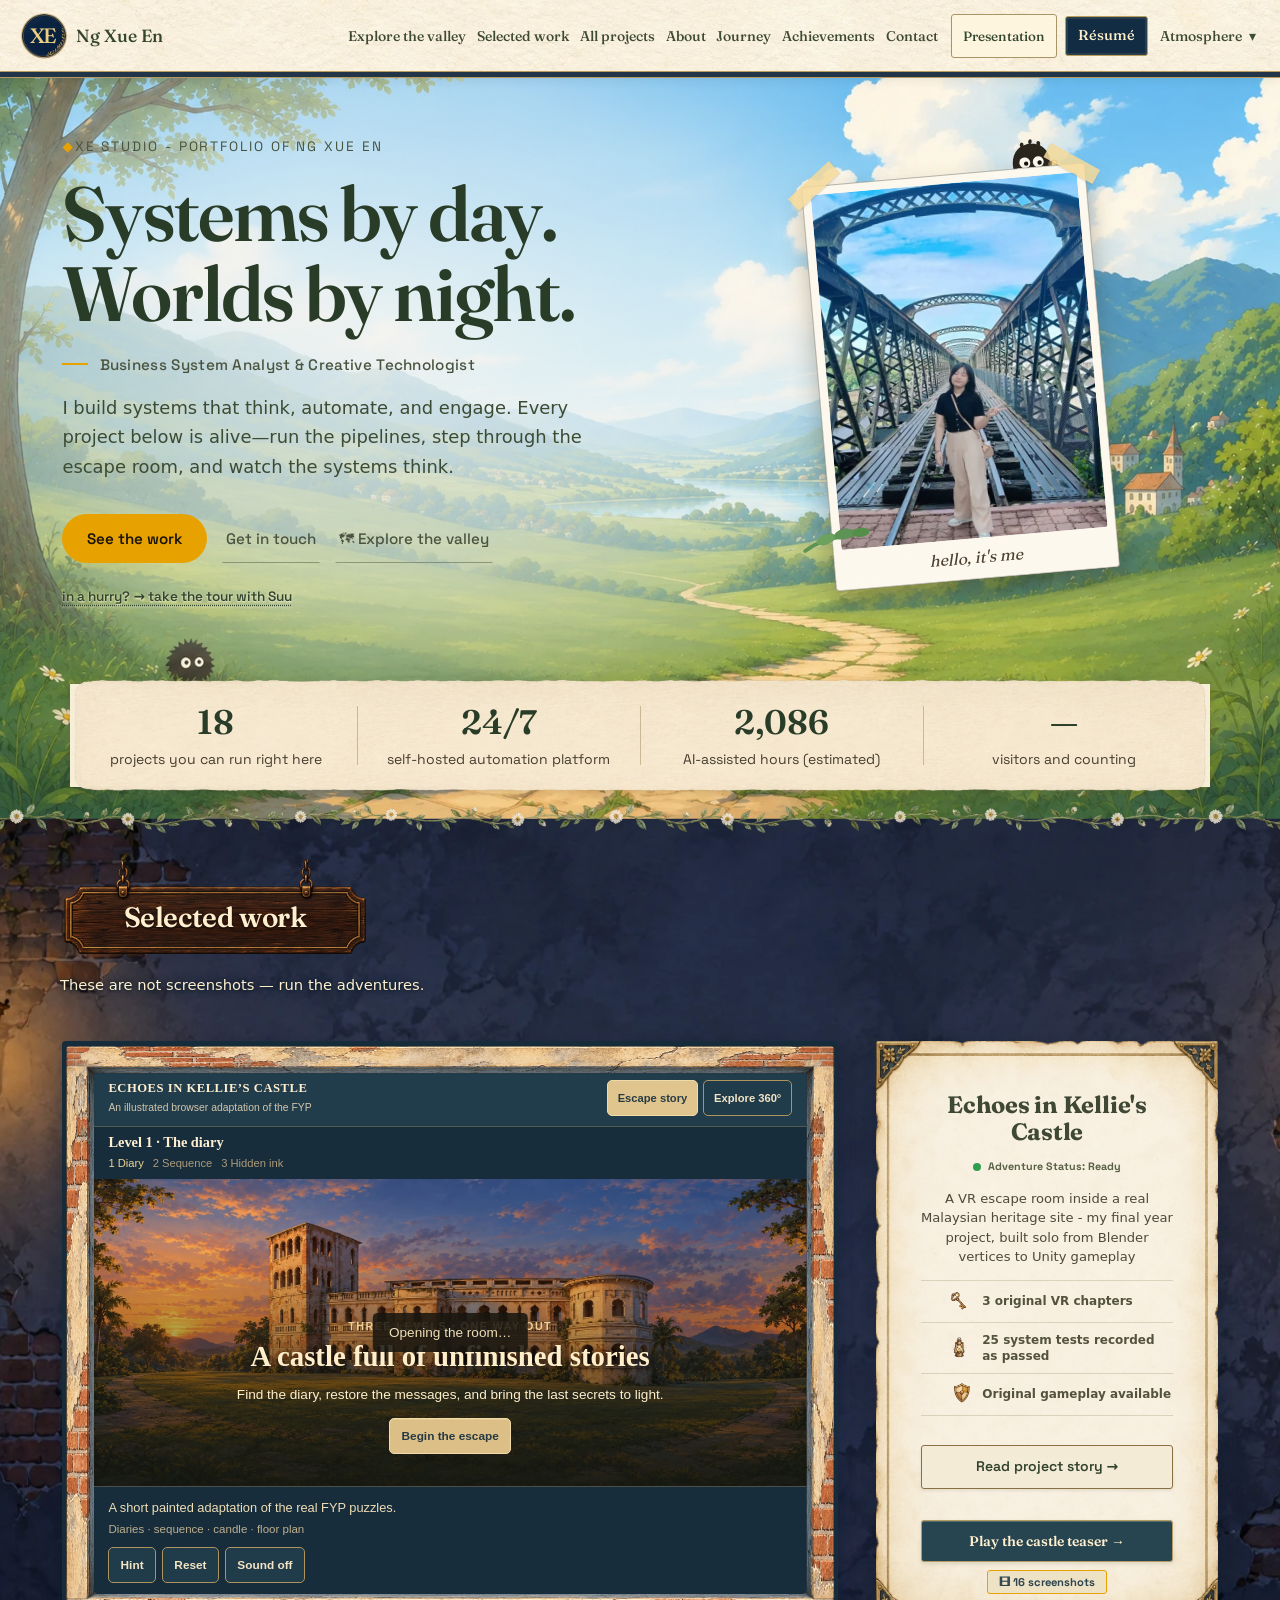
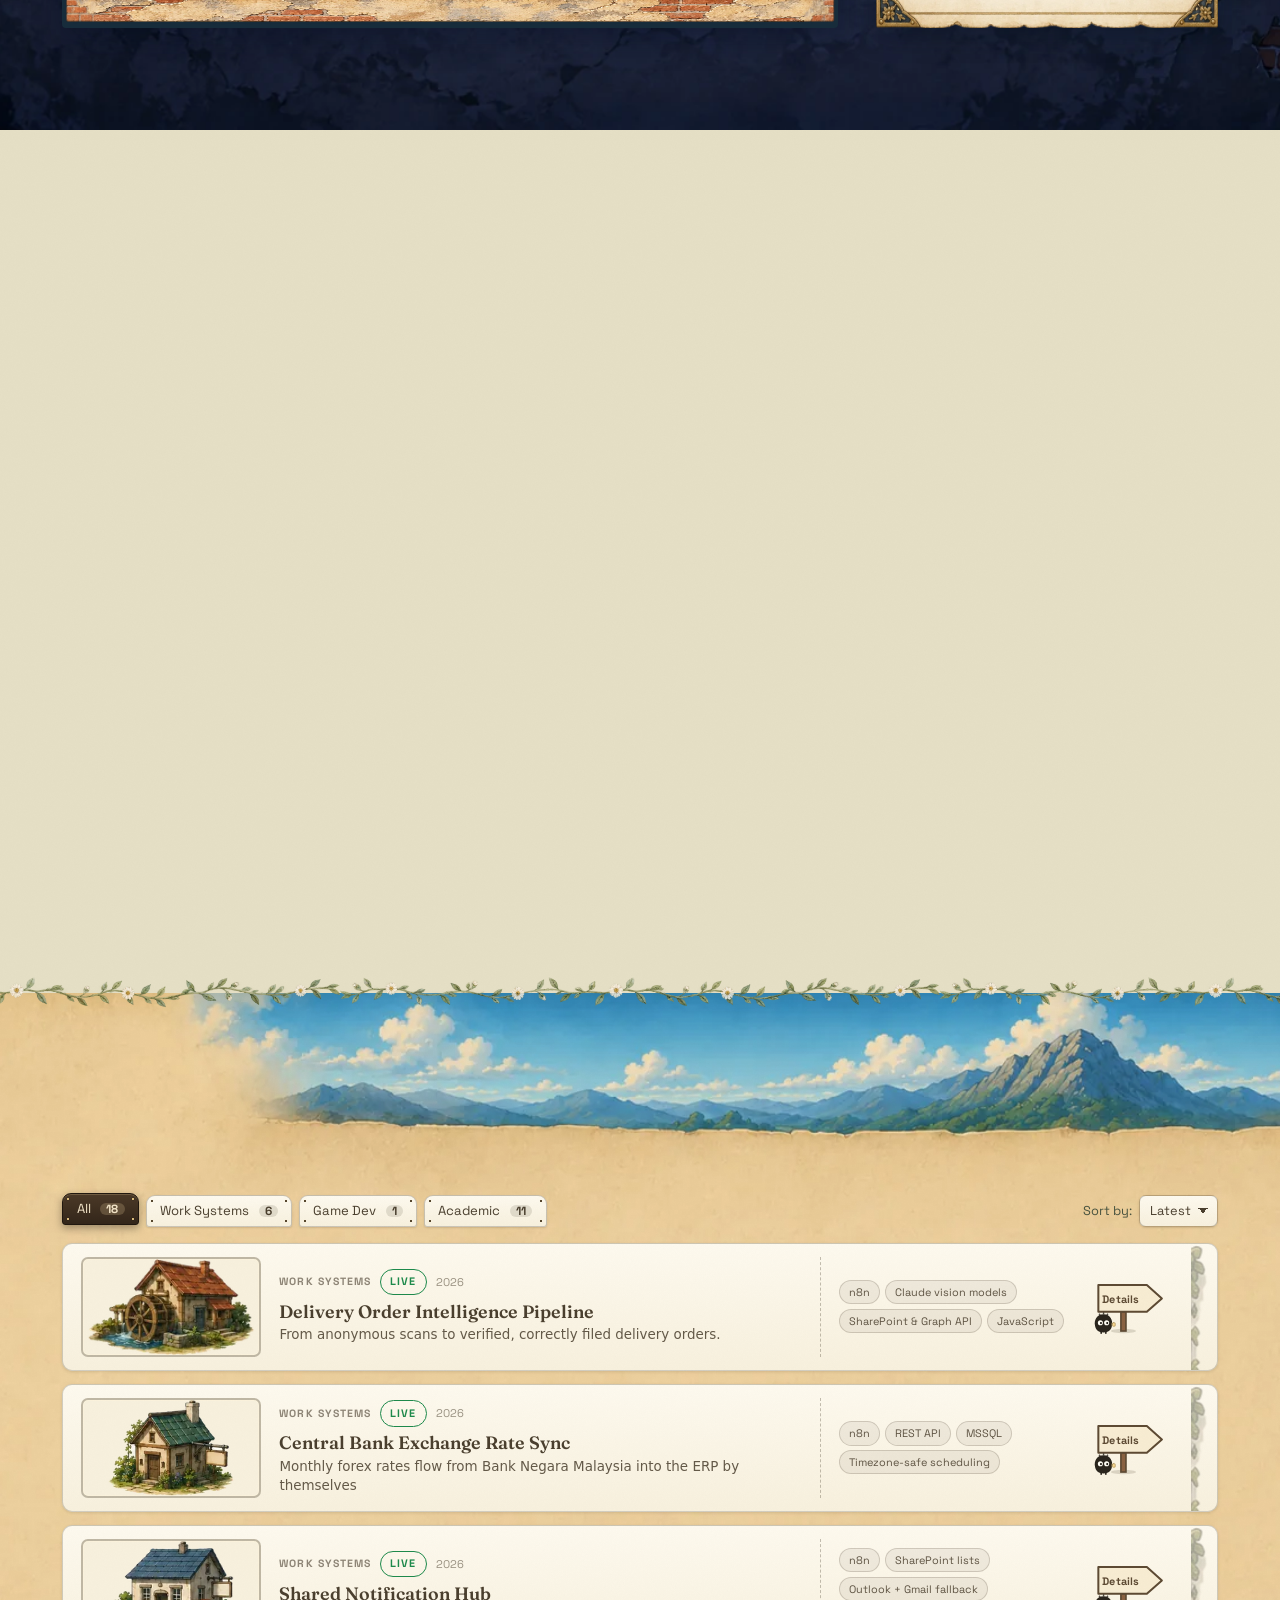
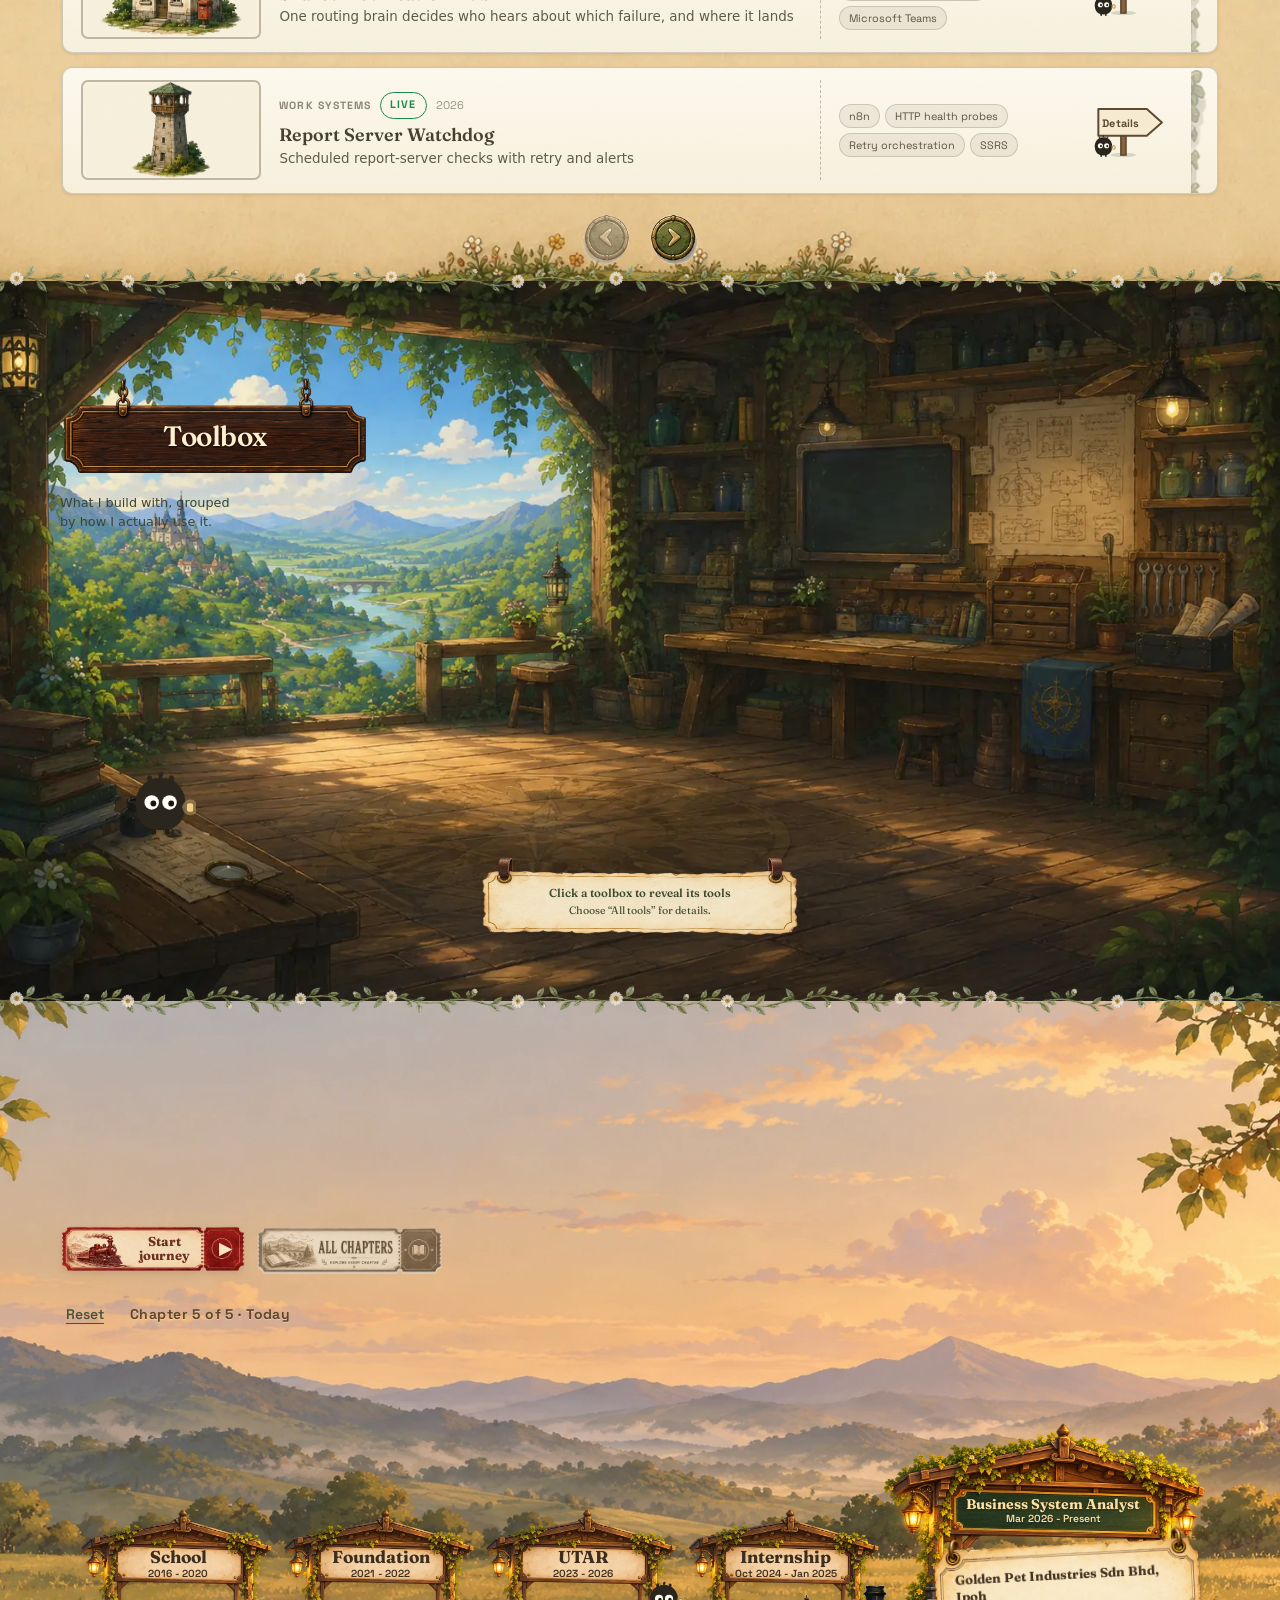
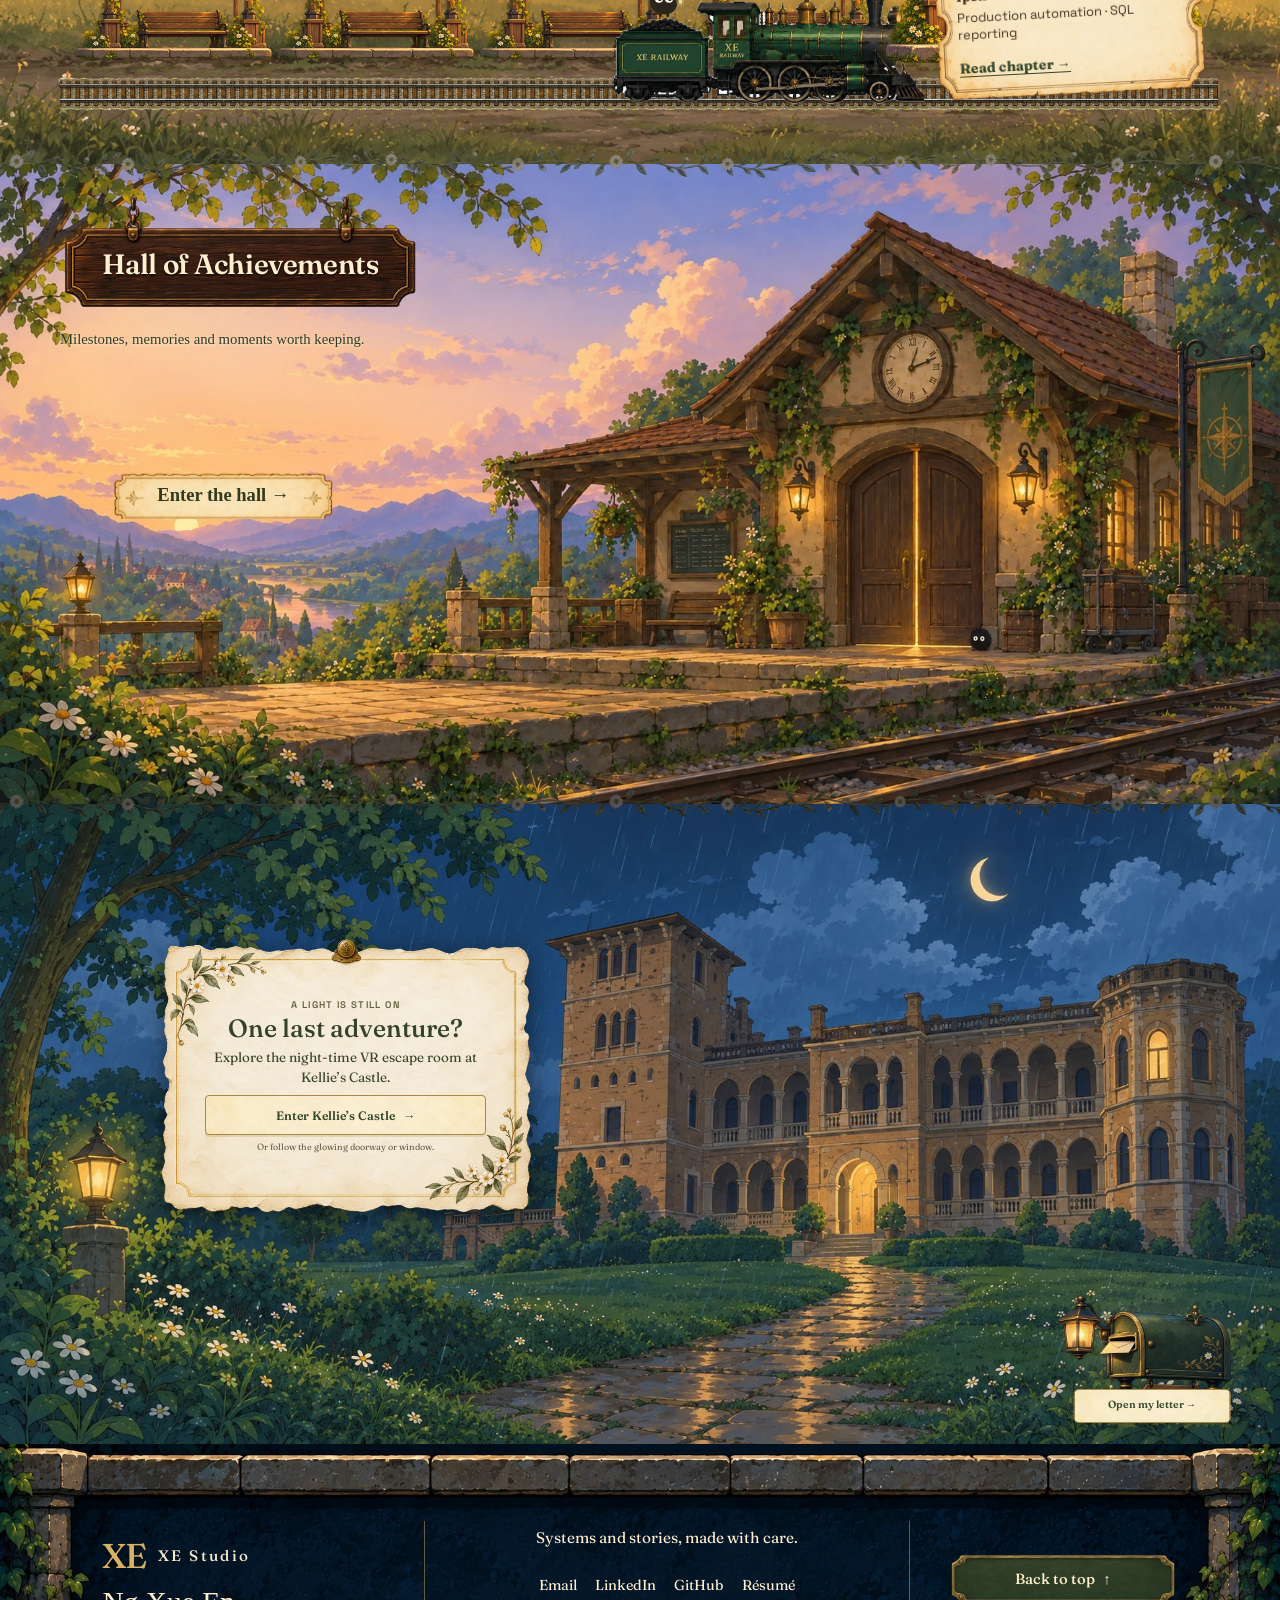
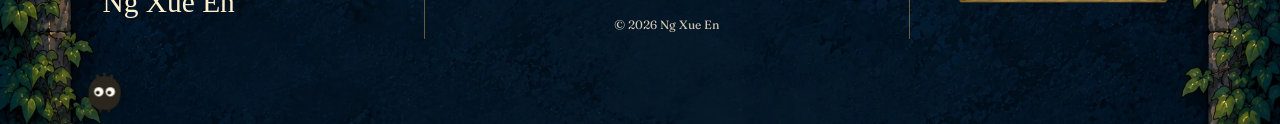
==== index.html @ ef7781de "Open the phone Castle written story directly" ====
<!DOCTYPE html>
<html lang="en" data-theme="light">
<head>
<meta charset="UTF-8">
<meta name="viewport" content="width=device-width, initial-scale=1.0">
<title>Ng Xue En — XE Studio · Systems by day, worlds by night</title>
<meta name="description" content="A painted valley of running projects - automation systems you can run, worlds you can play. Scroll until night falls.">
<link rel="canonical" href="https://xueenng.github.io/xueenng-portfolio/">
<meta property="og:type" content="website">
<meta property="og:site_name" content="XE Studio">
<meta property="og:title" content="Ng Xue En — Systems by day. Worlds by night.">
<meta property="og:description" content="A painted valley of running projects - automation systems you can run, worlds you can play. Scroll until night falls.">
<meta property="og:url" content="https://xueenng.github.io/xueenng-portfolio/">
<meta property="og:image" content="https://xueenng.github.io/xueenng-portfolio/assets/og-card.jpg">
<meta property="og:image:width" content="1200">
<meta property="og:image:height" content="630">
<meta property="og:image:alt" content="A painted valley at dawn, Kellie's Castle on the hill - Ng Xue En: systems by day, worlds by night">
<meta name="twitter:card" content="summary_large_image">
<meta name="twitter:title" content="Ng Xue En — Systems by day. Worlds by night.">
<meta name="twitter:description" content="A painted valley of running projects - automation systems you can run, worlds you can play.">
<meta name="twitter:image" content="https://xueenng.github.io/xueenng-portfolio/assets/og-card.jpg">
<link rel="icon" href="data:image/svg+xml,<svg xmlns='http://www.w3.org/2000/svg' viewBox='0 0 100 100'><text y='0.9em' font-size='90'>&#128273;</text></svg>">
<script type="application/ld+json">
{
  "@context": "https://schema.org",
  "@type": "Person",
  "name": "Ng Xue En",
  "jobTitle": "Business System Analyst & Creative Technologist",
  "worksFor": { "@type": "Organization", "name": "Golden Pet Industries Sdn Bhd" },
  "address": { "@type": "PostalAddress", "addressLocality": "Ipoh", "addressRegion": "Perak", "addressCountry": "MY" },
  "email": "mailto:xueenng5678@gmail.com",
  "url": "https://xueenng.github.io/xueenng-portfolio/",
  "sameAs": [
    "https://github.com/xueenng",
    "https://my.linkedin.com/in/ng-xue-en-5516962b1"
  ]
}
</script>
<script>
/* Avoid exposing an empty hero or introducing a late splash after it paints. */
(function () {
  document.documentElement.setAttribute('data-hero-pending', '');
  document.documentElement.setAttribute('data-full-style-pending', '');
  function fullStylesReady(event) {
    if (event.target.id !== 'site-styles') return;
    if (event.type === 'load') document.documentElement.removeAttribute('data-full-style-pending');
    document.removeEventListener('load', fullStylesReady, true);
    document.removeEventListener('error', fullStylesReady, true);
  }
  document.addEventListener('load', fullStylesReady, true);
  document.addEventListener('error', fullStylesReady, true);
  document.documentElement.setAttribute('data-hero-art-pending', '');
  // Keep the existing lower-page DOM and geometry ready while its decorative
  // downloads yield to the painting. Navigation/scrolling always wins the gate.
  var lowerImages = [], lowerObserver = null, lowerPending = true;
  document.documentElement.setAttribute('data-lower-art-pending', '');
  function releaseLowerArt() {
    if (!lowerPending) return;
    lowerPending = false;
    document.documentElement.removeAttribute('data-lower-art-pending');
    lowerImages.forEach(function (item) { item.node.src = item.src; });
    lowerImages = [];
    if (lowerObserver) lowerObserver.disconnect();
    window.removeEventListener('scroll', lowerScroll);
    window.removeEventListener('hashchange', lowerHash);
    window.removeEventListener('pageshow', lowerScroll);
    document.removeEventListener('click', lowerLink, true);
    document.removeEventListener('focusin', lowerFocus);
  }
  window.PORTFOLIO_LOWER_ART = {
    image: function (node, src) {
      if (lowerPending) lowerImages.push({ node: node, src: src });
      else node.src = src;
    },
    release: releaseLowerArt
  };
  function lowerScroll() { if (window.scrollY > 64) releaseLowerArt(); }
  function lowerHash() { if (location.hash && location.hash !== '#top') releaseLowerArt(); }
  function lowerLink(event) {
    var link = event.target.closest && event.target.closest('a[href]');
    if (!link) return;
    var url = new URL(link.href, location.href);
    if (url.origin === location.origin && url.pathname === location.pathname && url.hash && url.hash !== '#top') releaseLowerArt();
  }
  function lowerFocus(event) {
    if (event.target.closest && event.target.closest('#selected,#projects,#skills,#journey,#achievements,#castle,#about,#footer')) releaseLowerArt();
  }
  window.addEventListener('scroll', lowerScroll, { passive: true });
  window.addEventListener('hashchange', lowerHash);
  window.addEventListener('pageshow', lowerScroll);
  document.addEventListener('click', lowerLink, true);
  document.addEventListener('focusin', lowerFocus);
  lowerHash();
  document.addEventListener('DOMContentLoaded', function () {
    lowerScroll();
    // Also handles a tall viewport or resize that exposes the next section.
    if (!lowerPending || !window.IntersectionObserver) return;
    lowerObserver = new IntersectionObserver(function (entries) {
      if (entries.some(function (entry) { return entry.isIntersecting; })) releaseLowerArt();
    });
    lowerObserver.observe(document.getElementById('selected'));
  }, { once: true });
  function paintingReady(event) {
    if (event.target.id !== 'hero-art-preload') return;
    document.documentElement.removeAttribute('data-hero-art-pending');
    releaseLowerArt();
    document.removeEventListener('load', paintingReady, true);
    document.removeEventListener('error', paintingReady, true);
  }
  document.addEventListener('load', paintingReady, true);
  document.addEventListener('error', paintingReady, true);
  var seen = false;
  try {
    seen = sessionStorage.getItem('xe.intro') === '1';
    var theme = localStorage.getItem('portfolio.theme');
    if (theme === 'light' || theme === 'dark') document.documentElement.setAttribute('data-theme', theme);
  } catch (e) {}
  var introRequested = !seen && !matchMedia('(prefers-reduced-motion: reduce)').matches;
  if (introRequested) {
    document.documentElement.setAttribute('data-startup-intro', 'pending');
    window.PORTFOLIO_INTRO_STARTED = performance.now();
  }
  // The small home intro ends when critical content is ready, not when
  // every below-fold enhancement has downloaded. Same art/session rules.
  var introReady = false;
  window.PORTFOLIO_STARTUP_READY = function (monogram) {
    if (introReady) return;
    introReady = true;
    var intro = document.getElementById('intro');
    if (!intro) return;
    if (!introRequested) { intro.remove(); return; }
    var mark = document.getElementById('intro-mark');
    if (mark && monogram) mark.textContent = monogram;
    intro.hidden = false;
    document.documentElement.removeAttribute('data-startup-intro');
    function leave() {
      if (intro.classList.contains('leaving')) return;
      intro.classList.add('leaving');
      try { sessionStorage.setItem('xe.intro', '1'); } catch (e) {}
      setTimeout(function () { intro.remove(); }, 500);
    }
    intro.addEventListener('click', leave);
    setTimeout(leave, Math.max(0, 1700 - (performance.now() - window.PORTFOLIO_INTRO_STARTED)));
  };
  // Motion is optional: it must never leave a full-page blocker behind.
  window.PORTFOLIO_STARTUP_FALLBACK = setTimeout(function () {
    document.documentElement.removeAttribute('data-startup-intro');
    document.documentElement.removeAttribute('data-hero-art-pending');
    releaseLowerArt();
    if (!window.PORTFOLIO_MOTION) document.documentElement.setAttribute('data-startup-fallback', '');
    var intro = document.getElementById('intro');
    if (intro) intro.remove();
    if (introRequested) { try { sessionStorage.setItem('xe.intro', '1'); } catch (e) {} }
  }, 5000);
})();
</script>
<link rel="preload" id="hero-art-preload" as="image" href="assets/scenes/valley-hero-quiet-v2.webp" fetchpriority="high">
<link rel="preload" as="font" href="assets/fonts/fraunces-var-latin.woff2" type="font/woff2" crossorigin>
<link rel="preload" as="font" href="assets/fonts/space-grotesk-var-latin.woff2" type="font/woff2" crossorigin>
<!-- Source order: tools/runtime-styles.json. Rebuild after CSS edits. -->
<style id="startup-critical">
/* STARTUP_CRITICAL_START */
@font-face {
  font-family: "Fraunces";
  src: url("assets/fonts/fraunces-var-latin.woff2") format("woff2");
  font-weight: 300 900; font-style: normal; font-display: swap;
}
@font-face {
  font-family: "Space Grotesk";
  src: url("assets/fonts/space-grotesk-var-latin.woff2") format("woff2");
  font-weight: 300 700; font-style: normal; font-display: swap;
}
:root{
  --accent: #E8A200;
  --accent-ink: #1a1508;

  --bg: #faf7f2;
  --bg-raise: #ffffff;
  --bg-panel: #f2ede4;
  --line: #e2dbcd;
  --ink: #191712;
  --ink-2: #5c564a;
  --ink-3: #9a9284;
  --good: #1d8a4b;
  --warn: #b07a17;
  --bad: #c23c3c;
  --info: #2273cc;
  --shadow: 0 14px 40px rgba(60,50,30,.12);
  --display: "Fraunces", Georgia, "Times New Roman", serif;
  --sans: "Segoe UI", system-ui, -apple-system, sans-serif;
  --label: "Space Grotesk", "Segoe UI", system-ui, sans-serif;
  --mono: "Cascadia Code", "Consolas", "SF Mono", monospace;
  --radius: 14px;


  --scene-ink: var(--ink);
  --scene-ink-2: var(--ink-2);
  --scene-ink-3: var(--ink-3);
  --scene-paper: var(--bg);
  --scene-halo: rgba(12, 16, 28, 0);


  --paper: #f7f0dd;
  --paper-bright: #fdf9ee;
  --paper-ink: #4a3f2e;
}
html[data-theme="dark"]{
  --paper: #251f16;
  --paper-bright: #2e2820;
  --paper-ink: #d9cfbe;
}
.hero-kicker,.hero-headline,.hero-subline,.stat b,.stat span{
  text-shadow: 0 1px 2px var(--scene-halo), 0 0 8px var(--scene-halo);

  transition: color .35s ease, text-shadow .35s ease;
}
html[data-theme="dark"]{
  --bg: #12100d;
  --bg-raise: #1b1815;
  --bg-panel: #211d18;
  --line: #35302a;
  --ink: #f0ebe2;
  --ink-2: #b0a898;
  --ink-3: #6f695e;
  --good: #3fb96f;
  --warn: #e2a33d;
  --bad: #e05d5d;
  --info: #4f9cf0;
  --shadow: 0 14px 40px rgba(0,0,0,.5);
}
*{ margin: 0; padding: 0; box-sizing: border-box; }
[hidden]{ display: none !important; }
html{ scroll-behavior: smooth; container-type: inline-size; }
body{
  background: var(--bg); color: var(--ink);
  font-family: var(--sans); line-height: 1.65;
  -webkit-font-smoothing: antialiased;
  transition: background .35s, color .35s;

  isolation: isolate;
}
a{ color: inherit; text-decoration: none; }
button{ font-family: inherit; cursor: pointer; }
::selection{ background: var(--accent); color: var(--accent-ink); }
@media (prefers-reduced-motion: reduce){*,*::before,*::after{ animation-duration: .01ms !important; transition-duration: .01ms !important; }
html{ scroll-behavior: auto; }}
html[data-hero-pending] .hero-inner,html[data-hero-pending] .hero-stats,html[data-hero-pending] .nav-brand,html[data-hero-pending] #intro-mark{ visibility: hidden; }
html[data-startup-intro="pending"] #intro[hidden]{ display: flex !important; }
html[data-startup-fallback] .reveal{ opacity:1; transform:none; transition:none; }
html[data-full-style-pending] :is(img,svg,button,video,canvas){ max-width:100%; }
html[data-hero-art-pending] #nav,html[data-hero-art-pending] #nav-overlay,html[data-hero-art-pending] #top .hero-stats::before{ background-image:none; }
html[data-lower-art-pending] :is(#selected,#projects,#skills,#journey,#achievements,#castle,#about,#footer,.section-join),html[data-lower-art-pending] :is(#selected,#projects,#skills,#journey,#achievements,#castle,#about,#footer,.section-join)::before,html[data-lower-art-pending] :is(#selected,#projects,#skills,#journey,#achievements,#castle,#about,#footer,.section-join)::after,html[data-lower-art-pending] :is(#selected,#projects,#skills,#journey,#achievements,#castle,#about,#footer,.section-join) *,html[data-lower-art-pending] :is(#selected,#projects,#skills,#journey,#achievements,#castle,#about,#footer,.section-join) *::before,html[data-lower-art-pending] :is(#selected,#projects,#skills,#journey,#achievements,#castle,#about,#footer,.section-join) *::after{
  background-image:none !important;
  border-image-source:none !important;
}
.intro{
  position: fixed; inset: 0; z-index: 500; background: var(--bg);
  display: flex; flex-direction: column; align-items: center; justify-content: center; gap: 1rem;
  cursor: pointer;
}
.intro-mark{
  font-family: var(--display); font-weight: 700; font-size: clamp(4rem, 14vw, 9rem);
  letter-spacing: -.04em; opacity: 0; transform: translateY(20px) ;
  animation: introMark .9s ease .1s forwards;
}
.intro-line{
  width: 0; height: 3px; background: var(--accent); border-radius: 2px;
  animation: introLine .8s ease .5s forwards;
}
.intro.leaving{ animation: introOut .45s ease forwards; }
@keyframes introMark { to { opacity: 1; transform: none; } }
@keyframes introLine { to { width: min(38vw, 260px); } }
@keyframes introOut { to { opacity: 0; visibility: hidden; } }
.btn{
  display: inline-block; padding: .7rem 1.5rem; border-radius: 99px;
  border: 1.5px solid var(--ink); background: transparent; color: var(--ink);
  font-family: var(--label); font-size: .95rem; font-weight: 600;
  transition: transform .18s, box-shadow .18s, background .18s, color .18s;
  will-change: transform;
}
.btn:hover{ transform: translateY(-2px); box-shadow: var(--shadow); }
.btn-primary{ background: var(--accent); border-color: var(--accent); color: var(--accent-ink); }
.btn-ghost{ border-color: var(--line); }
.btn-small{ padding: .35rem .9rem; font-size: .8rem; border-radius: 8px; border-width: 1px; border-color: var(--line); }
.btn-danger{ color: var(--bad); border-color: var(--bad); }
.icon-btn{
  width: 38px; height: 38px; border-radius: 50%; border: 1px solid var(--line);
  background: var(--bg-raise); color: var(--ink); font-size: 1rem;
  transition: border-color .15s, color .15s, transform .15s;
}
.icon-btn:hover{ border-color: var(--accent); color: var(--accent); transform: rotate(-8deg); }
.nav-admin{ display: inline-flex; align-items: center; justify-content: center; text-decoration: none; opacity: .5; }
.nav-admin:hover{ opacity: 1; }
.nav-resume{
  display: inline-flex; align-items: center; font-family: var(--label);
  font-size: .82rem; font-weight: 600; padding: .4rem .9rem; border-radius: 99px;
  background: var(--accent); color: var(--accent-ink);
  border: 1px solid color-mix(in srgb, var(--ink) 30%, var(--accent));
  transition: transform .15s, box-shadow .15s;
}
.nav-resume:hover{ transform: translateY(-1px); box-shadow: 0 4px 12px color-mix(in srgb, var(--accent) 45%, transparent); }
@media (max-width: 620px){.nav-resume{ display: none; }}
#btn-weather{ opacity: .72; }
#btn-weather.on{
  opacity: 1; border-color: var(--accent);
  box-shadow: 0 0 12px color-mix(in srgb, var(--accent) 50%, transparent);
}
.nav{
  position: fixed; top: 0; left: 0; right: 0; z-index: 50;
  background: color-mix(in srgb, var(--bg) 85%, transparent);
  -webkit-backdrop-filter: blur(12px); backdrop-filter: blur(12px); border-bottom: 1px solid var(--line);
}
.nav-inner{
  max-width: 1200px; margin: 0 auto; padding: .65rem 1.4rem;
  display: flex; align-items: center; gap: 1.6rem;
}
.nav-brand{ display: flex; align-items: baseline; gap: .6rem; }
.nav-mono{
  font-family: var(--display); font-weight: 700; font-size: 1.35rem; letter-spacing: -.03em;
  color: var(--ink); border-bottom: 3px solid var(--accent); line-height: 1.1;
}
.nav-name{ font-family: var(--label); font-size: .9rem; color: var(--ink-2); font-weight: 500; }
.nav-links{ display: flex; gap: 1.4rem; margin-left: auto; }
.nav-links a{
  font-family: var(--label); color: var(--ink-2); font-size: .92rem; font-weight: 500;
  position: relative;
}
.nav-links a::after{
  content: ""; position: absolute; left: 0; bottom: -4px; height: 2px; width: 0;
  background: var(--accent); transition: width .22s;
}
.nav-links a:hover{ color: var(--ink); }
.nav-links a:hover::after{ width: 100%; }
.nav-actions{ display: flex; gap: .5rem; }
.hero{ position: relative; padding: 8.5rem 1.4rem 3rem; max-width: 1200px; margin: 0 auto; }
.hero::before{
  content: ""; position: absolute; top: 0; bottom: 0; left: 50%;
  width: 100cqw; transform: translateX(-50%);
  z-index: -1; pointer-events: none;
  background:
    radial-gradient(60% 66% at 30% 40%,
      color-mix(in srgb, var(--bg) 76%, transparent) 0%,
      color-mix(in srgb, var(--bg) 46%, transparent) 46%,
      transparent 78%),
    url("assets/scenes/valley-hero-quiet-v2.webp") center / cover no-repeat;
  -webkit-mask-image: linear-gradient(to bottom, #000 68%, transparent 99%);
  mask-image: linear-gradient(to bottom, #000 68%, transparent 99%);
}
html[data-theme="dark"] .hero::before{ filter: brightness(.38) saturate(.6) hue-rotate(204deg); }
@media (max-width: 700px){.hero::before{ background-position: 50% center, 50% center; }}
.hero-inner{ display: grid; grid-template-columns: 1.15fr 1fr; gap: 3rem; align-items: center; }
.hero-kicker{
  font-family: var(--label); font-size: .85rem; letter-spacing: .14em; text-transform: uppercase;
  color: var(--scene-ink-2); margin-bottom: 1rem;
}
.hero-kicker::before{ content: "◆"; color: var(--accent); }
.hero-headline{
  font-family: var(--display); font-weight: 600; font-size: clamp(2.6rem, 6.5vw, 4.8rem);
  line-height: 1.04; letter-spacing: -.025em; white-space: pre-line; color: var(--scene-ink);
}
.hero-role{
  font-family: var(--label); font-size: .95rem; font-weight: 500;
  letter-spacing: .02em; color: var(--scene-ink-2); margin-top: 1.1rem;
  display: flex; align-items: center; gap: .7rem;
}
.hero-role::before{
  content: ""; width: 26px; height: 2px; background: var(--accent); flex: none;
}
.hero-subline{ font-size: 1.12rem; color: var(--scene-ink-2); max-width: 33rem; margin-top: 1rem; }
.hero-cta{ display: flex; gap: .9rem; margin-top: 2rem; flex-wrap: wrap; align-items: center; }
.hero-cta .btn-ghost{
  border-color: transparent; background: transparent; padding: .7rem .2rem;
  font-weight: 500; color: var(--scene-ink-2); border-radius: 0;
  border-bottom: 1px solid color-mix(in srgb, var(--scene-ink-3) 55%, transparent);
}
.hero-cta .btn-ghost:hover{
  transform: none; box-shadow: none;
  color: var(--scene-ink); border-bottom-color: var(--accent);
}
.hero-visual{ display: flex; justify-content: center; position: relative; }
.hero-scene{
  width: 100%; max-width: 390px; position: relative;
  background: var(--bg-raise); border: 2px solid var(--ink); border-radius: var(--radius);
  box-shadow: 9px 9px 0 color-mix(in srgb, var(--accent) 45%, transparent);
  padding: 10px;
}
.hero-scene svg{ width: 100%; height: auto; display: block; border-radius: calc(var(--radius) - 6px); }
.hero-scene [data-depth]{ transition: transform .25s ease-out; will-change: transform; }
.hero-scene::before,.hero-scene::after{
  content: ""; position: absolute; width: 84px; height: 20px; border-radius: 2px;
  background: color-mix(in srgb, var(--accent) 32%, var(--bg-raise));
  opacity: .85; box-shadow: 0 1px 2px rgba(60,50,30,.15);
}
.hero-scene::before{ top: -10px; left: 12%; transform: rotate(-5deg); }
.hero-scene::after{ top: -10px; right: 12%; transform: rotate(4deg); }
#hero-photo{ display: flex; justify-content: center; padding: 2rem 0; }
.hero-polaroid{
  position: relative; width: min(285px, 72vw); transform: rotate(-5deg);
  transition: transform .25s ease;
}
.hero-polaroid:hover{ transform: rotate(-3deg) translateY(-6px); }
.hp-suu{ position: absolute; top: -30px; right: 26px; width: 54px; z-index: 0; }
.hp-suu svg{ width: 100%; height: auto; display: block; }
.hp-card{
  position: relative; z-index: 1;
  background: #fdf9ee; border: 1.5px solid color-mix(in srgb, var(--ink) 30%, transparent);
  border-radius: 4px; padding: 8px 8px 4px;
  box-shadow: 0 12px 24px rgba(60, 50, 30, .32);
}
body.editing .hp-card{ cursor: pointer; outline: 2px dashed var(--accent); outline-offset: 3px; }
.hp-frame{ width: 100%; aspect-ratio: 3 / 4; overflow: hidden; background: #e5dbc2; border-radius: 2px; }
.hp-frame img{ width: 100%; height: 100%; object-fit: cover; display: block; }
.hp-empty{
  height: 100%; display: grid; place-items: center; align-content: center; gap: .35rem;
  text-align: center; color: #8a7c5e;
}
.hp-empty b{ font-family: var(--display); font-size: 2.1rem; }
.hp-empty span{ font-family: var(--label); font-size: .62rem; padding: 0 .7rem; }
.hp-cap{
  display: block; text-align: center; font-family: var(--display); font-style: italic;
  font-size: .88rem; color: #4a3f2e; padding: 6px 2px 4px;
}
.hp-tape{
  position: absolute; width: 56px; height: 16px; z-index: 2;
  background: color-mix(in srgb, var(--accent) 35%, #fdf9ee); opacity: .85;
  box-shadow: 0 1px 2px rgba(60, 50, 30, .2);
}
.hp-tape-l{ top: -8px; left: -15px; transform: rotate(-38deg); }
.hp-tape-r{ top: -8px; right: -15px; transform: rotate(34deg); }
.hp-leaf{ position: absolute; bottom: 34px; left: -30px; width: 76px; z-index: 2; transform: rotate(8deg); }
.hp-leaf svg{ width: 100%; height: auto; display: block; }
.hp-cap{ font-size: 1rem; }
.hero-stats{
  max-width: 1200px; margin: 3.6rem auto 0;
  display: grid; grid-template-columns: repeat(auto-fit, minmax(180px, 1fr)); gap: 0;
  border-top: 1px solid var(--line); border-bottom: 1px solid var(--line);

  background: color-mix(in srgb, var(--scene-paper) 58%, transparent);
  -webkit-backdrop-filter: blur(6px); backdrop-filter: blur(6px);
  border-radius: 12px;
}
.stat{ padding: 1.3rem 1rem; text-align: center; position: relative; }
.stat + .stat::before{
  content: ""; position: absolute; left: 0; top: 20%; bottom: 20%; width: 1px; background: var(--line);
}
.stat b{ display: block; font-family: var(--display); font-weight: 600; font-size: 2.1rem; color: var(--scene-ink); }
.stat b em{ font-style: normal; color: var(--accent); }
.stat span{ font-family: var(--label); font-size: .8rem; color: var(--scene-ink-2); }
:root{

  --tab-1: #e3c48d;
  --tab-2: #d9a48d;
  --tab-3: #c2c391;
  --tab-4: #a8bfb2;
  --paper-sheen: rgba(255, 255, 255, .40);
  --paper-crease: rgba(255, 255, 255, .45);
}
html[data-theme="dark"]{

  --tab-1: #6b5329;
  --tab-2: #7a4a40;
  --tab-3: #4f5730;
  --tab-4: #3b5a51;

  --paper-sheen: rgba(255, 255, 255, .05);
  --paper-crease: rgba(255, 255, 255, .07);
}
body.tb-card-open{ overflow: hidden; }
body.ja-modal-open{ overflow: hidden; }
.hall-bar .btn{
  background: rgba(24, 18, 10, .72); border-color: rgba(240, 226, 198, .5);
  color: #f3e8d2; -webkit-backdrop-filter: blur(3px); backdrop-filter: blur(3px);
}
.hall-bar .btn:hover{ border-color: var(--accent); color: var(--accent); }
.contact-card .btn-primary{
  border-color: color-mix(in srgb, var(--ink) 55%, transparent);
  box-shadow: 0 6px 0 -2px rgba(60, 50, 30, .28);
}
@media (max-width: 700px){.contact-card .btn-primary{ padding: .5rem 1.1rem; font-size: .82rem; }}
.reveal{ opacity: 0; transform: translateY(26px); transition: opacity .7s ease var(--d, 0s), transform .7s ease var(--d, 0s); }
.reveal.in{ opacity: 1; transform: none; }
@media (prefers-reduced-motion: reduce){.reveal{ opacity: 1; transform: none; }}
:root{ --present-dim: .6; }
body.presenting .nav{ visibility: hidden; }
@media (max-width: 700px){.hero-stats{ grid-template-columns: repeat(2, 1fr); }
.stat{ padding: 1.1rem .6rem; }
.stat + .stat::before{ display: none; }
.stat:nth-child(even){ border-left: 1px solid var(--line); }
.stat:nth-child(n/**/+3){ border-top: 1px solid var(--line); }
.stat b{ font-size: 1.85rem; }}
@media (max-width: 900px){.hero-inner{ grid-template-columns: 1fr; gap: 2.2rem; }
.hero{ padding-top: 6.5rem; }
.nav-links{ display: none; }}
#btn-lantern{ filter: grayscale(1); opacity: .55; }
#btn-lantern.on{
  filter: none; opacity: 1; border-color: var(--accent);
  box-shadow: 0 0 14px color-mix(in srgb, var(--accent) 55%, transparent);
}
@media (max-width: 700px), (pointer: coarse){#btn-lantern{ display: none !important; }}
html{
  cursor: url("data:image/svg+xml;utf8,<svg xmlns='http://www.w3.org/2000/svg' width='26' height='26'><path d='M2 2 L2 19.5 L7.2 15.4 L10.2 22.6 L13.8 21.1 L10.8 14 L17.5 13.6 Z' fill='%23fdf6e0' stroke='%232a251d' stroke-width='1.7' stroke-linejoin='round'/></svg>") 2 2, auto;
}
a,button{
  cursor: url("data:image/svg+xml;utf8,<svg xmlns='http://www.w3.org/2000/svg' width='28' height='28'><circle cx='20.5' cy='6.5' r='5' fill='rgba(255,216,130,.4)'/><circle cx='20.5' cy='6.5' r='2.4' fill='%23ffd98a' stroke='%232a251d' stroke-width='1'/><path d='M2 2 L2 19.5 L7.2 15.4 L10.2 22.6 L13.8 21.1 L10.8 14 L17.5 13.6 Z' fill='%23fdf6e0' stroke='%232a251d' stroke-width='1.7' stroke-linejoin='round'/></svg>") 2 2, pointer;
}
.hero-tour{ margin-top: .7rem; }
.tour-link{
  background: none; border: none; padding: .2rem 0;
  font-family: var(--label); font-size: .85rem; color: var(--scene-ink-2);
  text-decoration: underline dotted; text-underline-offset: 4px;
  text-shadow: 0 1px 2px var(--scene-halo), 0 0 8px var(--scene-halo);
  transition: color .35s ease, text-shadow .35s ease;
}
.tour-link:hover{ color: var(--accent); }
@media (hover: none){.btn:hover{ transform: none; box-shadow: none; }
.nav-resume:hover{ transform: none; box-shadow: none; }
.icon-btn:hover{ transform: none; }
.hero-polaroid:hover{ transform: none; }}
@media (pointer: coarse){.icon-btn{ width: 44px; height: 44px; }
a,button,.btn,.icon-btn{ -webkit-tap-highlight-color: transparent; }
button,.btn,.icon-btn{ touch-action: manipulation; }}
.nav-toggle{ display: none; }
@media (max-width: 900px){.nav-actions{ display: none; }
.nav-brand{ white-space: nowrap; }
.nav-inner{ gap: .8rem; }
.nav-toggle{
    display: flex; flex-direction: column; justify-content: center; gap: 5px;
    width: 44px; height: 44px; padding: 0 10px; margin-left: auto;
    background: none; border: none; cursor: pointer;
  }
.nav-toggle span{
    display: block; height: 2px; width: 24px; border-radius: 2px;
    background: var(--ink); transition: transform .25s, opacity .2s;
  }
.nav-toggle[aria-expanded="true"] span:nth-child(1){ transform: translateY(7px) rotate(45deg); }
.nav-toggle[aria-expanded="true"] span:nth-child(2){ opacity: 0; }
.nav-toggle[aria-expanded="true"] span:nth-child(3){ transform: translateY(-7px) rotate(-45deg); }}
.nav-overlay{
  position: fixed; inset: 0; z-index: 60;
  display: flex; flex-direction: column; gap: 1.1rem;
  padding: 1.1rem 1.4rem 2rem;
  background: color-mix(in srgb, var(--bg) 92%, transparent);
  -webkit-backdrop-filter: blur(14px);
  backdrop-filter: blur(14px);
  overflow-y: auto; -webkit-overflow-scrolling: touch;
  animation: navOverlayIn .22s ease;
}
.nav-overlay[hidden]{ display: none; }
.nav-overlay-top{ display: flex; align-items: center; justify-content: space-between; min-height: 44px; }
.nav-overlay-name{ font-family: var(--display); font-size: 1.1rem; }
.nav-overlay-close{
  width: 44px; height: 44px; background: none; border: none;
  font-size: 1.4rem; color: var(--ink); cursor: pointer;
}
.nav-overlay-links{ display: flex; flex-direction: column; }
.nav-overlay-links a{
  display: flex; align-items: center; min-height: 52px;
  font-family: var(--display); font-size: 1.45rem; color: var(--ink);
  text-decoration: none; border-bottom: 1px solid var(--line);
}
.nav-overlay-resume{
  display: flex; align-items: center; justify-content: center; min-height: 50px;
  border-radius: 99px; background: var(--accent); color: var(--accent-ink);
  font-family: var(--label); font-weight: 600; text-decoration: none;
}
.nav-overlay-tools{ display: flex; justify-content: center; gap: 1.1rem; }
.nav-overlay-tools .icon-btn{ width: 44px; height: 44px; }
@media (prefers-reduced-motion: reduce){.nav-overlay{ animation: none; }
.nav-toggle span{ transition: none; }}
@supports not (width: 1cqw){.hero::before{ width: 100vw; }
.hero{ overflow-x: clip; }}
#nav{ background:#f7efdb url("assets/selected/header-ivory-surface-web-v1.webp") center/cover; border:0; border-bottom:5px solid #223447; box-shadow:0 1px 0 #b89b5d,inset 0 -1px #b89b5d,0 3px 10px #16243115; backdrop-filter:none; -webkit-backdrop-filter:none; }
#nav .nav-inner{ max-width:1680px; min-height:72px; padding:8px clamp(18px,2.2vw,42px); gap:clamp(14px,1.8vw,30px); }
#nav .nav-brand{ align-items:center; gap:12px; flex-shrink:0; color:#34452c; text-decoration:none; }
#nav .nav-mono{ display:grid; place-items:center; flex-shrink:0; width:48px; height:48px; border:0; background:url("assets/selected/header-navy-seal-web-v1.webp") center/contain no-repeat; color:#edcf83; font:500 1.3rem/1 var(--display); letter-spacing:-.06em; padding-right:2px; }
#nav .nav-name{ font:500 clamp(1.1rem,1.35vw,1.4rem)/1.2 var(--display); color:#34452c; white-space:nowrap; }
#nav .nav-links{ gap:clamp(12px,1.25vw,22px); align-items:center; margin-left:auto; }
#nav .nav-links a{ display:flex; align-items:center; min-height:44px; color:#3f4a32; font:500 clamp(.9rem,1.05vw,1rem)/1.2 var(--display); text-decoration:none; white-space:nowrap; }
#nav .nav-links a::after{ bottom:4px; height:2px; background:#a48642; }
#nav .nav-links a[aria-current="location"]::after{ width:100%; }
#nav .nav-links a:hover{ color:#1b3445; }
#nav .nav-actions{ gap:14px; align-items:center; flex-shrink:0; }
#nav .nav-resume{ display:flex; align-items:center; justify-content:center; min-height:40px; padding:8px 17px; border:1px solid #bba05e; border-radius:3px; background:#122c43; box-shadow:inset 0 0 0 2px #f3df9b1a; color:#fff0ca; text-decoration:none; font:500 .9rem/1.2 var(--display); }
#nav .nav-resume:hover{ background:#23435b; }
.nav-atmosphere{ position:relative; }
.nav-atmosphere summary{ list-style:none; cursor:pointer; display:flex; gap:7px; align-items:center; min-height:44px; padding:0 4px; color:#3d4c32; font:500 .88rem/1.2 var(--display); }
.nav-atmosphere summary::-webkit-details-marker{ display:none; }
.nav-atmosphere[open] summary{ color:#17364e; }
.atmosphere-panel{ position:absolute; right:0; top:calc(100% + 12px); width:264px; padding:12px 16px; border:1px solid #b79b5d; border-bottom:4px solid #23384a; border-radius:3px; background:#f7efdb url("assets/selected/header-ivory-surface-web-v1.webp") center/cover; color:#3f4a32; box-shadow:0 8px 24px #0c223a38; }
.atmosphere-row{ display:flex; align-items:center; justify-content:space-between; gap:18px; min-height:52px; font:400 .93rem/1.3 var(--display); border-bottom:1px solid #baaa8244; }
#nav .atmosphere-panel .icon-btn{ min-width:44px; min-height:44px; width:44px; height:44px; border:1px solid #b5a477; border-radius:3px; background:#fffaee; color:#354b36; opacity:1; }
.atmosphere-owner{ display:flex; align-items:center; justify-content:space-between; gap:10px; padding-top:12px; }
#nav .atmosphere-owner #btn-edit{ width:auto; font:400 .8rem var(--display); }
#nav .nav-admin{ font:400 .8rem var(--display); color:#536047; opacity:1; text-decoration:underline; text-underline-offset:3px; }
#nav a:focus-visible,#nav button:focus-visible,#nav summary:focus-visible,#nav-overlay a:focus-visible,#nav-overlay button:focus-visible{ outline:2px solid #6d7b43; outline-offset:3px; border-radius:2px; }
#nav .nav-menu-label{ font:500 1rem/1 var(--display); color:#35472f; }
#nav .nav-toggle{ display:none; }
#nav-overlay{ background:#f7efdb url("assets/selected/header-ivory-surface-web-v1.webp") center/cover; color:#35472f; border-bottom:5px solid #223447; backdrop-filter:none; }
#nav-overlay .nav-overlay-name,#nav-overlay .nav-overlay-close,#nav-overlay .nav-overlay-links a{ color:#35472f; }
#nav-overlay .nav-overlay-links a{ border-color:#bbad8855; }
#nav-overlay .nav-overlay-resume{ border-radius:3px; border:1px solid #bba05e; background:#132f46; color:#fff0ca; }
#nav-overlay .nav-overlay-tools .icon-btn{ border:1px solid #b3a16e; border-radius:3px; color:#35472f; background:#fff9e9; }
@media (max-width:1200px){#nav .nav-inner{ min-height:68px; padding:7px 18px; }
#nav .nav-links,#nav .nav-actions{ display:none; }
#nav .nav-toggle{ display:flex; flex-direction:row; align-items:center; justify-content:center; gap:10px; margin-left:auto; width:auto; min-width:92px; height:44px; padding:0 8px; background:transparent; border:0; }
#nav .nav-toggle > .nav-menu-label{ height:auto; width:auto; background:none; transform:none; opacity:1; }
#nav .nav-toggle > .nav-menu-bars{ display:flex; flex-direction:column; gap:5px; height:auto; width:22px; background:none; transform:none; opacity:1; }
.nav-menu-bars i{ display:block; width:22px; height:2px; background:#35472f; transition:transform .2s,opacity .2s; }
#nav .nav-toggle[aria-expanded="true"] .nav-menu-bars i:nth-child(1){ transform:translateY(7px) rotate(45deg); }
#nav .nav-toggle[aria-expanded="true"] .nav-menu-bars i:nth-child(2){ opacity:0; }
#nav .nav-toggle[aria-expanded="true"] .nav-menu-bars i:nth-child(3){ transform:translateY(-7px) rotate(-45deg); }}
@media (max-width:420px){#nav .nav-name{ font-size:1rem; }
#nav .nav-inner{ gap:8px; padding-inline:12px; }
#nav .nav-brand{ gap:8px; }}
@media (prefers-reduced-motion:reduce){.nav-menu-bars i{ transition:none; }}
#nav-overlay .nav-overlay-tools .icon-btn{ display:flex; flex-direction:column; justify-content:center; align-items:center; gap:5px; width:76px; height:62px; }
#ov-weather::after{ content:"Weather"; }
#ov-theme::after{ content:"Theme"; }
#ov-lantern::after{ content:"Lantern"; }
#nav-overlay .nav-overlay-tools .icon-btn::after{ font:500 .72rem/1.1 var(--display); }
#nav .nav-inner{ gap:clamp(10px,1vw,16px); }
#nav .nav-links{ gap:clamp(8px,.85vw,16px); }
#nav .nav-actions{ gap:8px; }
#nav .nav-present{ display:flex; align-items:center; justify-content:center; min-height:44px; padding:8px 11px; border:1px solid #aa9566; border-radius:3px; background:#fff6df; color:#34472f; font:500 .84rem/1.2 var(--display); cursor:pointer; white-space:nowrap; }
.nav-owner{ position:relative; }
.nav-owner summary{ cursor:pointer; min-height:44px; display:flex; gap:7px; align-items:center; color:#3d4c32; font:500 .84rem var(--display); white-space:nowrap; list-style:none; }
.nav-owner summary::-webkit-details-marker{ display:none; }
#nav .nav-owner .atmosphere-owner{ position:absolute; right:0; top:calc(100% + 10px); width:230px; padding:14px; background:#fff3d5; border:1px solid #a58c54; box-shadow:0 8px 20px #23362430; }
.nav-owner[hidden],.nav-overlay-owner[hidden],#btn-edit[hidden]{ display:none!important; }
.nav-overlay-actions{ display:flex; gap:12px; align-items:center; flex-wrap:wrap; margin-top:18px; }
#nav-overlay .nav-overlay-actions .nav-overlay-resume{ margin:0; padding:10px 16px; min-height:48px; font:500 1rem var(--display); }
.nav-overlay-presentation{ display:inline-flex; align-items:center; justify-content:center; min-height:44px; padding:10px 18px; background:#fff6df; color:#34472f; border:1px solid #aa9566; border-radius:3px; font:500 1rem var(--display); cursor:pointer; }
.nav-tools-label{ margin:20px 0 8px; font:700 .75rem var(--label); letter-spacing:.06em; text-transform:uppercase; color:#665334; }
.nav-overlay-owner a,.nav-overlay-owner button{ display:inline-flex; align-items:center; min-height:44px; padding:8px 14px; margin-right:10px; color:#34472f; background:#fff6df; border:1px solid #aa9566; border-radius:3px; font:500 .9rem var(--display); }
@media (min-width:1101px) and (max-width:1400px){#nav .nav-links a{ font-size:14px; }
#nav .nav-brand{ gap:8px; }
#nav .nav-inner{ padding-inline:20px; }
#nav .nav-resume{ padding-inline:12px; }}
#nav button[data-startup-disabled]:disabled,#nav-overlay button[data-startup-disabled]:disabled{ opacity:.5; cursor:wait; }
.section-join{ --join-height:32px; position:relative; z-index:3; width:100%; height:0; margin:0; padding:0; pointer-events:none; }
.section-join::before{ content:none; }
.section-join::after{ content:""; position:absolute; left:0; top:calc(var(--join-height) / -2); width:100%; height:var(--join-height); pointer-events:none; background:url("assets/selected/section-leafy-strip-v2.webp") center / auto calc(var(--join-height) * 6.4) repeat-x; opacity:.86; -webkit-mask-image:linear-gradient(transparent,#000 3px, #000 calc(100% - 3px),transparent); mask-image:linear-gradient(transparent,#000 3px,#000 calc(100% - 3px),transparent); }
.hero{ padding-bottom:1.5rem; }
.hero::before{ -webkit-mask-image:none; mask-image:none; }
html[data-theme="dark"] .section-join::after{ filter:brightness(.5) saturate(.7); }
body.presenting .section-join{ display:none; }
@media (max-width:760px){.section-join{ --join-height:20px; }}
:root{
 --scene-ink:#2f3b27;
 --scene-ink-2:#49533f;
 --scene-ink-3:#5c644f;
 --scene-paper:#fff4d7;
 --scene-halo:transparent;
}
#top{
 --scene-ink:#2f3b27; --scene-ink-2:#49533f; --scene-ink-3:#5c644f;
 --scene-paper:#fff4d7; --scene-halo:transparent;
}
#top .hero-headline,#top .stat b{ color:#293c27; }
#top .hero-subline,#top .stat span{ color:#3c4b34; }
#top .hero-kicker{ color:#49533f; }
#top .tour-link{ color:#30452c; font-weight:600; text-shadow:0 1px 2px #fff5dc; }
html[data-theme="dark"] #top{
 --scene-ink:#fff1d2; --scene-ink-2:#eedfc2; --scene-ink-3:#dcc9a7;
 --scene-paper:#1b2c28; --scene-halo:rgba(10,19,25,.45);
}
html[data-theme="dark"] #top .hero-headline,html[data-theme="dark"] #top .stat b{ color:#fff1d2; }
html[data-theme="dark"] #top .hero-subline,html[data-theme="dark"] #top .stat span,html[data-theme="dark"] #top .hero-kicker{ color:#eedfc2; }
html[data-theme="dark"] #top .tour-link{ color:#eedfc2; text-shadow:0 1px 3px #101c25; }
:root{
 --section-sign:url("assets/selected/section-wood-sign-web-v1.webp");
 --section-title-size:clamp(1.5rem,2.6vw,2.6rem);
 --section-description-size:clamp(.9rem,1.15vw,1rem);
}
:root{
 --section-board-width:clamp(310px,24.21875vw,465px);
 --section-board-height:clamp(103px,calc(8.125vw - 1px),155px);
 --section-title-size:clamp(28px,calc(8px + 1.5625vw),38px);
 --castle-title-size:clamp(25px,calc(19px + .46875vw),28px);
 --about-title-size:clamp(17px,calc(7px + .78125vw),22px);
}
@media (max-width:760px){:root{
  --section-board-width:min(345px,calc(100vw - 45px));
  --section-board-height:calc(var(--section-board-width) / 3);
  --section-title-size:25px;
  --castle-title-size:19px;
  --about-title-size:16px;
 }}
:root{
 --section-board-x:clamp(60px,calc(9.375vw - 60px),120px);
}
@media (max-width:760px){:root{ --section-board-x:20px; }}
.hero .tour-link{ min-height:44px; line-height:1.4; }
.hero :is(.hero-cta a,.tour-link):focus-visible{ outline:3px solid currentColor; outline-offset:4px; }
@media (max-width:760px){.hero .hero-cta{ display:grid; grid-template-columns:repeat(2,minmax(0,1fr)); gap:8px 12px; margin-top:24px; }
.hero .hero-cta .btn-primary{ grid-column:1/-1; justify-content:center; min-height:44px; }
.hero .hero-cta .btn-ghost{ font-size:14px; min-height:44px; padding:8px 0; white-space:normal; text-align:center; justify-content:center; line-height:1.4; }
.hero{ padding-top:96px; padding-bottom:20px; }
.hero .hero-inner{ gap:16px; }
.hero .hero-subline{ font-size:16px; line-height:1.65; }
.hero #hero-photo{ padding:14px 0; }
.hero .hero-polaroid{ width:min(180px,60vw); }
.hero .hero-stats{ margin-top:24px; }
.hero .stat{ padding:12px 8px; }
.hero .stat b{ font-size:28px; line-height:1.15; }
.hero .stat span{ display:block; font-size:14px; line-height:1.45; margin-top:4px; }}
#top .hero-stats{
  position: relative;
  isolation: isolate;
  grid-template-columns: repeat(4, minmax(0, 1fr));
  border: 0;
  border-radius: 0;
  background: none;
  -webkit-backdrop-filter: none;
  backdrop-filter: none;
  padding: 10px 12px;
  filter: drop-shadow(0 3px 4px rgba(44, 37, 20, .14));
}
#top .hero-stats::before{
  content: "";
  position: absolute;
  inset: 0;
  z-index: -1;
  background: url("assets/selected/hero-stats-paper-v1.webp") center / 100% 100% no-repeat;
  pointer-events: none;
}
#top .hero-stats::after{
  content: "";
  position: absolute;
  inset: 8px;
  z-index: -2;
  background: #f8efd9;
  pointer-events: none;
}
#top .hero-stats .stat{ min-width: 0; padding: 16px 12px; }
#top .hero-stats .stat + .stat::before{ background: #cbb995; }
#top .hero-stats .stat b,html[data-theme="dark"] #top .hero-stats .stat b{
  color: #293c27;
  font-size: 34px;
  line-height: 1.2;
  font-variant-numeric: tabular-nums;
  text-shadow: none;
}
#top .hero-stats .stat span,html[data-theme="dark"] #top .hero-stats .stat span{
  display: block;
  max-width: 28ch;
  margin: 6px auto 0;
  color: #453d2e;
  font-size: 14px;
  line-height: 1.45;
  text-wrap: pretty;
  overflow-wrap: anywhere;
  text-shadow: none;
}
@media (max-width: 700px){#top .hero-stats{ grid-template-columns: repeat(2, minmax(0, 1fr)); padding: 8px; }
#top .hero-stats .stat{ padding: 12px 8px; }
#top .hero-stats .stat b,html[data-theme="dark"] #top .hero-stats .stat b{ font-size: 28px; }
#top .hero-stats .stat:nth-child(even){ border-left-color: #cbb995; }
#top .hero-stats .stat:nth-child(n/**/+3){ border-top-color: #cbb995; }}
/* STARTUP_CRITICAL_END */
</style>
<link rel="preload" as="style" href="css/site-runtime.css?v=journey-paper-light-v1" fetchpriority="low">
</head>
<body>

<!-- ======== INTRO (skippable, once per session) ======== -->
<div class="intro" id="intro" hidden aria-hidden="true">
  <div class="intro-mark" id="intro-mark">XE</div>
  <div class="intro-line"></div>
</div>

<!-- ======== NAV ======== -->
<header class="nav" id="nav">
  <div class="nav-inner">
    <a class="nav-brand" href="#top"><span class="nav-mono" data-edit="identity.monogram"></span><span class="nav-name" data-edit="identity.name"></span></a>
    <nav class="nav-links" aria-label="Main navigation">
      <a href="#map">Explore the valley</a>
      <a href="#selected">Selected work</a>
      <a href="#projects">All projects</a>
      <a href="#about">About</a>
      <a href="#journey">Journey</a>
      <a href="#achievements">Achievements</a>
      <a href="#contact">Contact</a>
    </nav>
    <button class="nav-toggle" id="nav-toggle" aria-label="Open menu"
            aria-expanded="false" aria-controls="nav-overlay">
      <span class="nav-menu-label">Menu</span><span class="nav-menu-bars" aria-hidden="true"><i></i><i></i><i></i></span>
    </button>
    <div class="nav-actions">
      <button class="nav-present" id="btn-present" disabled data-startup-disabled="present" aria-label="Start presentation" title="Presentation mode (P)">Presentation</button>
      <a class="nav-resume" id="nav-resume" href="resume.html" title="View &amp; download my r&eacute;sum&eacute;">R&eacute;sum&eacute;</a>
      <details class="nav-atmosphere" id="nav-atmosphere">
        <summary>Atmosphere <span aria-hidden="true">&#9662;</span></summary>
        <div class="atmosphere-panel" role="group" aria-label="Appearance controls">
          <div class="atmosphere-row"><span>Valley weather</span><button class="icon-btn" id="btn-weather" disabled data-startup-disabled="world" aria-label="Change valley weather" title="Weather over the valley">&#127782;</button></div>
          <div class="atmosphere-row"><span>Reading lantern</span><button class="icon-btn" id="btn-lantern" disabled data-startup-disabled="world" aria-label="Toggle reading lantern" title="Suu's reading lantern (L)" aria-pressed="false">&#127982;</button></div>
          <div class="atmosphere-row"><span>Light / dark</span><button class="icon-btn" id="btn-theme" aria-label="Toggle light and dark" title="Toggle light / dark">&#9681;</button></div>
        </div>
      </details>
      <details class="nav-owner" id="nav-owner" hidden>
        <summary>Owner tools <span aria-hidden="true">&#9662;</span></summary>
        <div class="atmosphere-owner"><button class="icon-btn" id="btn-edit" title="Edit this site (Ctrl+E)" hidden>&#9998; Edit site</button></div>
      </details>
    </div>
  </div>
</header>

<!-- ======== MOBILE NAV OVERLAY ========
     styles.css hides .nav-links below 900px, so without this a phone visitor
     had no section navigation at all - only scrolling. -->
<div class="nav-overlay" id="nav-overlay" role="dialog" aria-modal="true" aria-label="Navigation menu" hidden aria-hidden="true">
  <div class="nav-overlay-top">
    <span class="nav-overlay-name" data-edit="identity.name"></span>
    <button class="nav-overlay-close" id="nav-overlay-close" aria-label="Close menu">&#10005;</button>
  </div>
  <nav class="nav-overlay-links" aria-label="Mobile navigation">
    <a href="#map">Explore the valley</a>
    <a href="#selected">Selected work</a>
    <a href="#projects">All projects</a>
    <a href="#about">About</a>
    <a href="#journey">Journey</a>
    <a href="#achievements">Achievements</a>
    <a href="#contact">Contact</a>
  </nav>
  <div class="nav-overlay-actions">
    <a class="nav-overlay-resume" href="resume.html">&#8595;&nbsp; R&eacute;sum&eacute; (PDF)</a>
    <button class="nav-overlay-presentation" id="ov-present" disabled data-startup-disabled="present" aria-label="Start presentation">Presentation</button>
  </div>
  <p class="nav-tools-label">Appearance</p>
  <div class="nav-overlay-tools" role="group" aria-label="Appearance controls">
    <button class="icon-btn" id="ov-weather" disabled data-startup-disabled="world" aria-label="Change valley weather" title="Weather over the valley">&#127782;</button>
    <button class="icon-btn" id="ov-theme" aria-label="Toggle light and dark" title="Toggle light / dark">&#9681;</button>
    <button class="icon-btn" id="ov-lantern" disabled data-startup-disabled="world" aria-label="Toggle reading lantern" aria-pressed="false">&#127982;</button>
  </div>
  <div class="nav-overlay-owner" id="ov-owner" hidden></div>
</div>

<!-- ======== HERO ======== -->
<section class="hero" id="top">
  <div class="hero-inner">
    <div class="hero-text">
      <p class="hero-kicker" data-edit="hero.kicker"></p>
      <h1 class="hero-headline" id="hero-headline" data-edit="hero.headline"></h1>
      <!-- The headline is a promise, not a job. An interviewer arriving from
           the CV needs the plain fact right under it, and identity.title was
           already in content.js without ever rendering above the fold. -->
      <p class="hero-role" data-edit="identity.title"></p>
      <p class="hero-subline" data-edit="hero.subline"></p>
      <div class="hero-cta">
        <a class="btn btn-primary magnetic" href="#selected">See the work</a>
        <a class="btn btn-ghost magnetic" href="#contact">Get in touch</a>
        <a class="btn btn-ghost magnetic" href="#map" id="btn-map">&#128506; Explore the valley</a>
      </div>
      <p class="hero-tour"><button class="tour-link" id="btn-tour" disabled data-startup-disabled="tour">in a hurry? &#8594; take the tour with Suu</button></p>
    </div>
    <div class="hero-visual">
      <div id="hero-photo" class="reveal"></div>
    </div>
  </div>
  <div class="hero-stats" id="hero-stats"></div>
</section>


<!-- Critical content uses the normal saved-content loader before later scenes. -->
<script src="js/content.js?v=cr031-estimate-v1"></script>
<script src="js/claims-content.js?v=cr031-estimate-v1"></script>
<script src="js/resume-content.js?v=p2-approved-v1"></script>
<script src="js/app.js?v=art-priority-v1"></script>
<script src="js/header-ivory.js?v=startup-v1"></script>

<!-- ======== SELECTED WORK (featured exhibits) ======== -->
<div class="section-join section-join--leaf section-join--hero-work" aria-hidden="true" role="presentation"></div>
<section class="section" id="selected">
  <div class="section-head reveal">
    <h2><span class="u-hand" data-edit="sections.selected.heading"></span></h2>
    <p data-edit="sections.selected.sub"></p>
  </div>
  <div class="features" id="features"></div>
</section>

<!-- ======== ALL PROJECTS (the archive deck, in the page) ========
     js/projects.js mountInline() paints the shell chrome (view toggle +
     filter tabs) and the archive card deck straight into #projects-inline.
     The map is the only view worth a full screen; it opens over the page
     at #map from the "Map View" button here. -->
<div class="section-join section-join--leaf section-join--work-projects" aria-hidden="true" role="presentation"></div>
<section class="section" id="projects">
  <div class="section-head reveal">
    <h2><span class="u-hand" data-edit="sections.projects.heading"></span></h2>
    <div id="projects-view-toggle" aria-label="Project view"></div>
    <p data-edit="sections.projects.sub"></p>
  </div>
  <div id="projects-inline"></div>
</section>

<!-- ======== SKILLS ======== -->
<div class="section-join section-join--leaf section-join--projects-workshop" aria-hidden="true" role="presentation"></div>
<section class="section" id="skills">
  <div class="section-head reveal">
    <h2><span class="u-hand" data-edit="sections.skills.heading"></span></h2>
    <p data-edit="sections.skills.sub"></p>
  </div>
  <!-- renderSkills sets the class: .tb-stage (workshop) or .tb-list (mobile/edit) -->
  <div id="skills-grid"></div>
</section>

<!-- ======== JOURNEY ======== -->
<div class="section-join section-join--leaf section-join--workshop-journey" aria-hidden="true" role="presentation"></div>
<section class="section" id="journey">
  <div class="section-head reveal">
    <h2><span class="u-hand" data-edit="sections.journey.heading"></span></h2>
    <p data-edit="sections.journey.sub"></p>
  </div>
  <div class="filters" id="journey-view" role="group" aria-label="Journey controls"></div>
  <div class="journey-adventure" id="journey-adventure" hidden></div>
  <div class="timeline" id="timeline"></div>
</section>

<!-- ======== ACHIEVEMENTS (Hall of Achievements) ======== -->
<div class="section-join section-join--leaf section-join--journey-hall" aria-hidden="true" role="presentation"></div>
<section class="section" id="achievements">
  <div class="section-head reveal">
    <h2><span class="u-hand" data-edit="sections.achievements.heading"></span></h2>
    <p data-edit="sections.achievements.sub"></p>
    <p class="ach-tally" id="ach-tally"></p>
  </div>
  <div class="ach-hall" id="ach-hall" hidden></div>
  <div class="filters" id="ach-filters" role="tablist" aria-label="achievement categories"></div>
  <!-- the room behind the doors is a full-screen destination (#hall), built by
       app.js into an overlay; .ach-rail is the phone / reduced-motion / edit fallback -->
  <div class="ach-rail" id="ach-rail"></div>
</section>

<!-- ======== RAINY NIGHT: a final invitation to Kellie's Castle ======== -->
<div class="section-join section-join--leaf section-join--hall-castle" aria-hidden="true" role="presentation"></div>
<section class="castle-scene castle-farewell" id="castle" aria-labelledby="castle-farewell-heading">
  <div class="castle-night-stage" role="group" aria-label="Kellie's Castle in the rain, with a glowing entrance and window">
    <a class="castle-glow-link castle-entrance-link" href="kellie.html" aria-label="Enter Kellie's Castle through the glowing main entrance" title="Enter through the glowing doorway"><span class="castle-hotspot-label">Enter the castle</span></a>
    <a class="castle-glow-link castle-window-link" href="kellie.html" aria-label="Explore Kellie's Castle through the glowing window" title="Follow the glowing window"><span class="castle-hotspot-label">Follow the light</span></a>
    <button type="button" class="mailbox-trigger castle-mailbox" id="about-mailbox-toggle" aria-expanded="false" aria-controls="about-reveal">
      <span class="mailbox-art" aria-hidden="true"><img class="mailbox-closed" src="assets/selected/about-compact-post-closed-web-v1.webp" alt="" width="1536" height="1024" loading="lazy"><img class="mailbox-open" data-src="assets/selected/about-compact-post-open-web-v1.webp" fetchpriority="low" decoding="async" alt="" width="1536" height="1024" loading="lazy"><span class="mailbox-envelope"></span></span>
      <span class="mailbox-hint" aria-hidden="true">Click to get to know me</span><span class="mailbox-label">Open my letter →</span>
    </button>
  </div>
  <article class="castle-invitation">
    <div class="castle-invitation-copy">
      <p class="castle-invitation-kicker">A light is still on</p>
      <h2 id="castle-farewell-heading">One last adventure?</h2>
      <p>Explore the night-time VR escape room at Kellie&#8217;s Castle.</p>
      <a class="castle-enter-button" href="kellie.html">Enter Kellie&#8217;s Castle <span aria-hidden="true">&#8594;</span></a>
      <p class="castle-glow-hint">Or follow the glowing doorway or window.</p>
    </div>
  </article>
</section>

<!-- ======== ABOUT ======== -->
<div class="section-join section-join--leaf section-join--castle-about" aria-hidden="true" role="presentation"></div>
<section class="section about" id="about" aria-labelledby="about-mailbox-heading">
  <h2 id="about-mailbox-heading" class="castle-mailbox-accessible-heading">About Ng Xue En</h2>
  <div class="about-reveal" id="about-reveal">
  <div class="about-inner">
    <article class="about-letter">
      <h2 class="about-kicker" id="about-heading" tabindex="-1">About me</h2>
      <h3 class="about-greeting">Hello, I’m <span data-edit="identity.name">Ng Xue En</span>.</h3>
      <div class="about-body">
        <p data-edit="aboutLetter.statement">Business System Analyst at Golden Pet Industries.</p>
        <p data-edit="aboutLetter.day">I build AI document pipelines, ERP integrations and reporting systems.</p>
        <p data-edit="aboutLetter.night">Outside work, I build a VR escape room at Kellie’s Castle.</p>
      </div>
      <footer class="about-signature-block"><div class="about-signature" data-edit="identity.name">Ng Xue En</div><p class="about-signoff" data-edit="aboutLetter.signoff">Systems and stories, made with care.</p></footer>
      <div class="letter-seal" id="avatar-wrap" aria-hidden="true"></div>
      <section class="about-detail" id="about-detail" role="region" aria-labelledby="about-detail-title" hidden>
        <header class="about-detail-header"><h3 id="about-detail-title">A little about me.</h3><button type="button" class="about-detail-close">Close</button></header>
        <div class="about-detail-body" tabindex="0" aria-label="About Me details">
          <div data-about-panel="building" hidden><p class="about-summary" data-edit="identity.summary"></p><div class="about-links"><a href="#journey">Follow my journey →</a><a href="#contact">Say hello →</a></div></div>
          <div data-about-panel="creating" hidden><p data-edit="aboutLetter.night">Outside work, I build a VR escape room at Kellie’s Castle.</p><p>My final year project brings Kellie’s Castle into a playable VR escape room, from Blender models to Unity gameplay.</p><div class="about-links"><a href="kellie.html">Explore Kellie’s Castle →</a><a href="#projects">Explore my projects →</a></div></div>
          <div data-about-panel="learning" hidden><div class="now" id="now"><span class="now-label">WHAT I’M WORKING ON</span><ul class="now-list" id="now-list"></ul></div><div class="about-links"><a href="#journey">Follow my journey →</a></div></div>
        </div>
      </section>
    </article>
    <section class="about-connect" id="contact" aria-labelledby="connect-heading">
      <h2 id="connect-heading" class="contact-heading"><span data-edit="sections.contact.heading"></span></h2>
      <p class="connect-sub" data-edit="sections.contact.sub"></p>
      <div class="contact-row" id="contact-row"></div>
    </section>
    <div class="about-notes" aria-label="Building, creating and learning">
      <button type="button" class="about-note" data-about-view="building" aria-controls="about-detail" aria-expanded="false"><span class="about-note-title" data-edit="aboutLetter.notes.0.title">Building</span><span class="about-note-copy" data-edit="aboutLetter.notes.0.text">Read my professional background →</span></button>
      <button type="button" class="about-note" data-about-view="creating" aria-controls="about-detail" aria-expanded="false"><span class="about-note-title" data-edit="aboutLetter.notes.1.title">Creating</span><span class="about-note-copy" data-edit="aboutLetter.notes.1.text">Read about my VR work →</span></button>
      <button type="button" class="about-note" data-about-view="learning" aria-controls="about-detail" aria-expanded="false"><span class="about-note-title" data-edit="aboutLetter.notes.2.title">Learning</span><span class="about-note-copy" data-edit="aboutLetter.notes.2.text">See what I’m learning →</span></button>
    </div>
  </div>
  <div class="mailbox-fold-row"><button type="button" class="mailbox-fold" id="about-mailbox-fold">Fold letter</button></div>
  </div>
</section>

<footer class="footer footer-stone" id="footer" aria-label="Portfolio footer">
  <div class="footer-stone-inner">
    <div class="footer-identity">
      <div class="footer-brand"><span class="footer-mark" data-edit="identity.monogram">XE</span><span>XE Studio</span></div>
      <div class="footer-signature" data-edit="identity.name">Ng Xue En</div>
    </div>
    <div class="footer-details">
      <p class="footer-signoff" data-edit="aboutLetter.signoff">Systems and stories, made with care.</p>
      <nav class="footer-links" id="footer-links" aria-label="Footer links"></nav>
      <p class="footer-copyright">&#169; <span id="footer-year">2026</span> <span data-edit="identity.name">Ng Xue En</span></p>
    </div>
    <div class="footer-return"><a class="footer-top" href="#top">Back to top <span aria-hidden="true">&#8593;</span></a></div>
  </div>
</footer>

<!-- ======== EDIT MODE UI ======== -->
<div class="editbar" id="editbar" hidden>
  <span class="editbar-label">&#9998; EDIT MODE - click any outlined text to change it</span>
  <span class="editbar-status" id="edit-status"></span>
  <div class="editbar-actions">
    <button class="btn btn-small" id="edit-accent">Accent color</button>
    <button class="btn btn-small" id="edit-export">Export content.js</button>
    <button class="btn btn-small" id="edit-import">Import</button>
    <button class="btn btn-small" id="edit-publish">Publish to GitHub</button>
    <button class="btn btn-small btn-danger" id="edit-reset">Reset to file</button>
    <button class="btn btn-small btn-primary" id="edit-done">Done</button>
  </div>
  <input type="file" id="edit-import-file" accept=".js,.json" hidden>
  <input type="color" id="edit-accent-input" hidden>
</div>

<!-- ======== PRESENTATION MODE ======== -->
<div class="present" id="present" hidden>
  <div class="present-stage" id="present-stage"></div>
  <div class="present-hud">
    <span id="present-counter"></span>
    <span class="present-hint">&#8592; &#8594; navigate &nbsp;&middot;&nbsp; Esc exit</span>
  </div>
</div>

<!-- ======== EASTER EGG (Konami code) ======== -->
<div class="egg" id="egg" hidden>
  <div class="terminal egg-terminal">
    <div class="terminal-bar"><span></span><span></span><span></span><em>xe-studio : boiler room</em></div>
    <pre class="terminal-body" id="egg-terminal-body"></pre>
  </div>
  <p class="egg-hint">you found the studio's boiler room - the original v1 console. Esc to leave</p>
</div>

<div class="toast" id="toast" hidden></div>

<!-- Full styles gate later scripts; critical hero styles are already painted. -->
<link rel="stylesheet" id="site-styles" href="css/site-runtime.css?v=art-priority-v1">

<!-- natural sizes of assets/journey/*.webp, generated by tools/build-journey-assets.py;
     must load before the full DOMContentLoaded section render -->
<script fetchpriority="low" src="js/journey-art.js"></script>
<script fetchpriority="low" src="js/journey-story.js?v=art-priority-v1"></script>
<!-- natural sizes of assets/hall/*.webp plus the room's measurements (clear
     plaster, plank line, frame openings), generated by
     tools/build-achievement-assets.py; must load before the full DOMContentLoaded Hall render -->
<script fetchpriority="low" src="js/achievement-art.js"></script>
<!-- natural sizes of assets/projects/*.webp plus each painted panel's measured
     9-slice insets (a panel carries fallback:true when the builder could not
     measure an edge), generated by tools/build-projects-assets.py; must load before the full section render sets border-image-slice -->
<script fetchpriority="low" src="js/projects-art.js"></script>
<!-- layout overrides saved by the scene editor; must load before full section rendering -->
<script fetchpriority="low" src="js/scene-layout.js?v=workshop-counter-v1.6"></script>
<script fetchpriority="low" src="js/hall-door-motion.js?v=hall-motion-v1"></script>
<script>
/* The mini games are stood down on phones (exhibits.js renderDesktopOnly), so
   a phone has no reason to download the 151KB engine. Desktop still gets it,
   loaded async - DEMOS_READY lets exhibits.js mount an exhibit opened before
   the file has landed, instead of rendering an empty panel. */
(function () {
  /* do-workbench.js carries the DO exhibit; demos.js delegates to it. Both
     are gated the same way and DEMOS_READY waits for both, so exhibits.js
     never mounts the DO panel into a half-loaded pair. */
  function grab(src) {
    var s = document.createElement("script");
    s.fetchPriority = "low";
    s.src = src;
    var done = new Promise(function (resolve) {
      s.onload = resolve;
      s.onerror = resolve;
    });
    document.head.appendChild(s);
    return done;
  }
  function loadDesktopDemos() {
    if (window.DEMOS_READY) return window.DEMOS_READY;
    if (window.matchMedia("(pointer: coarse)").matches || window.innerWidth < 760) return;
    window.DEMOS_READY = Promise.all([
    grab("js/do-workbench.js?v=p3-pass1-v1"),
    Promise.all([grab("js/castle-story.js?v=castle-fyp-v2.4"), grab("js/castle-panorama.js?v=castle-fyp-v2.4")]).then(function () {
      return grab("js/castle-experience.js?v=castle-fyp-v2.9");
    }).then(function () {
      return grab("js/demos.js?v=castle-fyp-v2.4");
    })
    ]);
    return window.DEMOS_READY;
  }
  // A phone-sized window may later become a supported desktop window.
  window.PORTFOLIO_LOAD_DEMOS = loadDesktopDemos;
  loadDesktopDemos();
})();
</script>
<script fetchpriority="low" src="js/exhibits.js?v=cr040-phone-story-v1"></script>
<script fetchpriority="low" src="js/world.js?v=startup-v1"></script>
<script fetchpriority="low" src="js/world-art.js"></script>
<script fetchpriority="low" src="js/worldmap.js?v=map-help-drag-v1"></script>
<!-- The All Projects destination: a full-screen shell that owns the Map|List
     toggle, the filter tabs and the hash, and mounts one view at a time into
     .pj-stage. Loads AFTER worldmap.js so the map can register itself as a
     view; until it does (Task 5), this file's own stub views stand in. -->
<script fetchpriority="low" src="js/projects.js"></script>
<!-- The two-page detail scroll (Task 4), shared by both views: standalone
     so it can be opened/tested on its own before Map (Task 5) and List
     (Task 6) exist. -->
<script fetchpriority="low" src="js/proj-scroll.js?v=cr018-a-v1"></script>
<!-- The List view: the PROJECT ARCHIVE card deck (Task 7). Registers itself
     with the shell as the "list" view, overwriting projects.js's stub. -->
<script fetchpriority="low" src="js/archive.js"></script>
<script fetchpriority="low" src="js/motion.js?v=startup-v1"></script>
<script fetchpriority="low" src="js/editor.js?v=startup-v1"></script>
<script fetchpriority="low" src="js/origami.js"></script>
<script fetchpriority="low" src="js/about-mailbox.js?v=startup-delivery-v1"></script>
<script fetchpriority="low" src="js/present.js?v=startup-v1"></script>
<script fetchpriority="low" src="js/tour.js?v=startup-v1"></script>
<!-- Scene editor: OWNER-ONLY and deliberately absent from the public tree
     (publish-site.ps1 deletes it and its safety scan blocks a leak), so this
     is loaded only for ?editor=1 and must tolerate a 404. -->
<script>
if (location.search.indexOf('editor=1') !== -1) {
  var _se = document.createElement("script");
  _se.src = "js/scene-editor.js";
  _se.onerror = function () { console.warn("scene editor not present in this tree"); };
  document.head.appendChild(_se);
}
</script>
<!-- GoatCounter: cookieless visitor analytics; feeds the live "visitors" hero stat -->
<script data-goatcounter="https://xueenng.goatcounter.com/count"
        async src="//gc.zgo.at/count.js"></script>
</body>
</html>
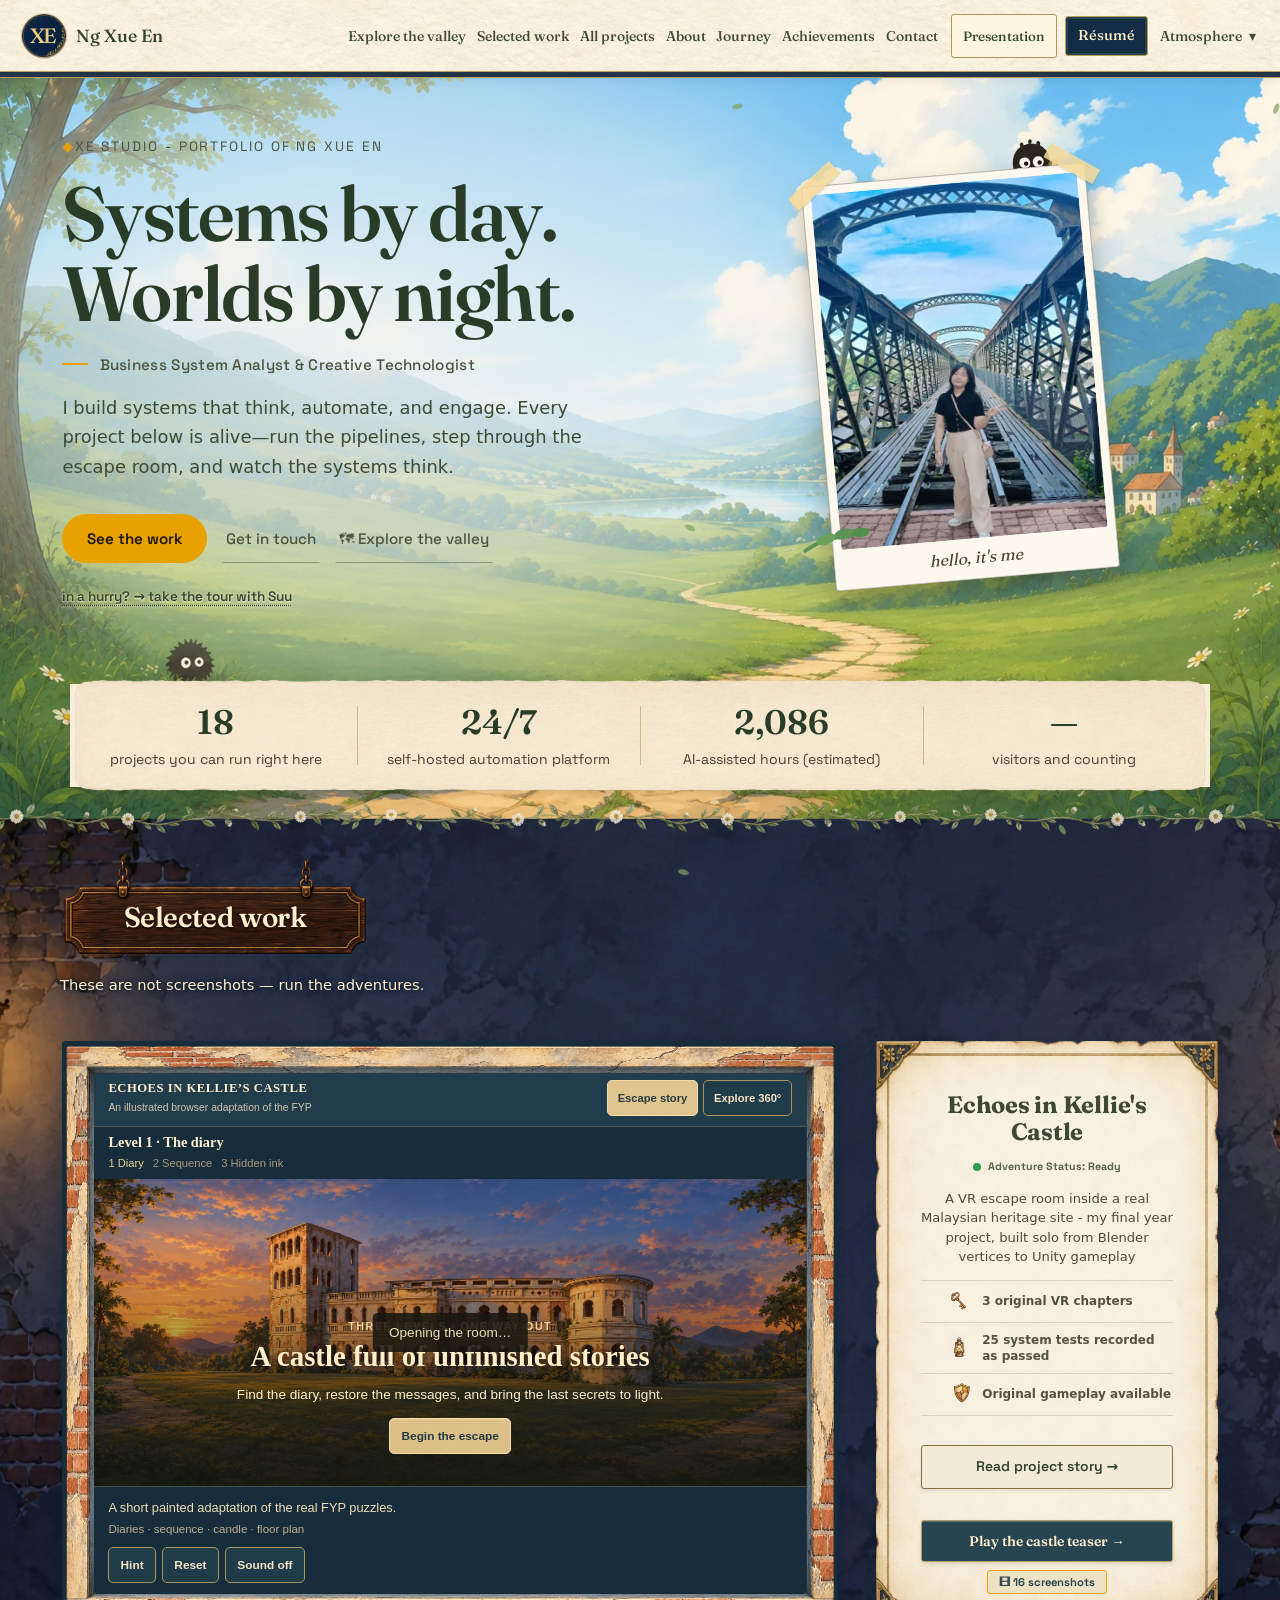
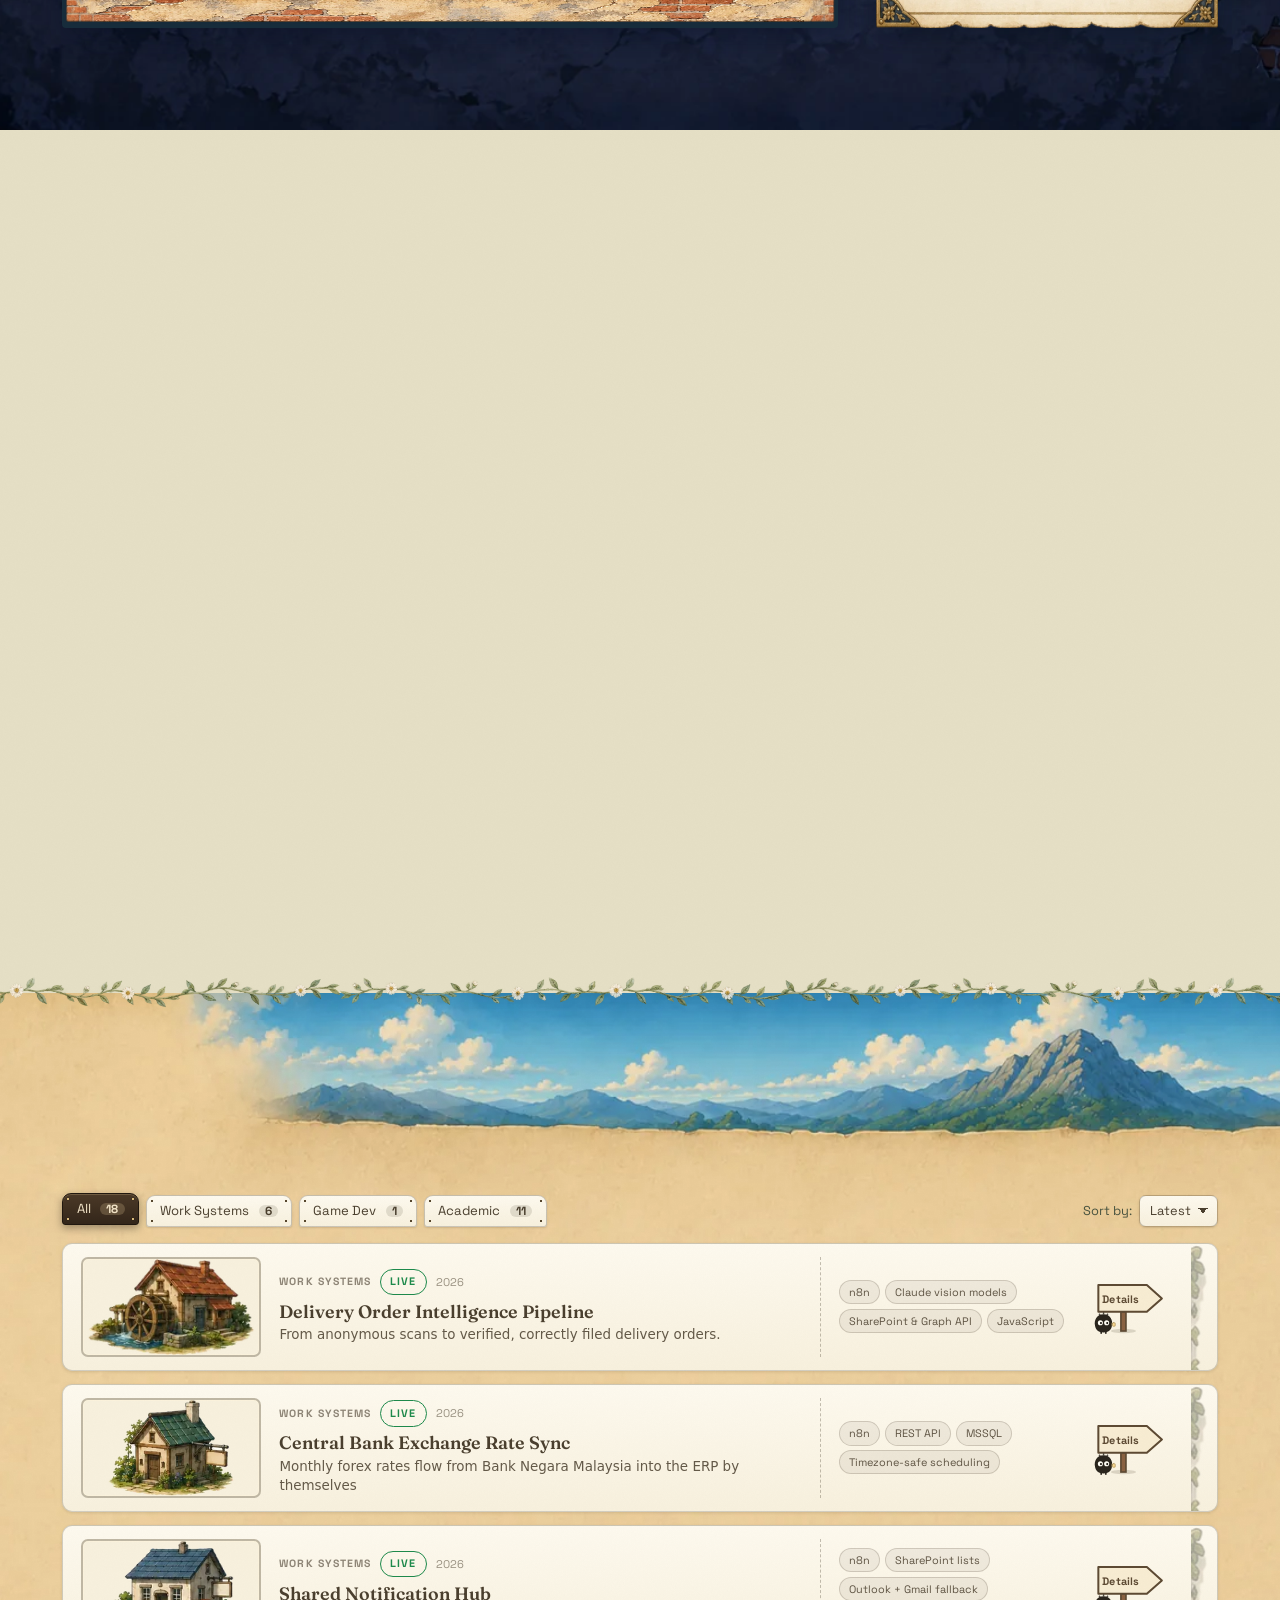
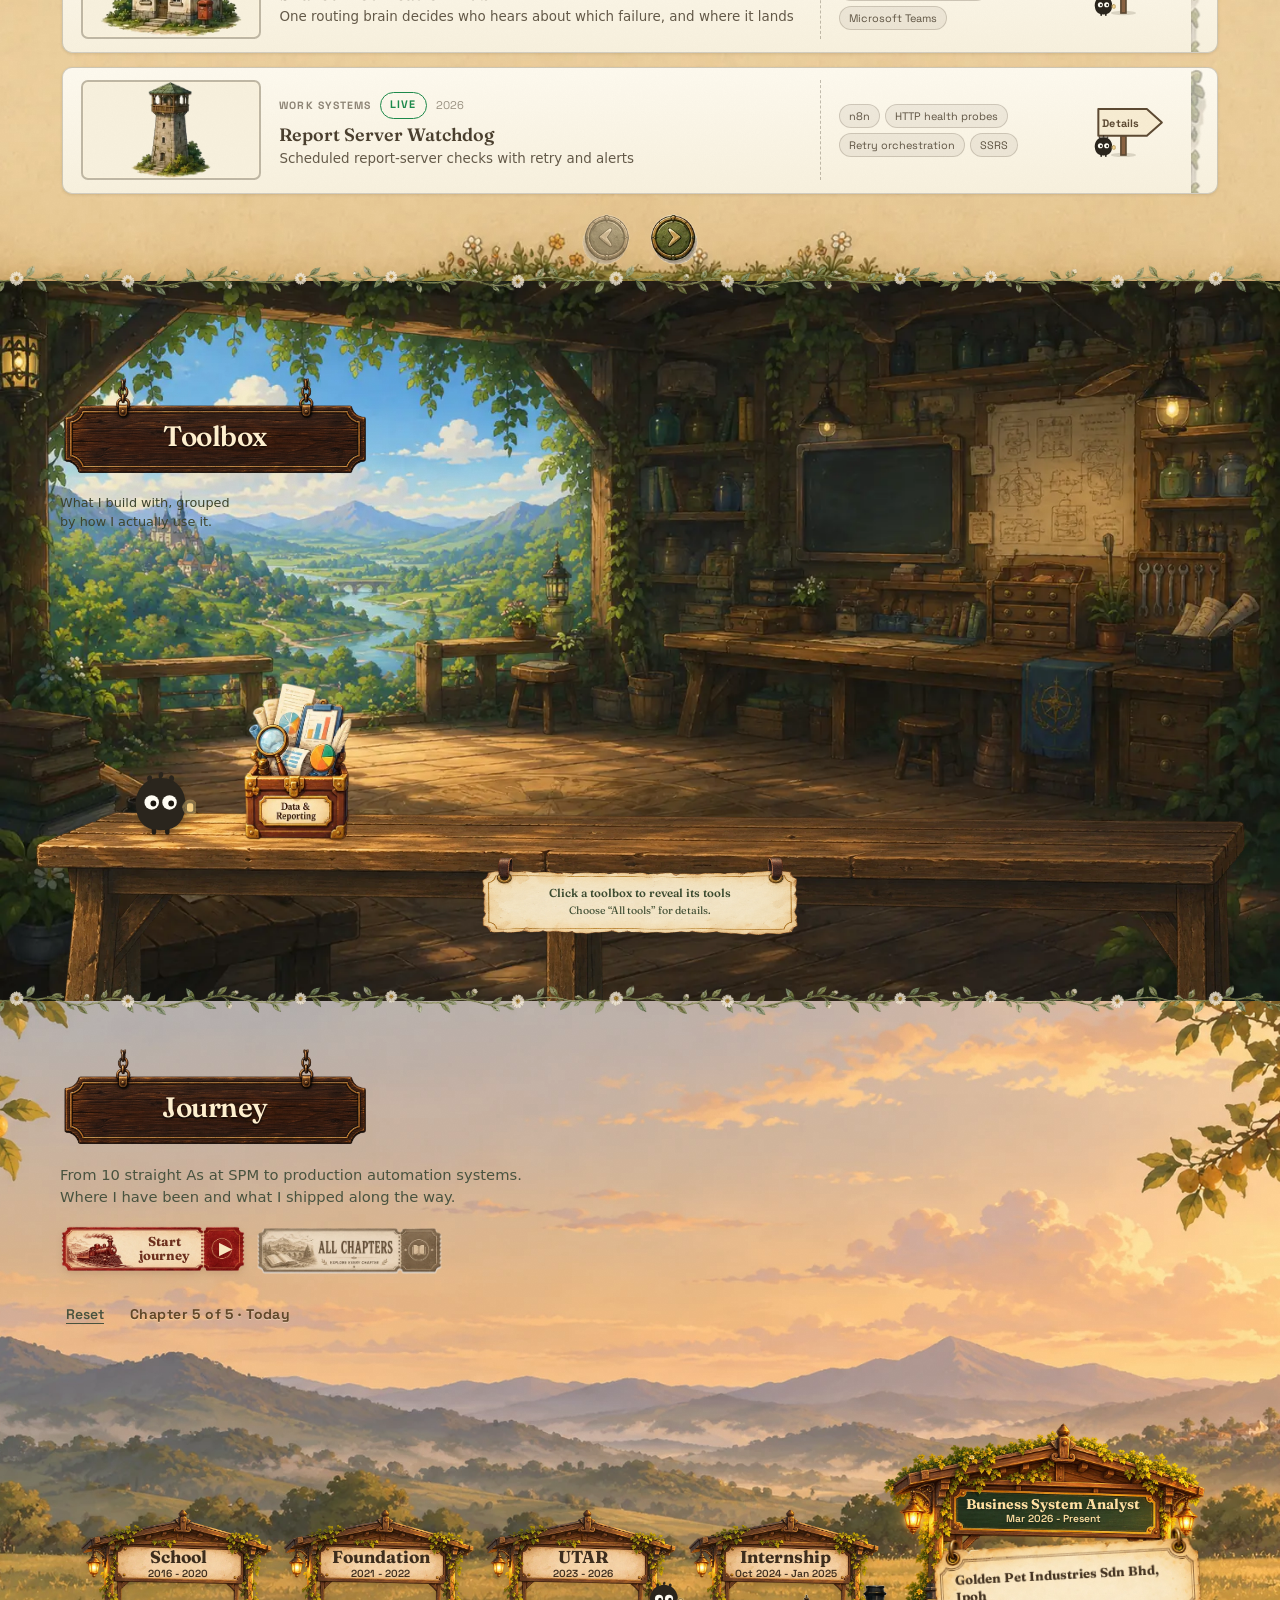
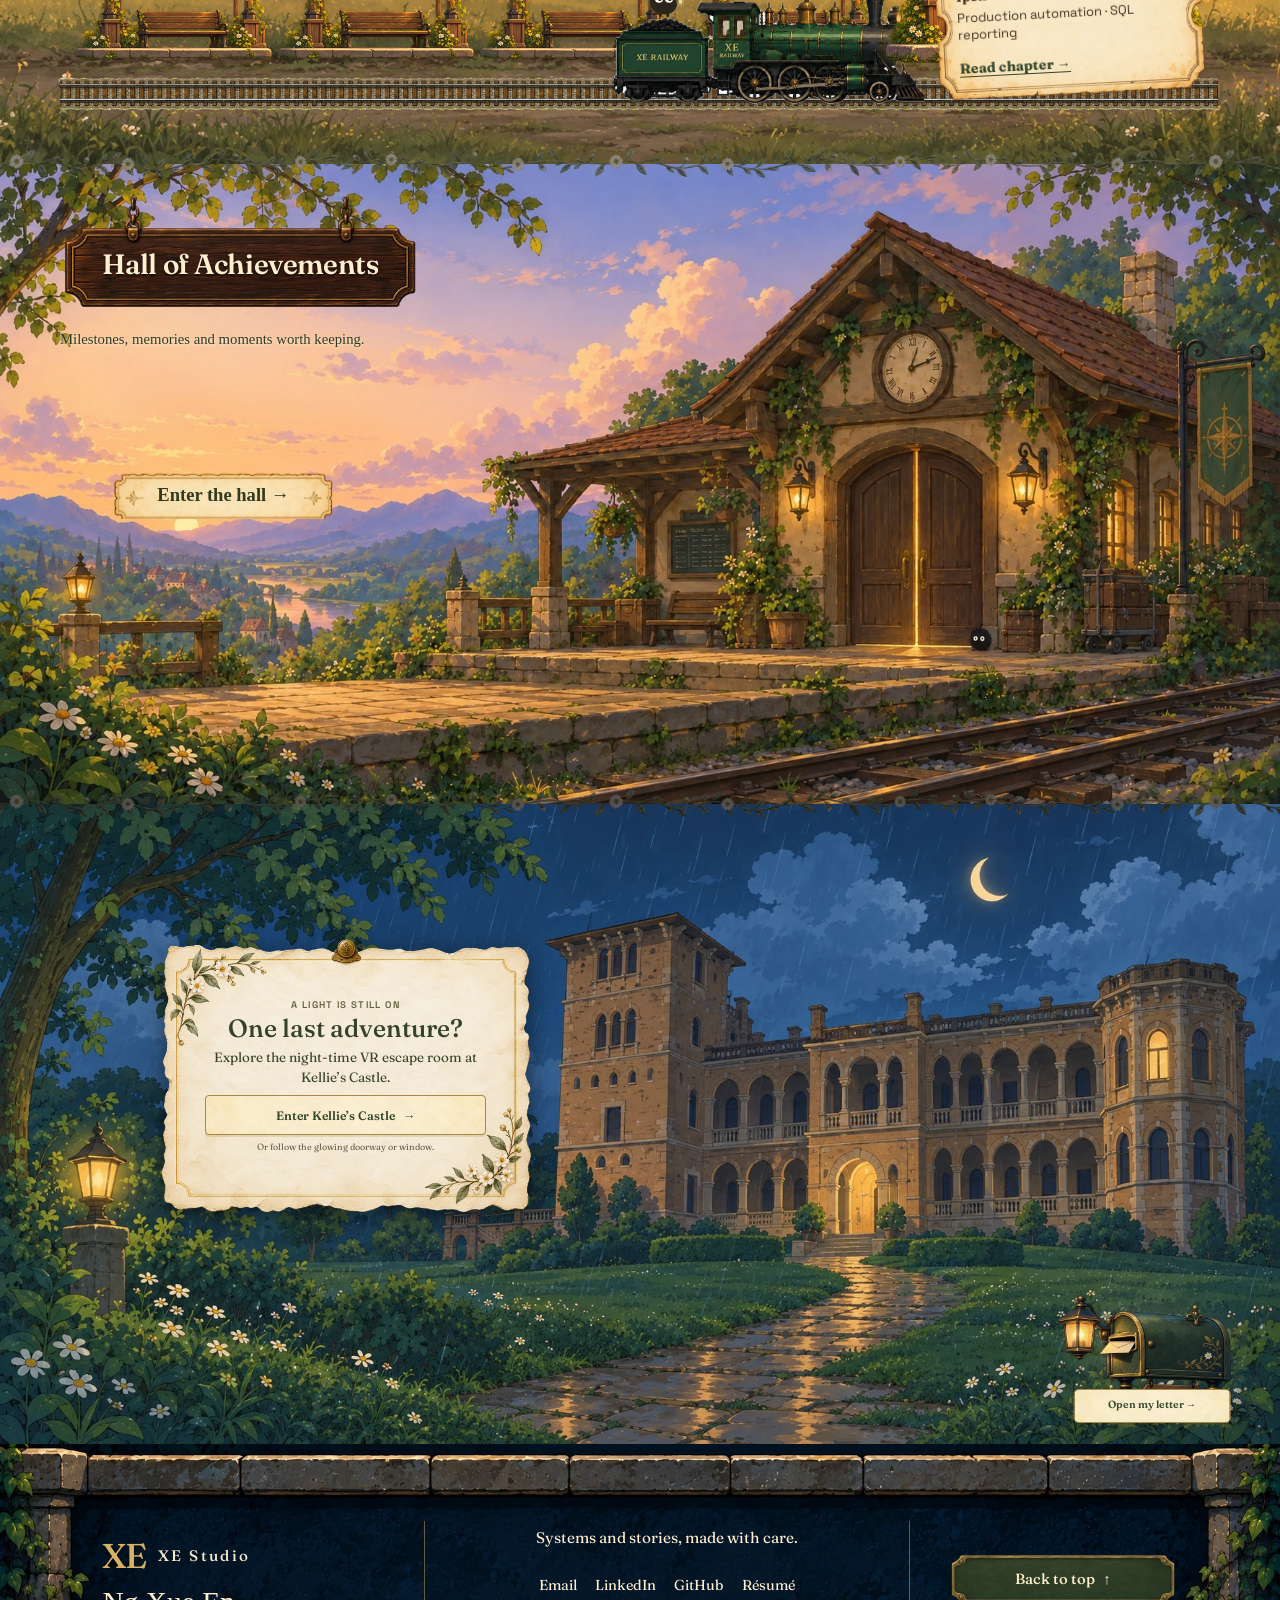
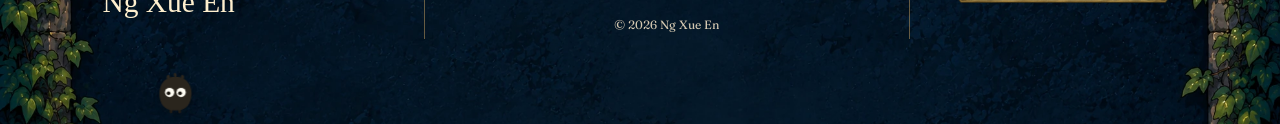
==== commit 9c059a70: "Let project readers own Escape dismissal and focus return" ====
--- a/index.html
+++ b/index.html
@@ -1112,7 +1112,7 @@
 <!-- The two-page detail scroll (Task 4), shared by both views: standalone
      so it can be opened/tested on its own before Map (Task 5) and List
      (Task 6) exist. -->
-<script fetchpriority="low" src="js/proj-scroll.js?v=cr018-a-v1"></script>
+<script fetchpriority="low" src="js/proj-scroll.js?v=cr041-reader-escape-v1"></script>
 <!-- The List view: the PROJECT ARCHIVE card deck (Task 7). Registers itself
      with the shell as the "list" view, overwriting projects.js's stub. -->
 <script fetchpriority="low" src="js/archive.js"></script>
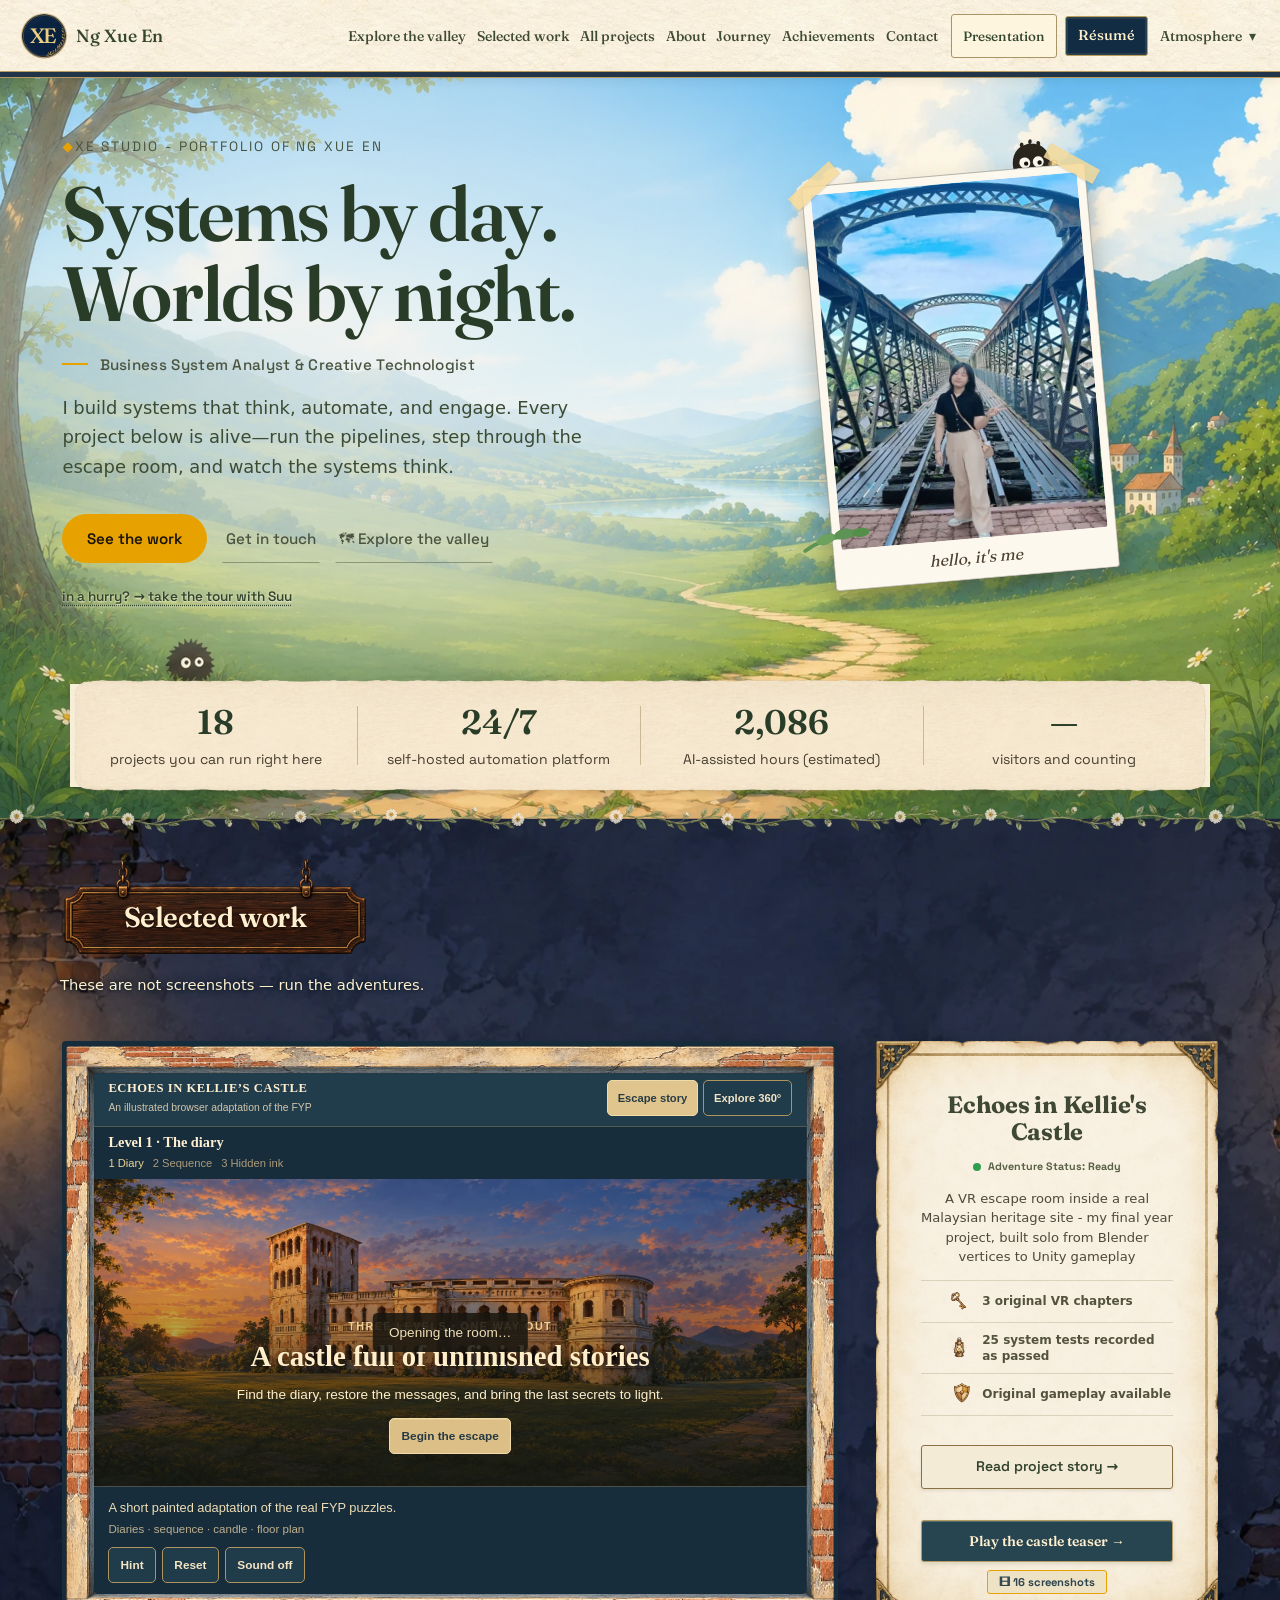
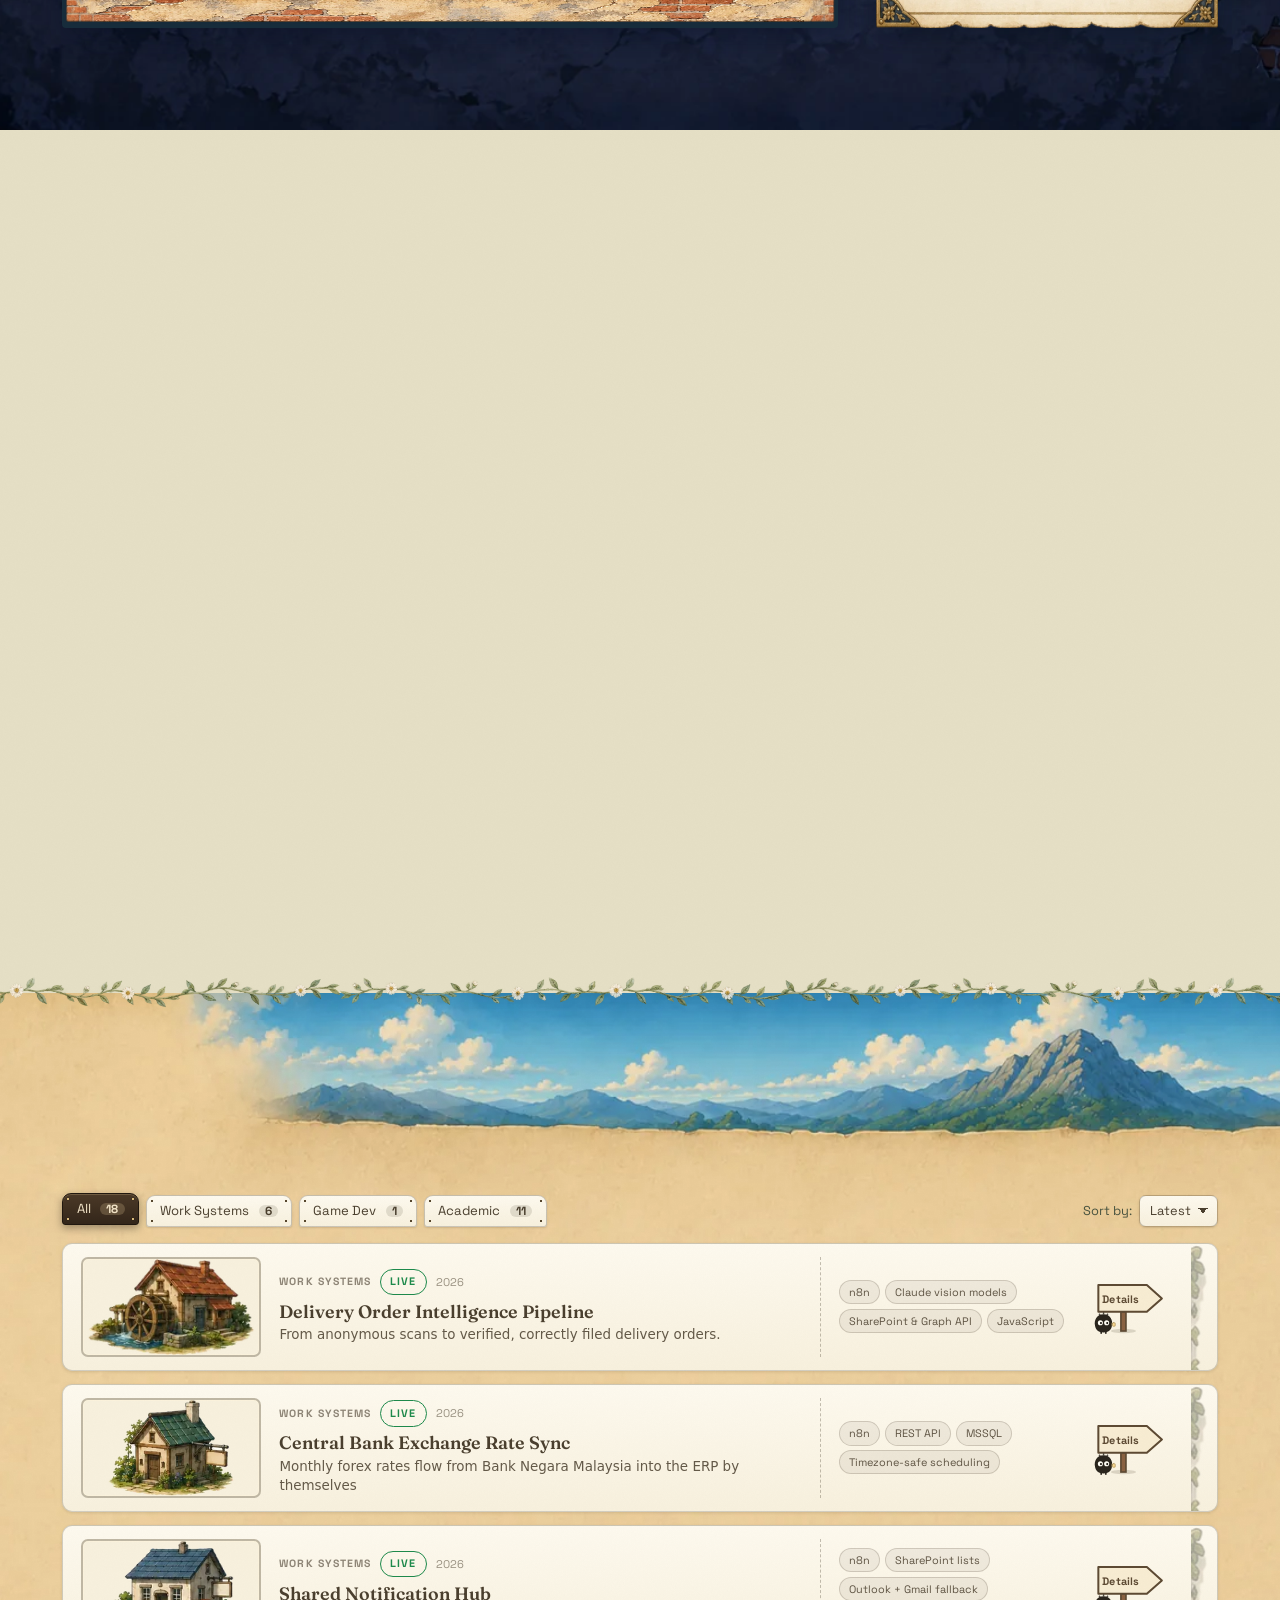
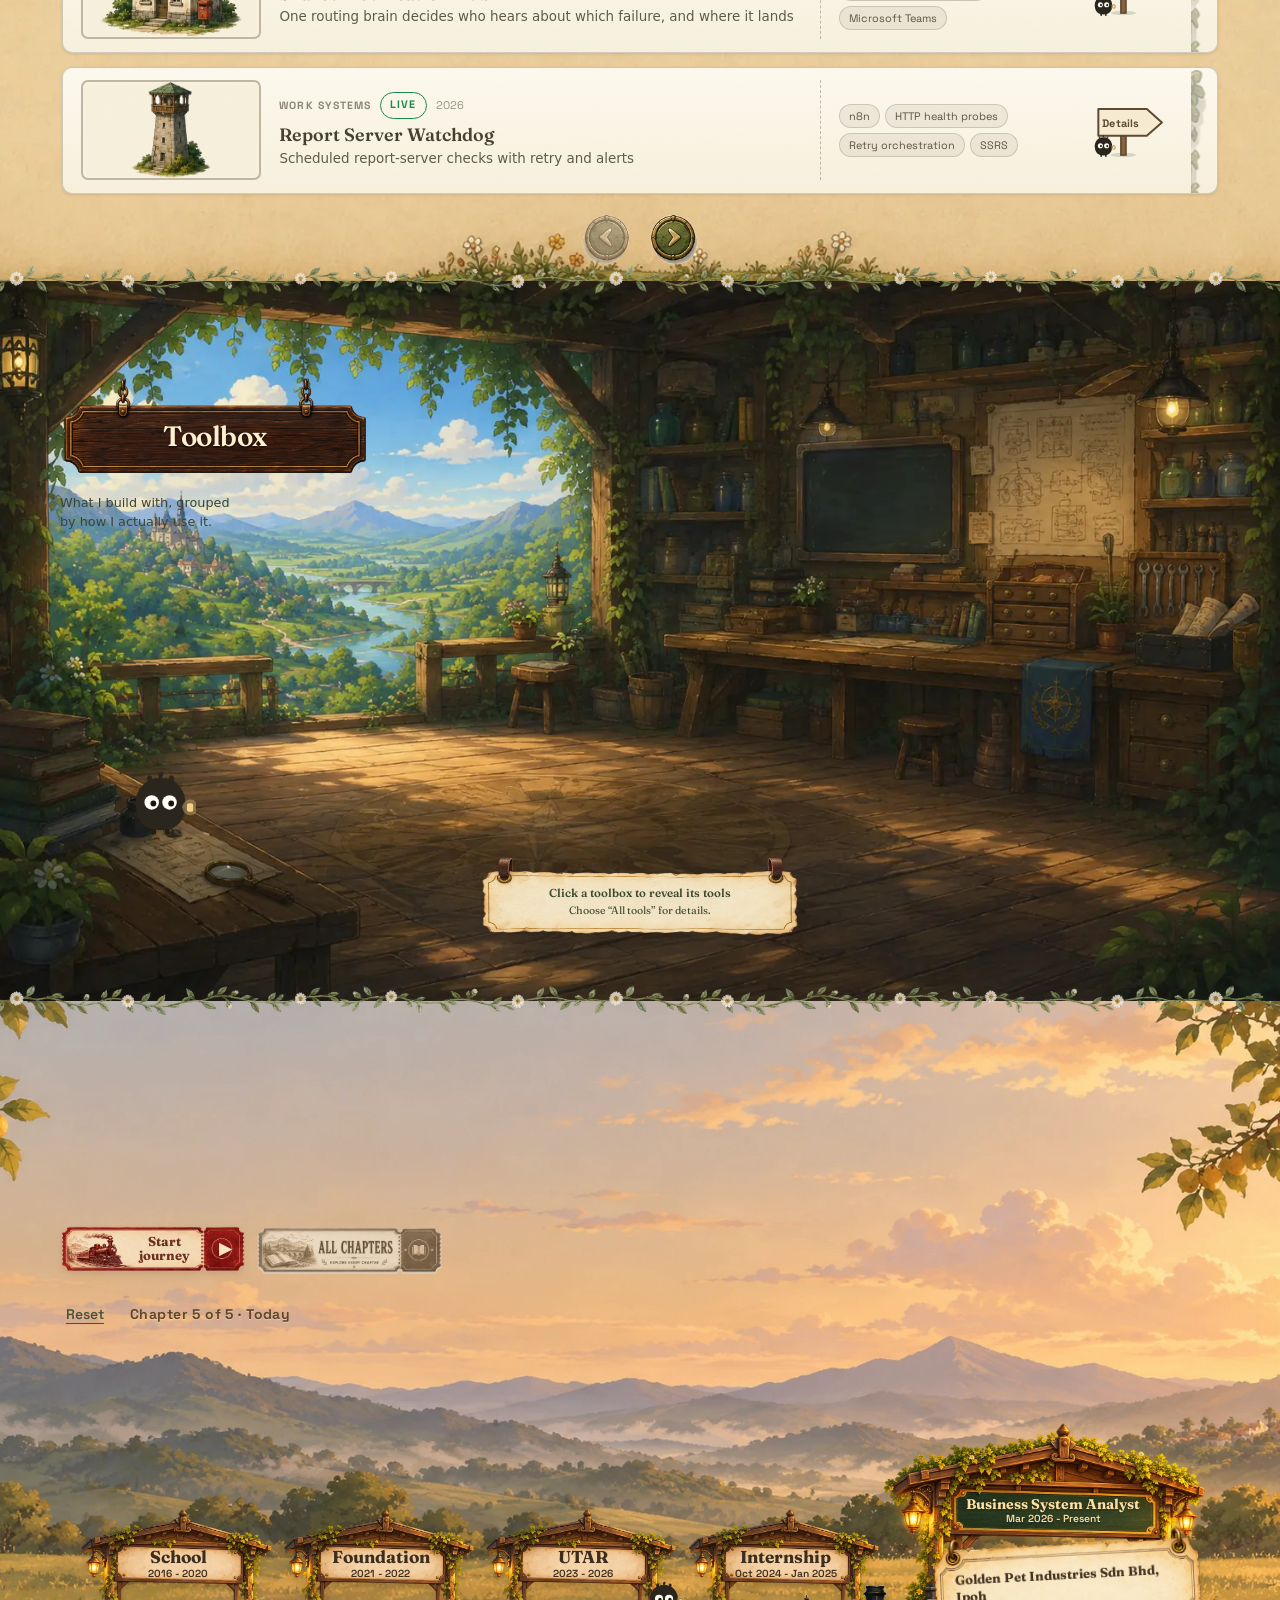
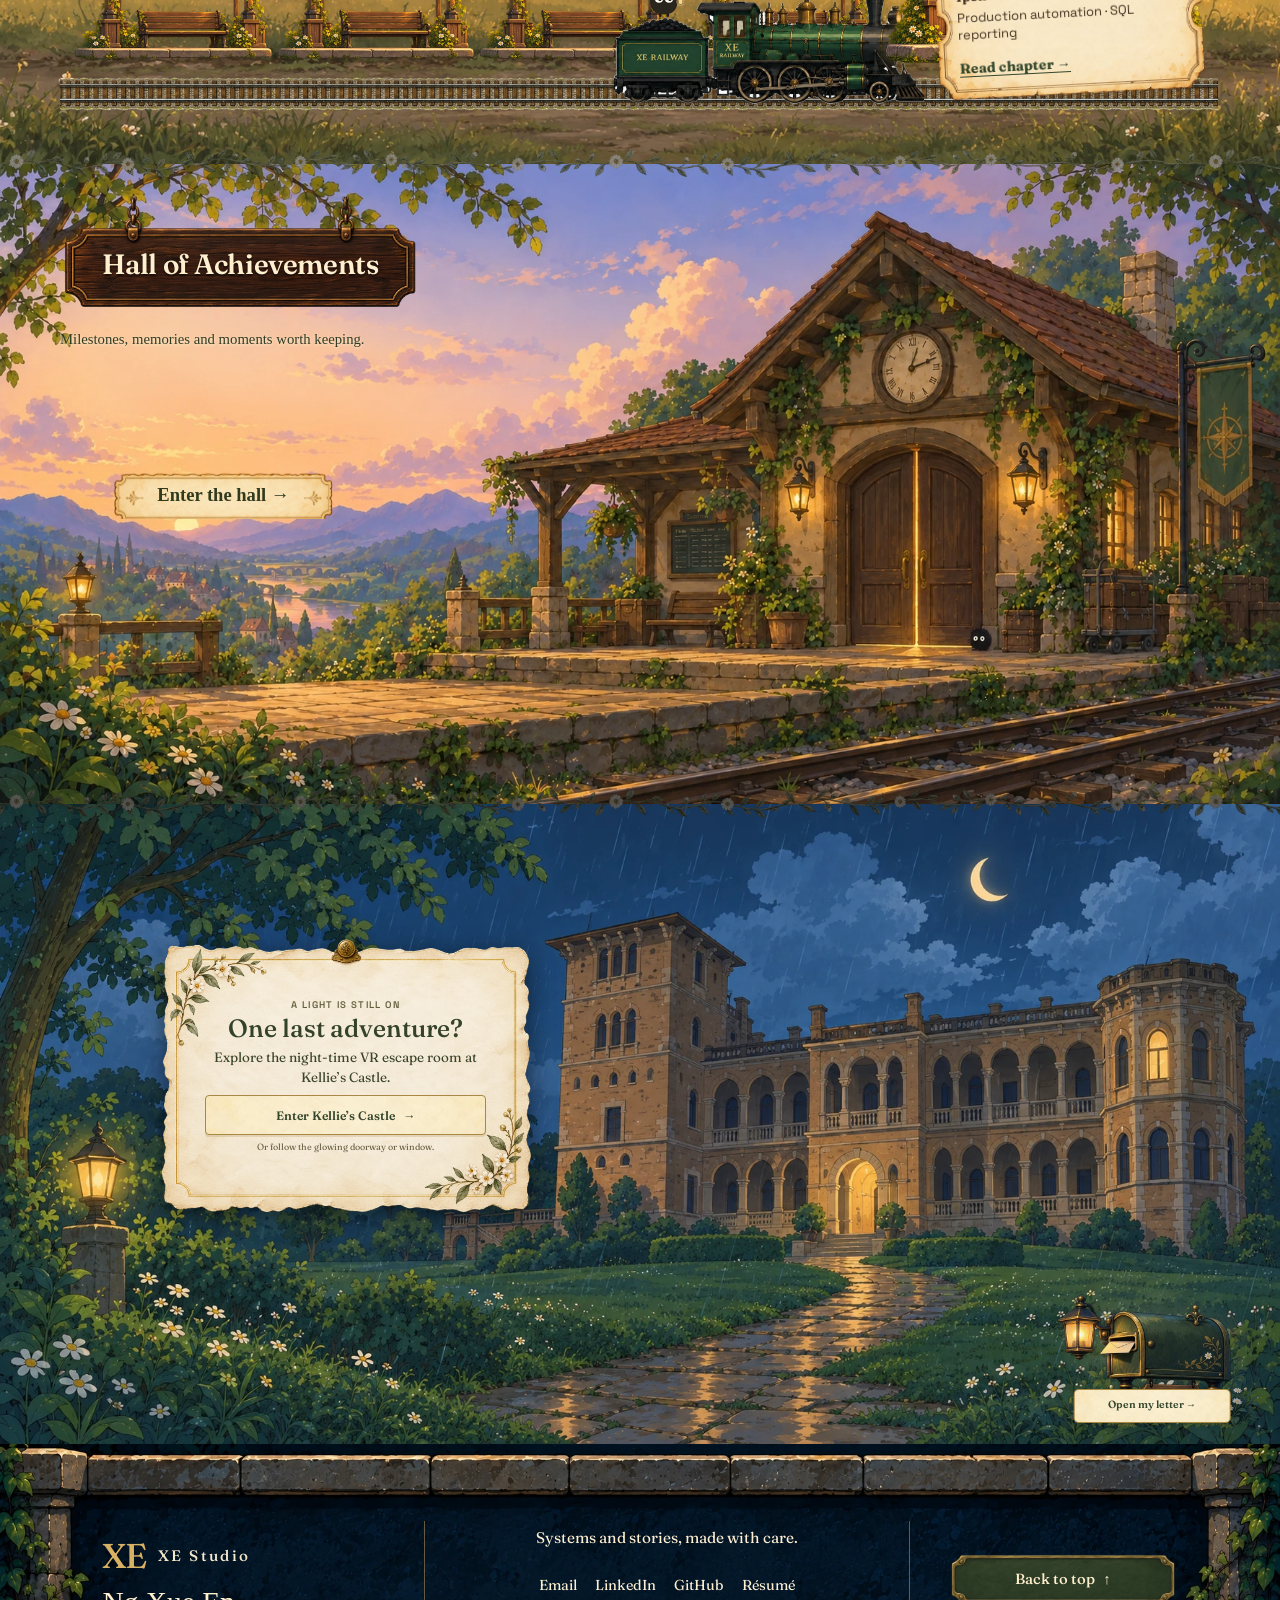
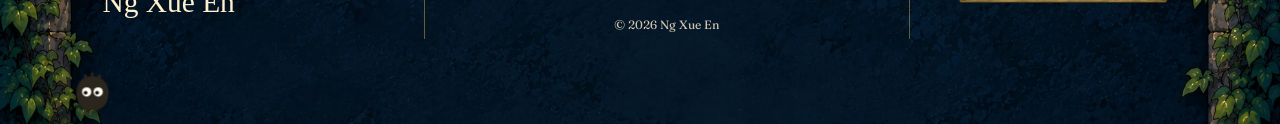
==== commit 549e24ae: "Add painted Full Dark B while retaining light mode" ====
--- a/index.html
+++ b/index.html
@@ -154,7 +154,17 @@
   }, 5000);
 })();
 </script>
-<link rel="preload" id="hero-art-preload" as="image" href="assets/scenes/valley-hero-quiet-v2.webp" fetchpriority="high">
+<link rel="preload" id="hero-art-preload" as="image" data-light-href="assets/scenes/valley-hero-quiet-v2.webp" data-dark-href="assets/selected/full-dark-b/hero-night-v1.webp" fetchpriority="high">
+<script>
+/* Select before the parser can speculatively fetch the wrong painting.
+   Later manual switches reuse this link; the startup gate remains bounded. */
+window.PORTFOLIO_SELECT_HERO_ART = function (theme) {
+  var link = document.getElementById('hero-art-preload');
+  var source = link.getAttribute(theme === 'dark' ? 'data-dark-href' : 'data-light-href');
+  if (link.getAttribute('href') !== source) link.setAttribute('href', source);
+};
+window.PORTFOLIO_SELECT_HERO_ART(document.documentElement.getAttribute('data-theme'));
+</script>
 <link rel="preload" as="font" href="assets/fonts/fraunces-var-latin.woff2" type="font/woff2" crossorigin>
 <link rel="preload" as="font" href="assets/fonts/space-grotesk-var-latin.woff2" type="font/woff2" crossorigin>
 <!-- Source order: tools/runtime-styles.json. Rebuild after CSS edits. -->
@@ -757,6 +767,42 @@
 #top .hero-stats .stat b,html[data-theme="dark"] #top .hero-stats .stat b{ font-size: 28px; }
 #top .hero-stats .stat:nth-child(even){ border-left-color: #cbb995; }
 #top .hero-stats .stat:nth-child(n/**/+3){ border-top-color: #cbb995; }}
+html[data-theme="dark"]{
+  color-scheme:dark;
+  --bg:#101b27; --bg-raise:#172735; --bg-panel:#1c2e3d;
+  --ink:#fff0cf; --ink-2:#e1d4b9; --ink-3:#c9bb9e;
+  --paper:#172735; --paper-bright:#223442; --paper-ink:#fff0cf;
+  --line:#947d5366;
+  --dark-paper:#172735; --dark-ink:#fff0cf; --dark-muted:#e1d4b9;
+  --dark-brass:#d8ba7a; --dark-rule:#947d5366;
+}
+html[data-theme="dark"] :is(#top,#projects,#journey,#skills,#about){
+  --scene-ink:var(--dark-ink); --scene-ink-2:var(--dark-muted);
+  --scene-ink-3:var(--dark-muted); --scene-paper:var(--dark-paper);
+}
+html[data-theme="dark"] :is(#nav,#nav-overlay,.atmosphere-panel),html[data-theme="dark"] #nav .nav-owner .atmosphere-owner{
+  background:#172735 url("assets/selected/full-dark-b/paper-texture-dark-v1.webp") center/cover;
+  color:var(--dark-ink); border-color:var(--dark-brass);
+}
+html[data-theme="dark"] #nav :is(.nav-brand,.nav-name,.nav-links a,.nav-menu-label,.nav-atmosphere summary,.nav-owner summary,.nav-admin),html[data-theme="dark"] #nav-overlay :is(.nav-overlay-name,.nav-overlay-close,.nav-overlay-links a,.nav-tools-label){ color:var(--dark-ink); }
+html[data-theme="dark"] #nav :is(.nav-present,.atmosphere-panel .icon-btn),html[data-theme="dark"] #nav-overlay :is(.nav-overlay-tools .icon-btn,.nav-overlay-presentation,.nav-overlay-owner a,.nav-overlay-owner button){
+  background:#223646; color:var(--dark-ink); border-color:var(--dark-brass);
+}
+html[data-theme="dark"] #nav .nav-links a:hover{ color:var(--dark-brass); }
+html[data-theme="dark"] .nav-menu-bars i{ background:var(--dark-ink); }
+html[data-theme="dark"] .hero::before{
+  background:radial-gradient(60% 66% at 30% 40%,#111e2a66,transparent 78%),url("assets/selected/full-dark-b/hero-night-v1.webp") center/cover no-repeat;
+  filter:none;
+}
+html[data-theme="dark"] #top .hero-stats::before{ background-image:url("assets/selected/full-dark-b/stats-paper-dark-v1.webp"); }
+html[data-theme="dark"] #top .hero-stats::after{ background:#172735; }
+html[data-theme="dark"] #top .hero-stats .stat b{ color:var(--dark-ink); }
+html[data-theme="dark"] #top .hero-stats .stat span{ color:var(--dark-muted); }
+html[data-theme="dark"] #top .hero-stats .stat + .stat::before{ background:var(--dark-rule); }
+html[data-theme="dark"] #top .hero-stats .stat{ border-color:var(--dark-rule); }
+html[data-theme="dark"] .ddo-evidence-actions .btn{ background:#223646; color:var(--dark-ink); border-color:var(--dark-brass); }
+html[data-theme="dark"] :is(#nav,#nav-overlay,#about) :is(a,button,summary):focus-visible{ outline-color:var(--dark-brass); }
+html[data-theme="dark"][data-hero-art-pending] #nav,html[data-theme="dark"][data-hero-art-pending] #nav-overlay,html[data-theme="dark"][data-hero-art-pending] #top .hero-stats::before{ background-image:none; }
 /* STARTUP_CRITICAL_END */
 </style>
 <link rel="preload" as="style" href="css/site-runtime.css?v=journey-paper-light-v1" fetchpriority="low">
@@ -865,7 +911,7 @@
 <script src="js/content.js?v=cr031-estimate-v1"></script>
 <script src="js/claims-content.js?v=cr031-estimate-v1"></script>
 <script src="js/resume-content.js?v=p2-approved-v1"></script>
-<script src="js/app.js?v=art-priority-v1"></script>
+<script src="js/app.js?v=full-dark-b-v1"></script>
 <script src="js/header-ivory.js?v=startup-v1"></script>
 
 <!-- ======== SELECTED WORK (featured exhibits) ======== -->
@@ -1045,7 +1091,7 @@
 <div class="toast" id="toast" hidden></div>
 
 <!-- Full styles gate later scripts; critical hero styles are already painted. -->
-<link rel="stylesheet" id="site-styles" href="css/site-runtime.css?v=art-priority-v1">
+<link rel="stylesheet" id="site-styles" href="css/site-runtime.css?v=full-dark-b-v1">
 
 <!-- natural sizes of assets/journey/*.webp, generated by tools/build-journey-assets.py;
      must load before the full DOMContentLoaded section render -->
--- a/css/site-runtime.css
+++ b/css/site-runtime.css
@@ -8582,3 +8582,193 @@
   #top .hero-stats .stat:nth-child(even) { border-left-color: #cbb995; }
   #top .hero-stats .stat:nth-child(n+3) { border-top-color: #cbb995; }
 }
+
+/* Source: css/full-dark-b.css */
+/* Full Dark B. Night paintings and opaque navy reading grounds; light remains
+   owned by the original styles. Border paint dimensions deliberately unchanged. */
+/* Opaque light paper remains readable if its decorative border cannot load. */
+html[data-theme="light"] :is(.pjs-scroll,.ja-panel,.tb-panel) {
+  background-color:#f4e5bd; background-clip:padding-box;
+}
+@media(min-width:1201px) {
+  html[data-theme="light"] #about .about-inner { background-color:#f4e5bd; }
+}
+@media(max-width:1200px) {
+  /* Underlay stays inside the existing paper silhouette, beneath its art. */
+  html[data-theme="light"] #about .about-letter {
+    background-image:url('../assets/selected/about-letter-paper-v1.webp'),linear-gradient(#f4e5bd,#f4e5bd);
+    background-position:center,50% 95%; background-size:contain,90% 89%; background-repeat:no-repeat;
+  }
+}
+html[data-theme="dark"] {
+  color-scheme:dark;
+  --bg:#101b27; --bg-raise:#172735; --bg-panel:#1c2e3d;
+  --ink:#fff0cf; --ink-2:#e1d4b9; --ink-3:#c9bb9e;
+  --paper:#172735; --paper-bright:#223442; --paper-ink:#fff0cf;
+  --line:#947d5366;
+  --dark-paper:#172735; --dark-ink:#fff0cf; --dark-muted:#e1d4b9;
+  --dark-brass:#d8ba7a; --dark-rule:#947d5366;
+}
+html[data-theme="dark"] :is(#top,#projects,#journey,#skills,#about) {
+  --scene-ink:var(--dark-ink); --scene-ink-2:var(--dark-muted);
+  --scene-ink-3:var(--dark-muted); --scene-paper:var(--dark-paper);
+}
+/* Header, including both disclosures and the separate mobile overlay. */
+html[data-theme="dark"] :is(#nav,#nav-overlay,.atmosphere-panel),
+html[data-theme="dark"] #nav .nav-owner .atmosphere-owner {
+  background:#172735 url('../assets/selected/full-dark-b/paper-texture-dark-v1.webp') center/cover;
+  color:var(--dark-ink); border-color:var(--dark-brass);
+}
+html[data-theme="dark"] #nav :is(.nav-brand,.nav-name,.nav-links a,.nav-menu-label,.nav-atmosphere summary,.nav-owner summary,.nav-admin),
+html[data-theme="dark"] #nav-overlay :is(.nav-overlay-name,.nav-overlay-close,.nav-overlay-links a,.nav-tools-label) { color:var(--dark-ink); }
+html[data-theme="dark"] #nav :is(.nav-present,.atmosphere-panel .icon-btn),
+html[data-theme="dark"] #nav-overlay :is(.nav-overlay-tools .icon-btn,.nav-overlay-presentation,.nav-overlay-owner a,.nav-overlay-owner button) {
+  background:#223646; color:var(--dark-ink); border-color:var(--dark-brass);
+}
+html[data-theme="dark"] #nav .nav-links a:hover { color:var(--dark-brass); }
+html[data-theme="dark"] .nav-menu-bars i { background:var(--dark-ink); }
+/* Real night scenery replaces the old filtered daylight plates. */
+html[data-theme="dark"] .hero::before {
+  background:radial-gradient(60% 66% at 30% 40%,#111e2a66,transparent 78%),url('../assets/selected/full-dark-b/hero-night-v1.webp') center/cover no-repeat;
+  filter:none;
+}
+html[data-theme="dark"] #journey::before {
+  background-image:url('../assets/selected/full-dark-b/journey-orchard-night-v1.webp'); filter:none;
+}
+html[data-theme="dark"] #top .hero-stats::before { background-image:url('../assets/selected/full-dark-b/stats-paper-dark-v1.webp'); }
+html[data-theme="dark"] #top .hero-stats::after { background:#172735; }
+html[data-theme="dark"] #top .hero-stats .stat b { color:var(--dark-ink); }
+html[data-theme="dark"] #top .hero-stats .stat span { color:var(--dark-muted); }
+html[data-theme="dark"] #top .hero-stats .stat + .stat::before { background:var(--dark-rule); }
+html[data-theme="dark"] #top .hero-stats .stat { border-color:var(--dark-rule); }
+/* Featured paper and workshop ambience; evidence and natural materials retain
+   their own ink. The mill owns a separate brief rather than the shared paper. */
+html[data-theme="dark"] .ft-scene { --ft-ink:var(--dark-ink); --ft-ink-2:var(--dark-muted); --ft-rule:var(--dark-rule); }
+html[data-theme="dark"] .ft-scene--castle .ft-brief { background:#172735; }
+html[data-theme="dark"] .ft-scene--castle .ft-brief::before { background-image:url('../assets/selected/full-dark-b/feature-paper-dark-v1.webp'); }
+html[data-theme="dark"] .ft-scene--mill::before { background-image:url('../assets/selected/full-dark-b/mill-night-v1.webp'); }
+html[data-theme="dark"] .ft-scene--mill .ft-brief {
+  background:linear-gradient(115deg,#223442,#14232e); border-color:#947d53;
+  box-shadow:3px 3px 0 #263541,4px 4px 0 #947d53,0 9px 23px #08121c55;
+}
+html[data-theme="dark"] .ft-scene--mill .ft-brief::before { border-color:var(--dark-rule); }
+html[data-theme="dark"] .ft-brief :is(h3,.f-sub,.f-cat,.ft-facts li,.ft-status,.feature-stack .tag) { color:var(--dark-ink); }
+html[data-theme="dark"] .ft-brief .ft-status { background-color:#223646; }
+html[data-theme="dark"] .demo-desktop-only {
+  background:#172735 url('../assets/selected/full-dark-b/paper-texture-dark-v1.webp') center/cover;
+  color:var(--dark-ink); border-color:var(--dark-rule);
+}
+html[data-theme="dark"] .demo-desktop-only :is(b,p,.ddo-requirement) { color:var(--dark-ink); }
+html[data-theme="dark"] .ddo-evidence-actions .btn { background:#223646; color:var(--dark-ink); border-color:var(--dark-brass); }
+html[data-theme="dark"] .ft-scene--castle .ft-brief > .ft-written-story,
+html[data-theme="dark"] .ft-scene--mill > .dw-sample-feedback { background:#223646; color:var(--dark-ink); border-color:var(--dark-brass); }
+/* Archive paper and tokens. Wooden headings, signs and arrow art keep their
+   original surface-specific ink. */
+html[data-theme="dark"] #projects {
+  --ink:var(--dark-ink); --ink-2:var(--dark-muted); --ink-3:var(--dark-muted);
+  --paper-ink:var(--dark-ink); --bg-raise:#223442; --line:var(--dark-rule);
+}
+html[data-theme="dark"] #projects::before { background:#172735 url('../assets/selected/full-dark-b/paper-texture-dark-v1.webp') center top/cover; }
+html[data-theme="dark"] #selected::before { background-color:#14232e; }
+/* Shared project scroll lives outside #projects. Use only source/slice
+   overrides so responsive border widths continue to reserve identical space. */
+html[data-theme="dark"] .pjs-scroll {
+  border-image-source:url('../assets/selected/full-dark-b/project-scroll-dark-v1.webp');
+  background-color:#172735; background-clip:padding-box;
+  --pjs-ink:var(--dark-ink); --pjs-label:var(--dark-brass);
+  --paper-ink:var(--dark-ink); --ink:var(--dark-ink); --ink-2:var(--dark-muted);
+  color:var(--dark-ink);
+}
+html[data-theme="dark"] .pjs-scroll :is(.pjs-story-head h3,.pjs-story-head p,.pjs-demo-heading,.pjs-demo-intro,.pjs-evidence dd,.pjs-meta,.pjs-story-title,.pjs-reasoning-story .pjs-proof-links a,.pjs-pg2 p,.pjs-case,.pjs-tile-v) { color:var(--dark-ink); }
+html[data-theme="dark"] .pjs-scroll :is(.pjs-story-head small,.pjs-evidence dt,.pjs-case b),
+html[data-theme="dark"] .pjs-scroll.is-reading-story .pjs-story-copy .pjs-case b { color:var(--dark-brass); }
+html[data-theme="dark"] .pjs-scroll .pjs-pager,
+html[data-theme="dark"] .pjs-scroll.is-reading-story .pjs-pager { background:#172735; color:var(--dark-ink); }
+html[data-theme="dark"] .pjs-scroll :is(.pjs-demo-jump,.pjs-prev,.pjs-next) { background:#223646; color:var(--dark-ink); border-color:var(--dark-brass); }
+/* Toolbox cards are siblings of their scenery, including modal content. */
+html[data-theme="dark"] #skills::before { background-color:#1a2b32; }
+html[data-theme="dark"] .tb-stage {
+  background-image:url('../assets/selected/full-dark-b/toolbox-night-v1.webp');
+}
+html[data-theme="dark"] .tb-head::before { background-image:url('../assets/selected/full-dark-b/paper-texture-dark-v1.webp'); }
+html[data-theme="dark"] #skills .tb-head :is(h2,p) { color:var(--dark-ink); }
+html[data-theme="dark"] :is(.tb-panel,.tb-li) {
+  background:#172735 url('../assets/selected/full-dark-b/paper-texture-dark-v1.webp') center/cover;
+  color:var(--dark-ink); border-color:var(--dark-rule);
+}
+html[data-theme="dark"] .tb-panel { border-image-source:url('../assets/selected/full-dark-b/journey-paper-dark-v1.webp'); border-image-slice:279 fill; }
+html[data-theme="dark"] :is(.tb-side h3,.tb-side p,.tb-row b,.tb-row span,.tb-page-label,.tb-close,.tb-li h3,.tb-li-blurb,.tb-li .tag) { color:var(--dark-ink); }
+html[data-theme="dark"] :is(.tb-back,.tb-more,.tb-chip) { background:#223646; color:var(--dark-ink); border-color:var(--dark-brass); }
+html[data-theme="dark"] :is(.tb-side,.tb-row) { border-color:var(--dark-rule); }
+html[data-theme="dark"] .tb-dot::after { border-color:var(--dark-brass); }
+html[data-theme="dark"] .tb-dot.on::after { background:var(--dark-brass); }
+/* Railway geometry, shelter signs and original ride controls stay intact. */
+html[data-theme="dark"] .js-ticket {
+  border-image-source:url('../assets/selected/full-dark-b/hanging-ticket-dark-v1.webp');
+  border-image-slice:266 156 156 156 fill; background-color:#172735;
+  background-clip:padding-box; color:var(--dark-ink);
+}
+html[data-theme="dark"] #journey .js-read { color:var(--dark-ink); }
+html[data-theme="dark"] #journey-view .js-ride-action {
+  background-image:url('../assets/selected/full-dark-b/ride-ticket-dark-v1.webp'); color:var(--dark-ink);
+}
+html[data-theme="dark"] #journey-view .js-ride-label { color:var(--dark-ink); }
+html[data-theme="dark"] .ja-panel {
+  border-image-source:url('../assets/selected/full-dark-b/journey-paper-dark-v1.webp');
+  background:#172735; background-clip:padding-box; color:var(--dark-ink);
+}
+html[data-theme="dark"] .ja-panel :is(.ja-role,.ja-place,.ja-org,.ja-points li) { color:var(--dark-ink); }
+html[data-theme="dark"] .ja-panel :is(.ja-num,.ja-points li::before) { color:var(--dark-brass); }
+/* About's paper board and responsive letter share the same cream ink. Only
+   the desk background receives a local ambient wash; photos are untouched. */
+html[data-theme="dark"] #about {
+  background-color:#162632;
+  background-image:linear-gradient(#101d32a6,#101d32a6),url('../assets/selected/about-connect-desk-v1.webp');
+}
+html[data-theme="dark"] #about.mailbox-ready:not(.mailbox-is-open) { background:none; }
+html[data-theme="dark"] #about .about-inner { background-image:url('../assets/selected/full-dark-b/about-board-dark-v1.webp'); }
+html[data-theme="dark"] #about :is(.about-letter,.about-connect,.about-note,.about-detail) { color:var(--dark-ink); }
+html[data-theme="dark"] #about :is(.about-kicker,.about-greeting,.about-body p,.about-signature,.about-signoff,.about-note-title,.about-note-copy,.contact-heading,.connect-sub,.contact-meta,.about-summary,.about-more,.now-label,.now-list li,.about-links a,.about-detail-header h3,.about-detail-body p,.about-detail .about-summary),
+html[data-theme="dark"] #about .about-note[aria-expanded="true"] .about-note-title { color:var(--dark-ink); }
+html[data-theme="dark"] #about :is(.contact-meta,.about-more[open]) { background:#172735; }
+html[data-theme="dark"] #about :is(.contact-row a,.contact-row a:first-child,.about-detail-close) {
+  background:#223646 url('../assets/selected/full-dark-b/paper-texture-dark-v1.webp') center/cover;
+  color:var(--dark-ink); border-color:var(--dark-brass);
+}
+html[data-theme="dark"] #about :is(.contact-row a:hover,.about-detail-close:hover) { background-color:#2d4353; color:var(--dark-ink); }
+html[data-theme="dark"] #about .about-detail { background:#172735; }
+html[data-theme="dark"] .mailbox-copy { color:var(--dark-ink); }
+/* Map guide and hover cards have opaque fallbacks even when all art fails. */
+html[data-theme="dark"] :is(.wm-legend,.wm-hover) {
+  background:#172735 url('../assets/selected/full-dark-b/paper-texture-dark-v1.webp') center/cover;
+  border-image:none; border-color:var(--dark-brass); color:var(--dark-ink);
+}
+html[data-theme="dark"] .wm-legend :is(.wm-leg-row,.wm-glyph,.wm-leg-row span,.wm-legend-x,.wm-leg-h),
+html[data-theme="dark"] .wm-hover :is(.wm-hov-kicker,.wm-hov-title,.wm-hov-sub,.wm-hov-cta) { color:var(--dark-ink); }
+/* Preserve the hover card's painted border rather than flattening its wide
+   reserved border into solid brass. Only source pixel cuts are scaled. */
+html[data-theme="dark"] .wm-hover {
+  border-image:url('../assets/selected/full-dark-b/map-paper-dark-v1.webp') 292 410 339 434 fill / 16px 18px 18px 18px / 0 stretch;
+  background-clip:padding-box;
+}
+@media(max-width:1200px) {
+  html[data-theme="dark"] #about .about-inner { background:#172735; box-shadow:inset 0 0 0 4px #314650,0 8px 22px #08121c55; }
+  html[data-theme="dark"] #about .about-letter { background:#172735 url('../assets/selected/full-dark-b/about-letter-dark-v1.webp') center/contain no-repeat; }
+  html[data-theme="dark"] #about .about-connect { background:#172735 url('../assets/selected/full-dark-b/paper-texture-dark-v1.webp') center/cover; }
+  html[data-theme="dark"] #about .about-note,
+  html[data-theme="dark"] #about .about-note:nth-child(2),
+  html[data-theme="dark"] #about .about-note:nth-child(3) { background:#172735 url('../assets/selected/full-dark-b/about-note-dark-v1.webp') center/contain no-repeat; }
+}
+/* Archive cards consume their own paper tokens rather than the scene tokens. */
+html[data-theme="dark"] #projects { --paper:#172735; --paper-bright:#223442; }
+html[data-theme="dark"] #projects :is(.ar-row,.ar-shot) { background-color:#172735; }
+html[data-theme="dark"] #projects :is(.ar-cat,.ar-year,.ar-title,.ar-row .ar-sub,.ar-stack,.ar-stack .tag) { color:var(--dark-ink); opacity:1; }
+@media(min-width:1201px) {
+  html[data-theme="dark"] #about .about-inner { background-color:#172735; }
+}
+html[data-theme="dark"] :is(#nav,#nav-overlay,#about) :is(a,button,summary):focus-visible,
+html[data-theme="dark"] :is(.pjs-x,.pjs-prev,.pjs-next,.tb-close,.tb-back,.js-read):focus-visible { outline-color:var(--dark-brass); }
+/* Keep the selected hero ahead of optional first-viewport paper transfers. */
+html[data-theme="dark"][data-hero-art-pending] #nav,
+html[data-theme="dark"][data-hero-art-pending] #nav-overlay,
+html[data-theme="dark"][data-hero-art-pending] #top .hero-stats::before { background-image:none; }
--- a/css/site-runtime.css
+++ b/css/site-runtime.css
@@ -8582,3 +8582,193 @@
   #top .hero-stats .stat:nth-child(even) { border-left-color: #cbb995; }
   #top .hero-stats .stat:nth-child(n+3) { border-top-color: #cbb995; }
 }
+
+/* Source: css/full-dark-b.css */
+/* Full Dark B. Night paintings and opaque navy reading grounds; light remains
+   owned by the original styles. Border paint dimensions deliberately unchanged. */
+/* Opaque light paper remains readable if its decorative border cannot load. */
+html[data-theme="light"] :is(.pjs-scroll,.ja-panel,.tb-panel) {
+  background-color:#f4e5bd; background-clip:padding-box;
+}
+@media(min-width:1201px) {
+  html[data-theme="light"] #about .about-inner { background-color:#f4e5bd; }
+}
+@media(max-width:1200px) {
+  /* Underlay stays inside the existing paper silhouette, beneath its art. */
+  html[data-theme="light"] #about .about-letter {
+    background-image:url('../assets/selected/about-letter-paper-v1.webp'),linear-gradient(#f4e5bd,#f4e5bd);
+    background-position:center,50% 95%; background-size:contain,90% 89%; background-repeat:no-repeat;
+  }
+}
+html[data-theme="dark"] {
+  color-scheme:dark;
+  --bg:#101b27; --bg-raise:#172735; --bg-panel:#1c2e3d;
+  --ink:#fff0cf; --ink-2:#e1d4b9; --ink-3:#c9bb9e;
+  --paper:#172735; --paper-bright:#223442; --paper-ink:#fff0cf;
+  --line:#947d5366;
+  --dark-paper:#172735; --dark-ink:#fff0cf; --dark-muted:#e1d4b9;
+  --dark-brass:#d8ba7a; --dark-rule:#947d5366;
+}
+html[data-theme="dark"] :is(#top,#projects,#journey,#skills,#about) {
+  --scene-ink:var(--dark-ink); --scene-ink-2:var(--dark-muted);
+  --scene-ink-3:var(--dark-muted); --scene-paper:var(--dark-paper);
+}
+/* Header, including both disclosures and the separate mobile overlay. */
+html[data-theme="dark"] :is(#nav,#nav-overlay,.atmosphere-panel),
+html[data-theme="dark"] #nav .nav-owner .atmosphere-owner {
+  background:#172735 url('../assets/selected/full-dark-b/paper-texture-dark-v1.webp') center/cover;
+  color:var(--dark-ink); border-color:var(--dark-brass);
+}
+html[data-theme="dark"] #nav :is(.nav-brand,.nav-name,.nav-links a,.nav-menu-label,.nav-atmosphere summary,.nav-owner summary,.nav-admin),
+html[data-theme="dark"] #nav-overlay :is(.nav-overlay-name,.nav-overlay-close,.nav-overlay-links a,.nav-tools-label) { color:var(--dark-ink); }
+html[data-theme="dark"] #nav :is(.nav-present,.atmosphere-panel .icon-btn),
+html[data-theme="dark"] #nav-overlay :is(.nav-overlay-tools .icon-btn,.nav-overlay-presentation,.nav-overlay-owner a,.nav-overlay-owner button) {
+  background:#223646; color:var(--dark-ink); border-color:var(--dark-brass);
+}
+html[data-theme="dark"] #nav .nav-links a:hover { color:var(--dark-brass); }
+html[data-theme="dark"] .nav-menu-bars i { background:var(--dark-ink); }
+/* Real night scenery replaces the old filtered daylight plates. */
+html[data-theme="dark"] .hero::before {
+  background:radial-gradient(60% 66% at 30% 40%,#111e2a66,transparent 78%),url('../assets/selected/full-dark-b/hero-night-v1.webp') center/cover no-repeat;
+  filter:none;
+}
+html[data-theme="dark"] #journey::before {
+  background-image:url('../assets/selected/full-dark-b/journey-orchard-night-v1.webp'); filter:none;
+}
+html[data-theme="dark"] #top .hero-stats::before { background-image:url('../assets/selected/full-dark-b/stats-paper-dark-v1.webp'); }
+html[data-theme="dark"] #top .hero-stats::after { background:#172735; }
+html[data-theme="dark"] #top .hero-stats .stat b { color:var(--dark-ink); }
+html[data-theme="dark"] #top .hero-stats .stat span { color:var(--dark-muted); }
+html[data-theme="dark"] #top .hero-stats .stat + .stat::before { background:var(--dark-rule); }
+html[data-theme="dark"] #top .hero-stats .stat { border-color:var(--dark-rule); }
+/* Featured paper and workshop ambience; evidence and natural materials retain
+   their own ink. The mill owns a separate brief rather than the shared paper. */
+html[data-theme="dark"] .ft-scene { --ft-ink:var(--dark-ink); --ft-ink-2:var(--dark-muted); --ft-rule:var(--dark-rule); }
+html[data-theme="dark"] .ft-scene--castle .ft-brief { background:#172735; }
+html[data-theme="dark"] .ft-scene--castle .ft-brief::before { background-image:url('../assets/selected/full-dark-b/feature-paper-dark-v1.webp'); }
+html[data-theme="dark"] .ft-scene--mill::before { background-image:url('../assets/selected/full-dark-b/mill-night-v1.webp'); }
+html[data-theme="dark"] .ft-scene--mill .ft-brief {
+  background:linear-gradient(115deg,#223442,#14232e); border-color:#947d53;
+  box-shadow:3px 3px 0 #263541,4px 4px 0 #947d53,0 9px 23px #08121c55;
+}
+html[data-theme="dark"] .ft-scene--mill .ft-brief::before { border-color:var(--dark-rule); }
+html[data-theme="dark"] .ft-brief :is(h3,.f-sub,.f-cat,.ft-facts li,.ft-status,.feature-stack .tag) { color:var(--dark-ink); }
+html[data-theme="dark"] .ft-brief .ft-status { background-color:#223646; }
+html[data-theme="dark"] .demo-desktop-only {
+  background:#172735 url('../assets/selected/full-dark-b/paper-texture-dark-v1.webp') center/cover;
+  color:var(--dark-ink); border-color:var(--dark-rule);
+}
+html[data-theme="dark"] .demo-desktop-only :is(b,p,.ddo-requirement) { color:var(--dark-ink); }
+html[data-theme="dark"] .ddo-evidence-actions .btn { background:#223646; color:var(--dark-ink); border-color:var(--dark-brass); }
+html[data-theme="dark"] .ft-scene--castle .ft-brief > .ft-written-story,
+html[data-theme="dark"] .ft-scene--mill > .dw-sample-feedback { background:#223646; color:var(--dark-ink); border-color:var(--dark-brass); }
+/* Archive paper and tokens. Wooden headings, signs and arrow art keep their
+   original surface-specific ink. */
+html[data-theme="dark"] #projects {
+  --ink:var(--dark-ink); --ink-2:var(--dark-muted); --ink-3:var(--dark-muted);
+  --paper-ink:var(--dark-ink); --bg-raise:#223442; --line:var(--dark-rule);
+}
+html[data-theme="dark"] #projects::before { background:#172735 url('../assets/selected/full-dark-b/paper-texture-dark-v1.webp') center top/cover; }
+html[data-theme="dark"] #selected::before { background-color:#14232e; }
+/* Shared project scroll lives outside #projects. Use only source/slice
+   overrides so responsive border widths continue to reserve identical space. */
+html[data-theme="dark"] .pjs-scroll {
+  border-image-source:url('../assets/selected/full-dark-b/project-scroll-dark-v1.webp');
+  background-color:#172735; background-clip:padding-box;
+  --pjs-ink:var(--dark-ink); --pjs-label:var(--dark-brass);
+  --paper-ink:var(--dark-ink); --ink:var(--dark-ink); --ink-2:var(--dark-muted);
+  color:var(--dark-ink);
+}
+html[data-theme="dark"] .pjs-scroll :is(.pjs-story-head h3,.pjs-story-head p,.pjs-demo-heading,.pjs-demo-intro,.pjs-evidence dd,.pjs-meta,.pjs-story-title,.pjs-reasoning-story .pjs-proof-links a,.pjs-pg2 p,.pjs-case,.pjs-tile-v) { color:var(--dark-ink); }
+html[data-theme="dark"] .pjs-scroll :is(.pjs-story-head small,.pjs-evidence dt,.pjs-case b),
+html[data-theme="dark"] .pjs-scroll.is-reading-story .pjs-story-copy .pjs-case b { color:var(--dark-brass); }
+html[data-theme="dark"] .pjs-scroll .pjs-pager,
+html[data-theme="dark"] .pjs-scroll.is-reading-story .pjs-pager { background:#172735; color:var(--dark-ink); }
+html[data-theme="dark"] .pjs-scroll :is(.pjs-demo-jump,.pjs-prev,.pjs-next) { background:#223646; color:var(--dark-ink); border-color:var(--dark-brass); }
+/* Toolbox cards are siblings of their scenery, including modal content. */
+html[data-theme="dark"] #skills::before { background-color:#1a2b32; }
+html[data-theme="dark"] .tb-stage {
+  background-image:url('../assets/selected/full-dark-b/toolbox-night-v1.webp');
+}
+html[data-theme="dark"] .tb-head::before { background-image:url('../assets/selected/full-dark-b/paper-texture-dark-v1.webp'); }
+html[data-theme="dark"] #skills .tb-head :is(h2,p) { color:var(--dark-ink); }
+html[data-theme="dark"] :is(.tb-panel,.tb-li) {
+  background:#172735 url('../assets/selected/full-dark-b/paper-texture-dark-v1.webp') center/cover;
+  color:var(--dark-ink); border-color:var(--dark-rule);
+}
+html[data-theme="dark"] .tb-panel { border-image-source:url('../assets/selected/full-dark-b/journey-paper-dark-v1.webp'); border-image-slice:279 fill; }
+html[data-theme="dark"] :is(.tb-side h3,.tb-side p,.tb-row b,.tb-row span,.tb-page-label,.tb-close,.tb-li h3,.tb-li-blurb,.tb-li .tag) { color:var(--dark-ink); }
+html[data-theme="dark"] :is(.tb-back,.tb-more,.tb-chip) { background:#223646; color:var(--dark-ink); border-color:var(--dark-brass); }
+html[data-theme="dark"] :is(.tb-side,.tb-row) { border-color:var(--dark-rule); }
+html[data-theme="dark"] .tb-dot::after { border-color:var(--dark-brass); }
+html[data-theme="dark"] .tb-dot.on::after { background:var(--dark-brass); }
+/* Railway geometry, shelter signs and original ride controls stay intact. */
+html[data-theme="dark"] .js-ticket {
+  border-image-source:url('../assets/selected/full-dark-b/hanging-ticket-dark-v1.webp');
+  border-image-slice:266 156 156 156 fill; background-color:#172735;
+  background-clip:padding-box; color:var(--dark-ink);
+}
+html[data-theme="dark"] #journey .js-read { color:var(--dark-ink); }
+html[data-theme="dark"] #journey-view .js-ride-action {
+  background-image:url('../assets/selected/full-dark-b/ride-ticket-dark-v1.webp'); color:var(--dark-ink);
+}
+html[data-theme="dark"] #journey-view .js-ride-label { color:var(--dark-ink); }
+html[data-theme="dark"] .ja-panel {
+  border-image-source:url('../assets/selected/full-dark-b/journey-paper-dark-v1.webp');
+  background:#172735; background-clip:padding-box; color:var(--dark-ink);
+}
+html[data-theme="dark"] .ja-panel :is(.ja-role,.ja-place,.ja-org,.ja-points li) { color:var(--dark-ink); }
+html[data-theme="dark"] .ja-panel :is(.ja-num,.ja-points li::before) { color:var(--dark-brass); }
+/* About's paper board and responsive letter share the same cream ink. Only
+   the desk background receives a local ambient wash; photos are untouched. */
+html[data-theme="dark"] #about {
+  background-color:#162632;
+  background-image:linear-gradient(#101d32a6,#101d32a6),url('../assets/selected/about-connect-desk-v1.webp');
+}
+html[data-theme="dark"] #about.mailbox-ready:not(.mailbox-is-open) { background:none; }
+html[data-theme="dark"] #about .about-inner { background-image:url('../assets/selected/full-dark-b/about-board-dark-v1.webp'); }
+html[data-theme="dark"] #about :is(.about-letter,.about-connect,.about-note,.about-detail) { color:var(--dark-ink); }
+html[data-theme="dark"] #about :is(.about-kicker,.about-greeting,.about-body p,.about-signature,.about-signoff,.about-note-title,.about-note-copy,.contact-heading,.connect-sub,.contact-meta,.about-summary,.about-more,.now-label,.now-list li,.about-links a,.about-detail-header h3,.about-detail-body p,.about-detail .about-summary),
+html[data-theme="dark"] #about .about-note[aria-expanded="true"] .about-note-title { color:var(--dark-ink); }
+html[data-theme="dark"] #about :is(.contact-meta,.about-more[open]) { background:#172735; }
+html[data-theme="dark"] #about :is(.contact-row a,.contact-row a:first-child,.about-detail-close) {
+  background:#223646 url('../assets/selected/full-dark-b/paper-texture-dark-v1.webp') center/cover;
+  color:var(--dark-ink); border-color:var(--dark-brass);
+}
+html[data-theme="dark"] #about :is(.contact-row a:hover,.about-detail-close:hover) { background-color:#2d4353; color:var(--dark-ink); }
+html[data-theme="dark"] #about .about-detail { background:#172735; }
+html[data-theme="dark"] .mailbox-copy { color:var(--dark-ink); }
+/* Map guide and hover cards have opaque fallbacks even when all art fails. */
+html[data-theme="dark"] :is(.wm-legend,.wm-hover) {
+  background:#172735 url('../assets/selected/full-dark-b/paper-texture-dark-v1.webp') center/cover;
+  border-image:none; border-color:var(--dark-brass); color:var(--dark-ink);
+}
+html[data-theme="dark"] .wm-legend :is(.wm-leg-row,.wm-glyph,.wm-leg-row span,.wm-legend-x,.wm-leg-h),
+html[data-theme="dark"] .wm-hover :is(.wm-hov-kicker,.wm-hov-title,.wm-hov-sub,.wm-hov-cta) { color:var(--dark-ink); }
+/* Preserve the hover card's painted border rather than flattening its wide
+   reserved border into solid brass. Only source pixel cuts are scaled. */
+html[data-theme="dark"] .wm-hover {
+  border-image:url('../assets/selected/full-dark-b/map-paper-dark-v1.webp') 292 410 339 434 fill / 16px 18px 18px 18px / 0 stretch;
+  background-clip:padding-box;
+}
+@media(max-width:1200px) {
+  html[data-theme="dark"] #about .about-inner { background:#172735; box-shadow:inset 0 0 0 4px #314650,0 8px 22px #08121c55; }
+  html[data-theme="dark"] #about .about-letter { background:#172735 url('../assets/selected/full-dark-b/about-letter-dark-v1.webp') center/contain no-repeat; }
+  html[data-theme="dark"] #about .about-connect { background:#172735 url('../assets/selected/full-dark-b/paper-texture-dark-v1.webp') center/cover; }
+  html[data-theme="dark"] #about .about-note,
+  html[data-theme="dark"] #about .about-note:nth-child(2),
+  html[data-theme="dark"] #about .about-note:nth-child(3) { background:#172735 url('../assets/selected/full-dark-b/about-note-dark-v1.webp') center/contain no-repeat; }
+}
+/* Archive cards consume their own paper tokens rather than the scene tokens. */
+html[data-theme="dark"] #projects { --paper:#172735; --paper-bright:#223442; }
+html[data-theme="dark"] #projects :is(.ar-row,.ar-shot) { background-color:#172735; }
+html[data-theme="dark"] #projects :is(.ar-cat,.ar-year,.ar-title,.ar-row .ar-sub,.ar-stack,.ar-stack .tag) { color:var(--dark-ink); opacity:1; }
+@media(min-width:1201px) {
+  html[data-theme="dark"] #about .about-inner { background-color:#172735; }
+}
+html[data-theme="dark"] :is(#nav,#nav-overlay,#about) :is(a,button,summary):focus-visible,
+html[data-theme="dark"] :is(.pjs-x,.pjs-prev,.pjs-next,.tb-close,.tb-back,.js-read):focus-visible { outline-color:var(--dark-brass); }
+/* Keep the selected hero ahead of optional first-viewport paper transfers. */
+html[data-theme="dark"][data-hero-art-pending] #nav,
+html[data-theme="dark"][data-hero-art-pending] #nav-overlay,
+html[data-theme="dark"][data-hero-art-pending] #top .hero-stats::before { background-image:none; }
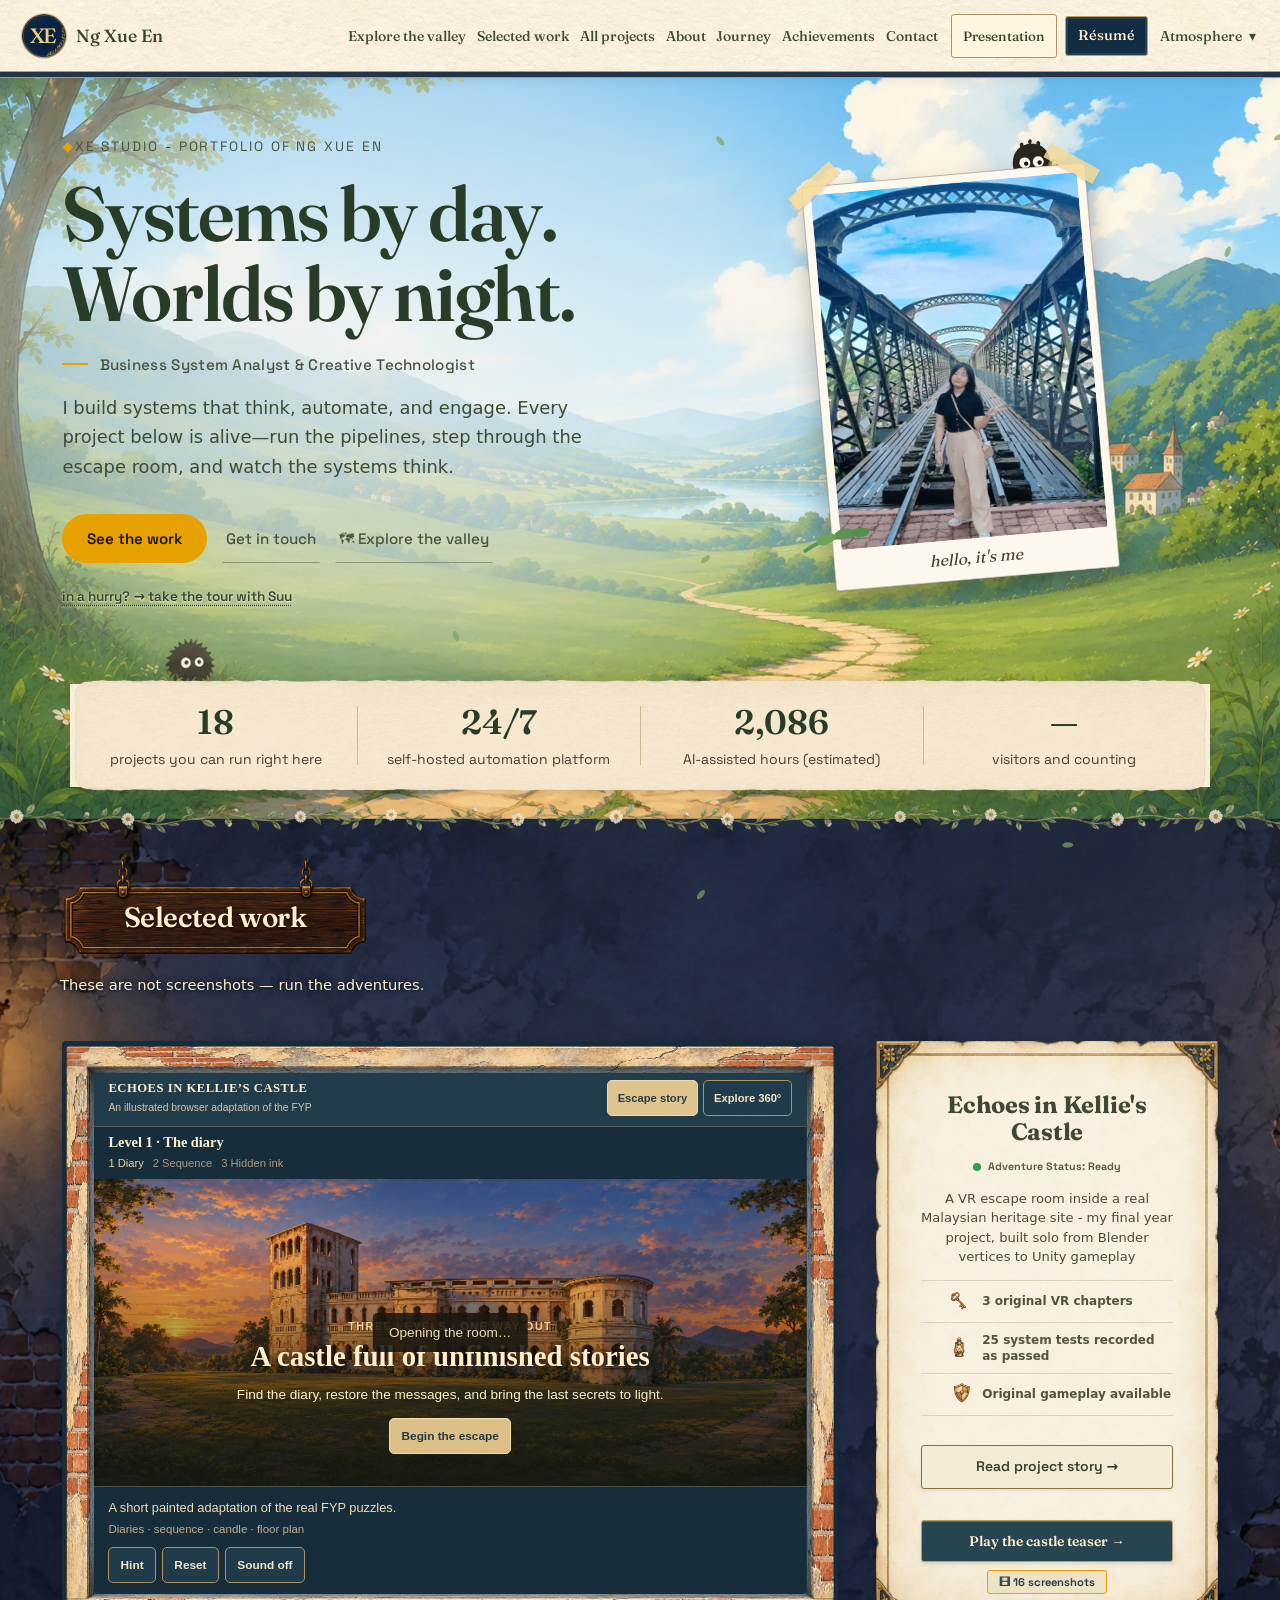
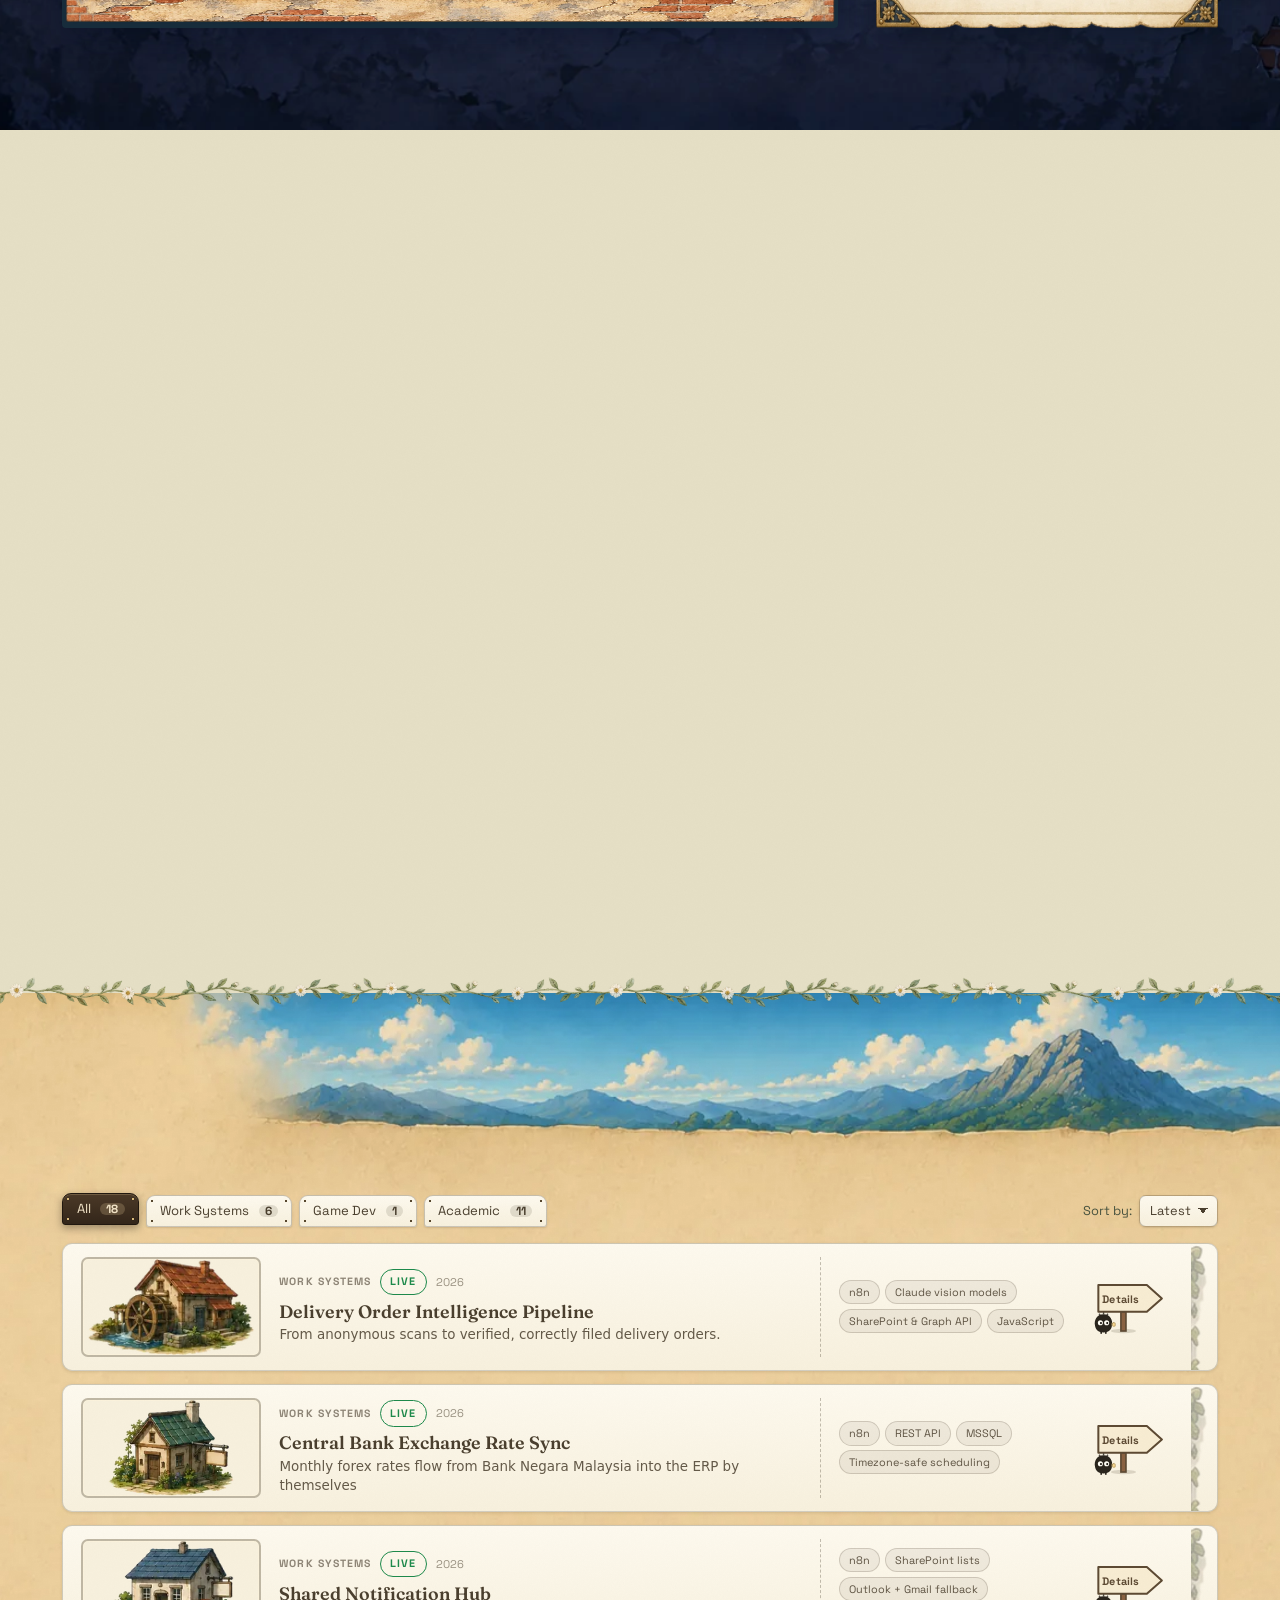
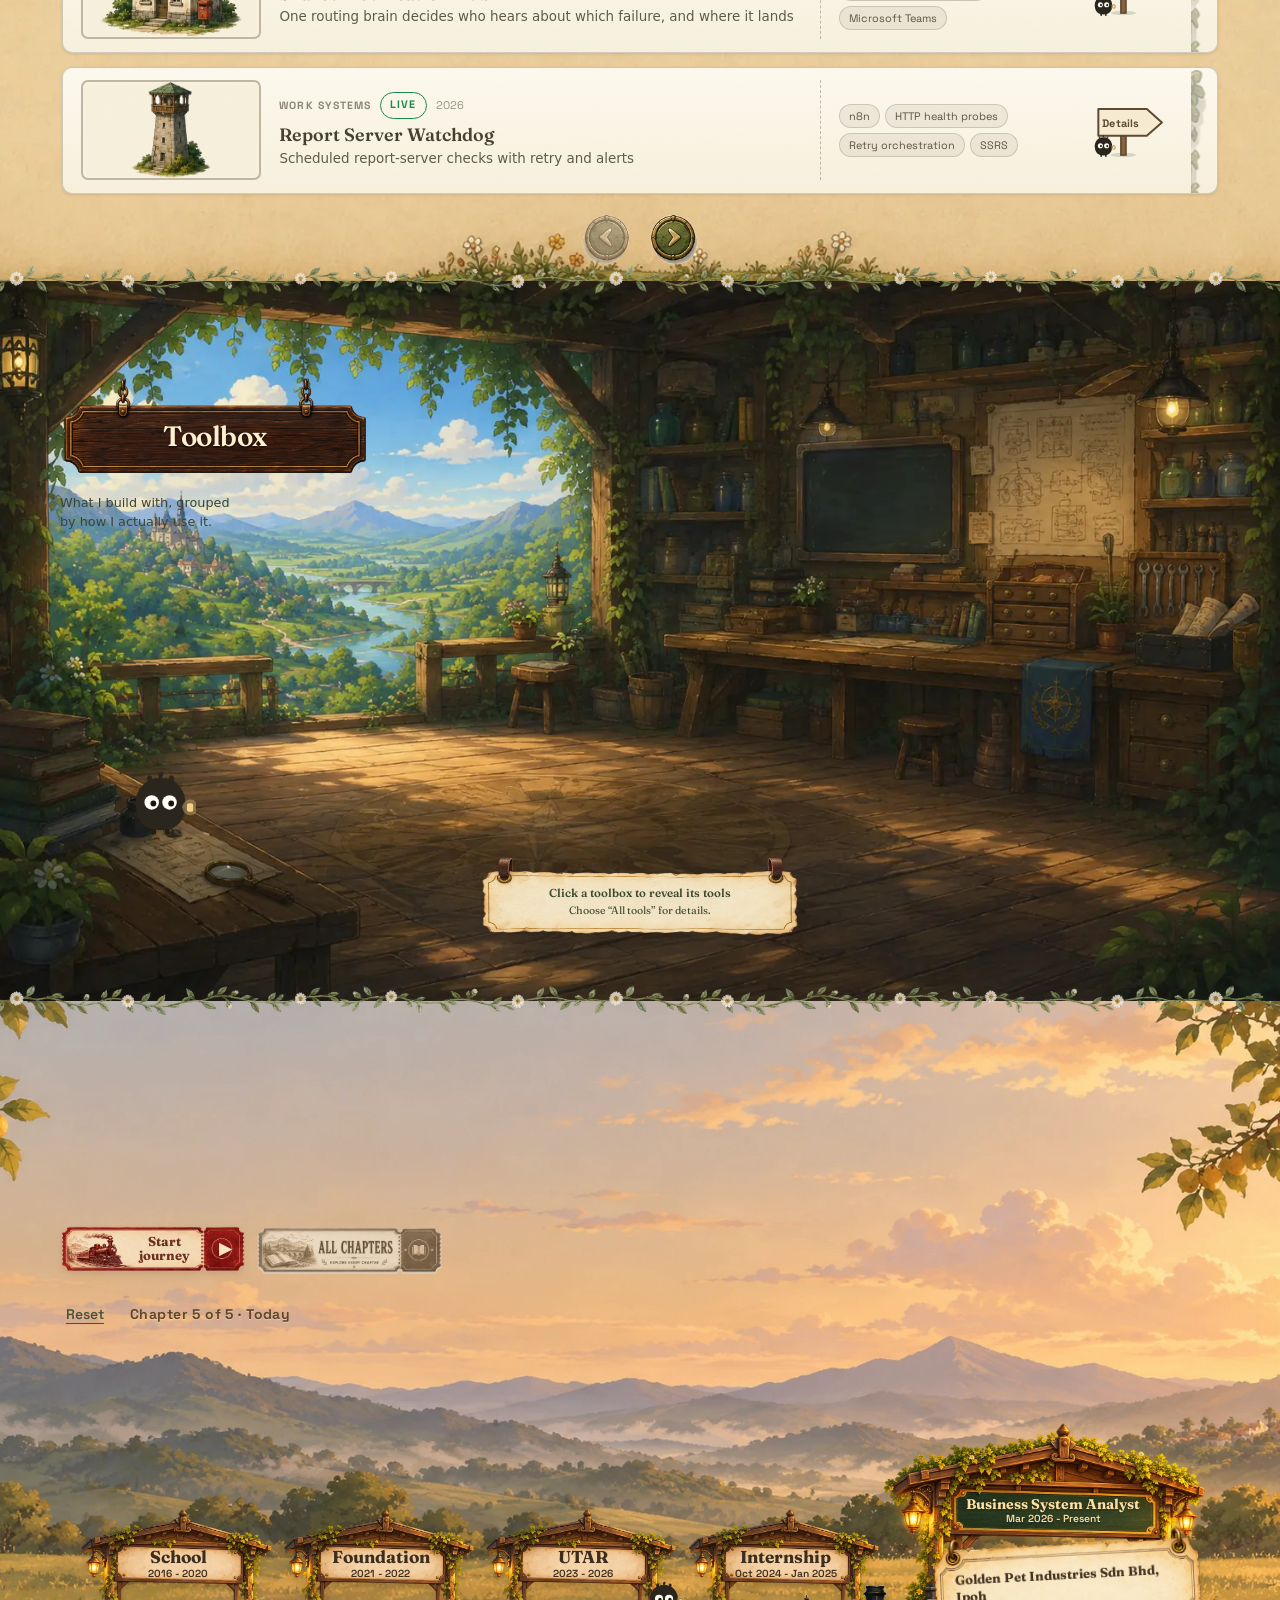
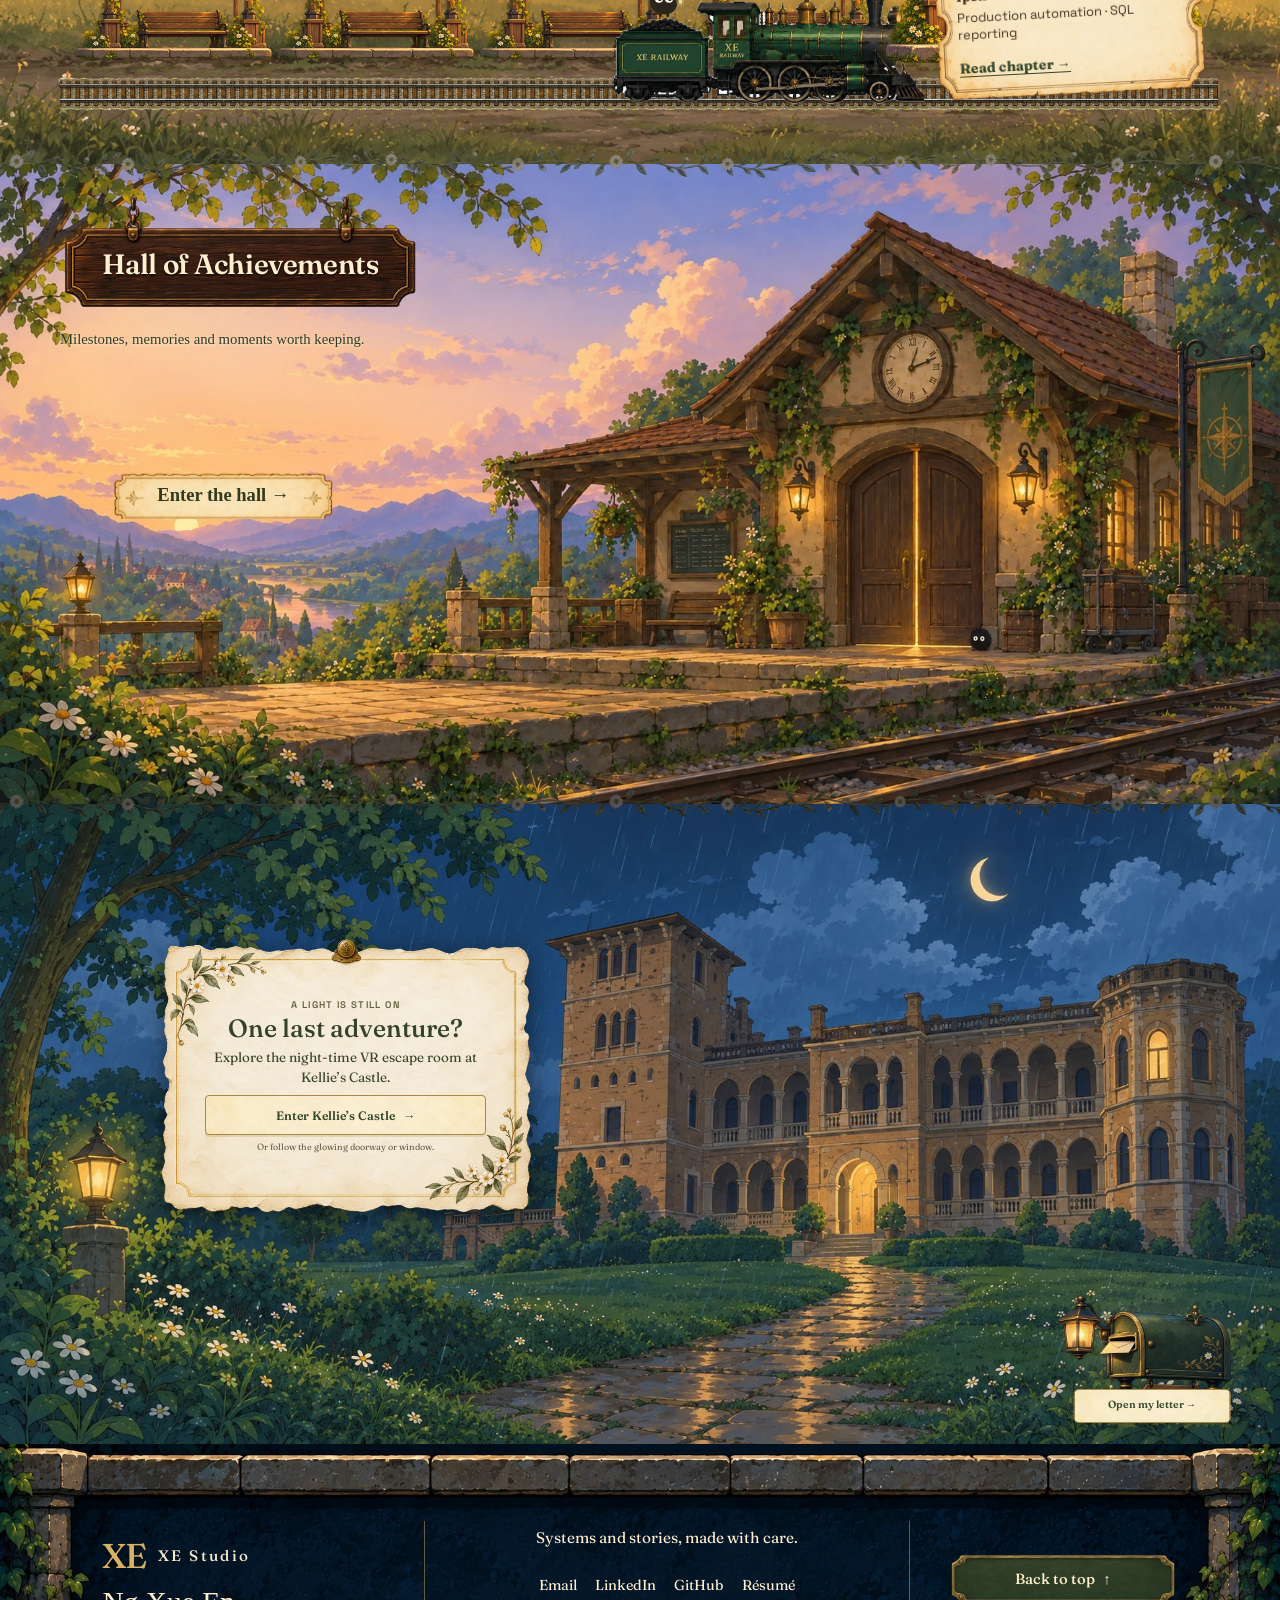
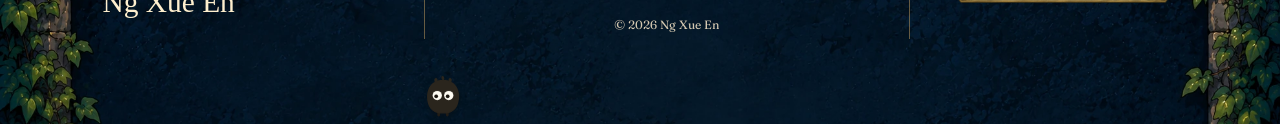
==== commit c60de565: "Complete Archive and Hall painted night backgrounds" ====
--- a/index.html
+++ b/index.html
@@ -1091,7 +1091,7 @@
 <div class="toast" id="toast" hidden></div>
 
 <!-- Full styles gate later scripts; critical hero styles are already painted. -->
-<link rel="stylesheet" id="site-styles" href="css/site-runtime.css?v=full-dark-b-v1">
+<link rel="stylesheet" id="site-styles" href="css/site-runtime.css?v=full-dark-scenes-v2">
 
 <!-- natural sizes of assets/journey/*.webp, generated by tools/build-journey-assets.py;
      must load before the full DOMContentLoaded section render -->
--- a/css/site-runtime.css
+++ b/css/site-runtime.css
@@ -8668,8 +8668,20 @@
   --ink:var(--dark-ink); --ink-2:var(--dark-muted); --ink-3:var(--dark-muted);
   --paper-ink:var(--dark-ink); --bg-raise:#223442; --line:var(--dark-rule);
 }
-html[data-theme="dark"] #projects::before { background:#172735 url('../assets/selected/full-dark-b/paper-texture-dark-v1.webp') center top/cover; }
+html[data-theme="dark"] #projects::before { background:#172735 url('../assets/selected/full-dark-b/archive-night-v1.webp') center top/cover no-repeat; }
 html[data-theme="dark"] #selected::before { background-color:#14232e; }
+/* The live Hall facade replaces its old pseudo-backdrop; the animation's
+   leaves must crop the same selected painting to avoid a daytime flash. */
+html[data-theme="dark"] .ach-hall.hall-painted,
+html[data-theme="dark"] .hall-motion-leaf {
+  background-image:url('../assets/selected/full-dark-b/hall-station-night-v1.webp');
+}
+html[data-theme="dark"] #achievements.hall-closed > .section-head p:not(.ach-tally) {
+  color:var(--dark-ink); text-shadow:0 1px 3px #0d1b28;
+}
+@media(max-width:760px) {
+  html[data-theme="dark"] #achievements.hall-closed > .section-head { background:#14232e; }
+}
 /* Shared project scroll lives outside #projects. Use only source/slice
    overrides so responsive border widths continue to reserve identical space. */
 html[data-theme="dark"] .pjs-scroll {
--- a/css/site-runtime.css
+++ b/css/site-runtime.css
@@ -8668,8 +8668,20 @@
   --ink:var(--dark-ink); --ink-2:var(--dark-muted); --ink-3:var(--dark-muted);
   --paper-ink:var(--dark-ink); --bg-raise:#223442; --line:var(--dark-rule);
 }
-html[data-theme="dark"] #projects::before { background:#172735 url('../assets/selected/full-dark-b/paper-texture-dark-v1.webp') center top/cover; }
+html[data-theme="dark"] #projects::before { background:#172735 url('../assets/selected/full-dark-b/archive-night-v1.webp') center top/cover no-repeat; }
 html[data-theme="dark"] #selected::before { background-color:#14232e; }
+/* The live Hall facade replaces its old pseudo-backdrop; the animation's
+   leaves must crop the same selected painting to avoid a daytime flash. */
+html[data-theme="dark"] .ach-hall.hall-painted,
+html[data-theme="dark"] .hall-motion-leaf {
+  background-image:url('../assets/selected/full-dark-b/hall-station-night-v1.webp');
+}
+html[data-theme="dark"] #achievements.hall-closed > .section-head p:not(.ach-tally) {
+  color:var(--dark-ink); text-shadow:0 1px 3px #0d1b28;
+}
+@media(max-width:760px) {
+  html[data-theme="dark"] #achievements.hall-closed > .section-head { background:#14232e; }
+}
 /* Shared project scroll lives outside #projects. Use only source/slice
    overrides so responsive border widths continue to reserve identical space. */
 html[data-theme="dark"] .pjs-scroll {
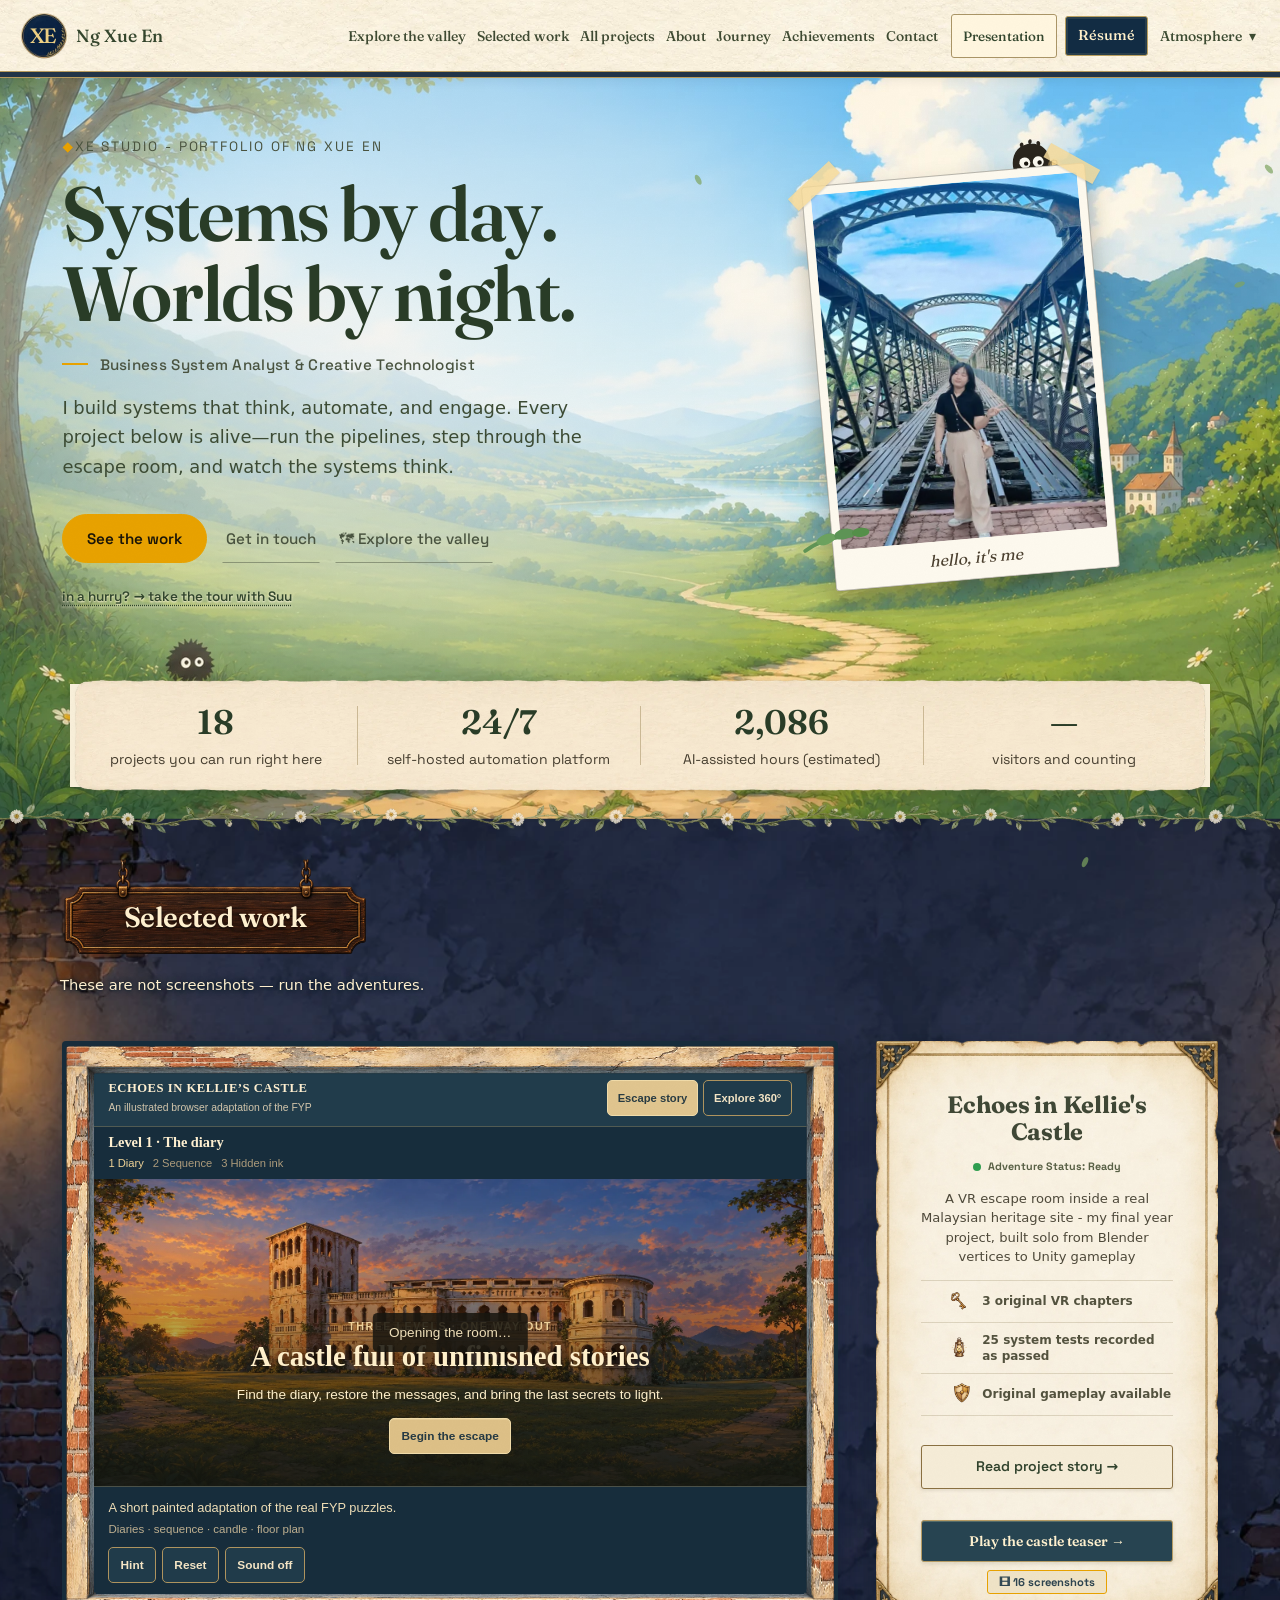
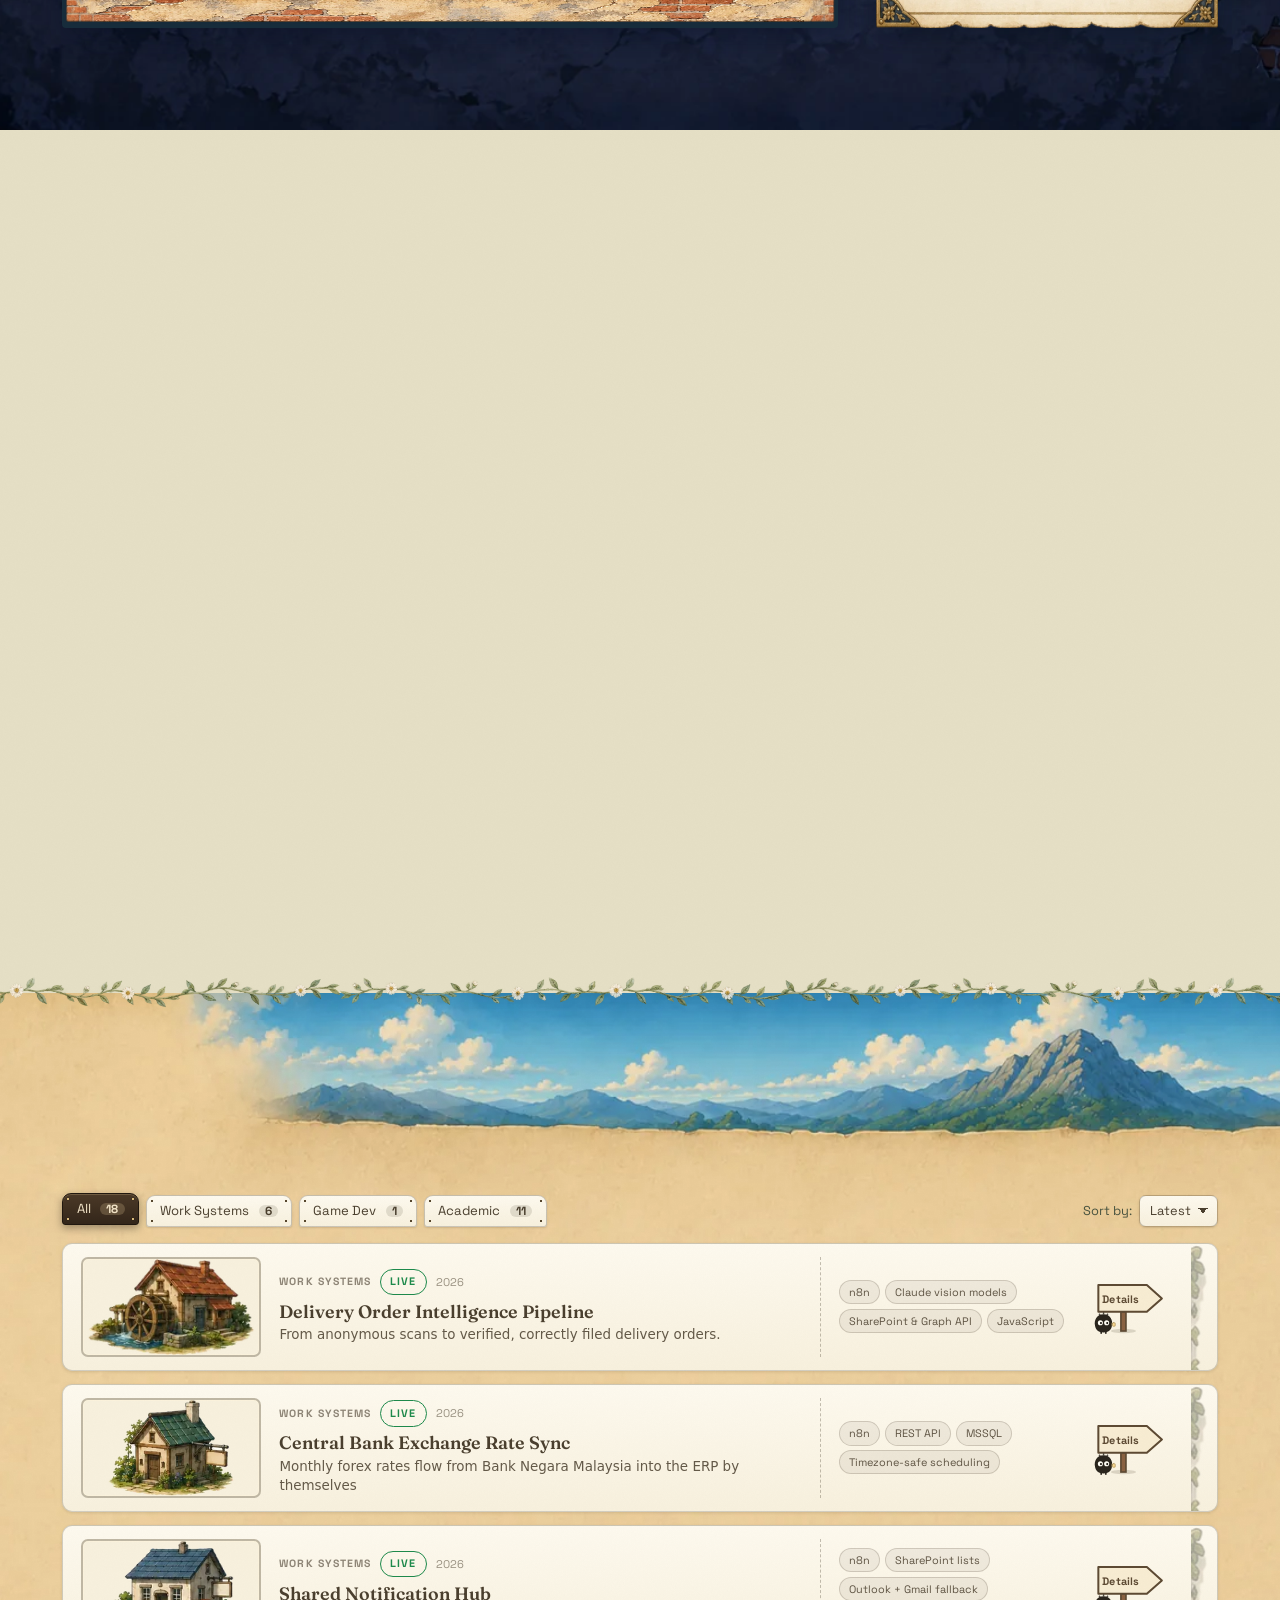
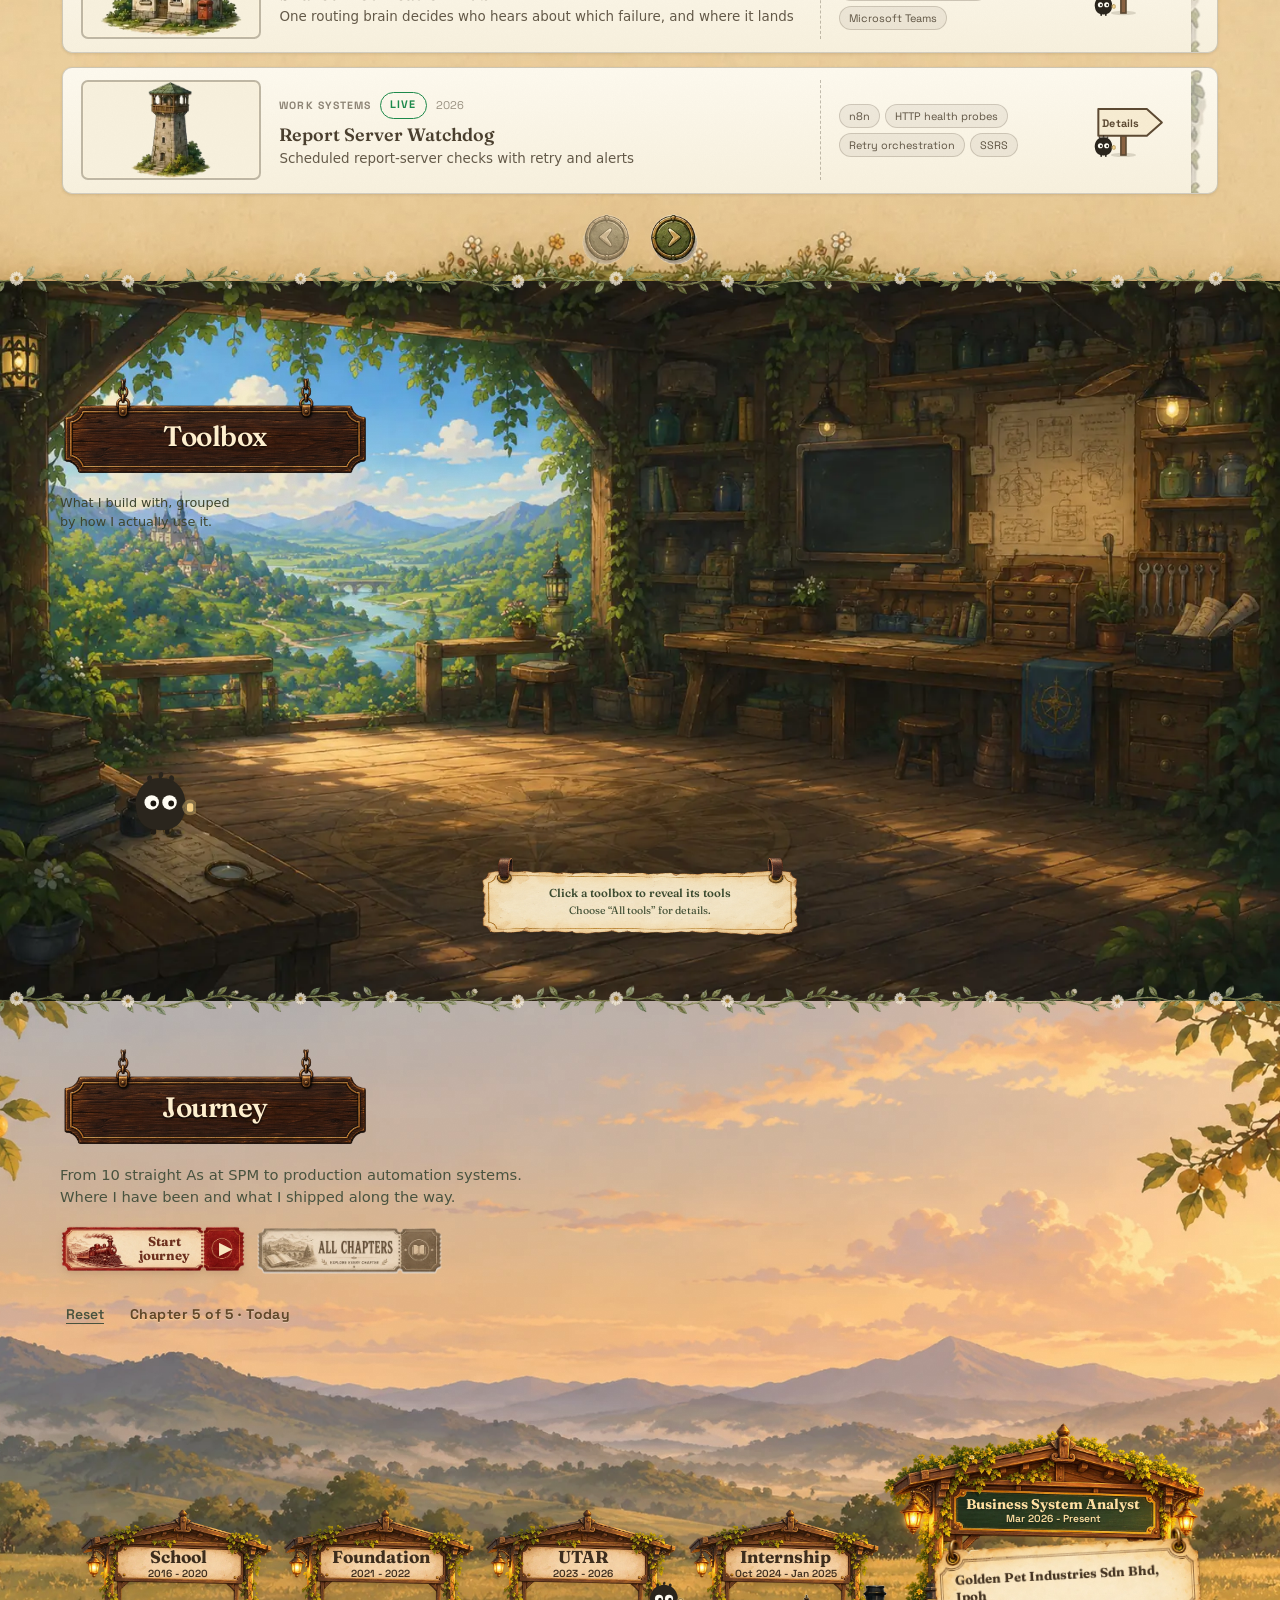
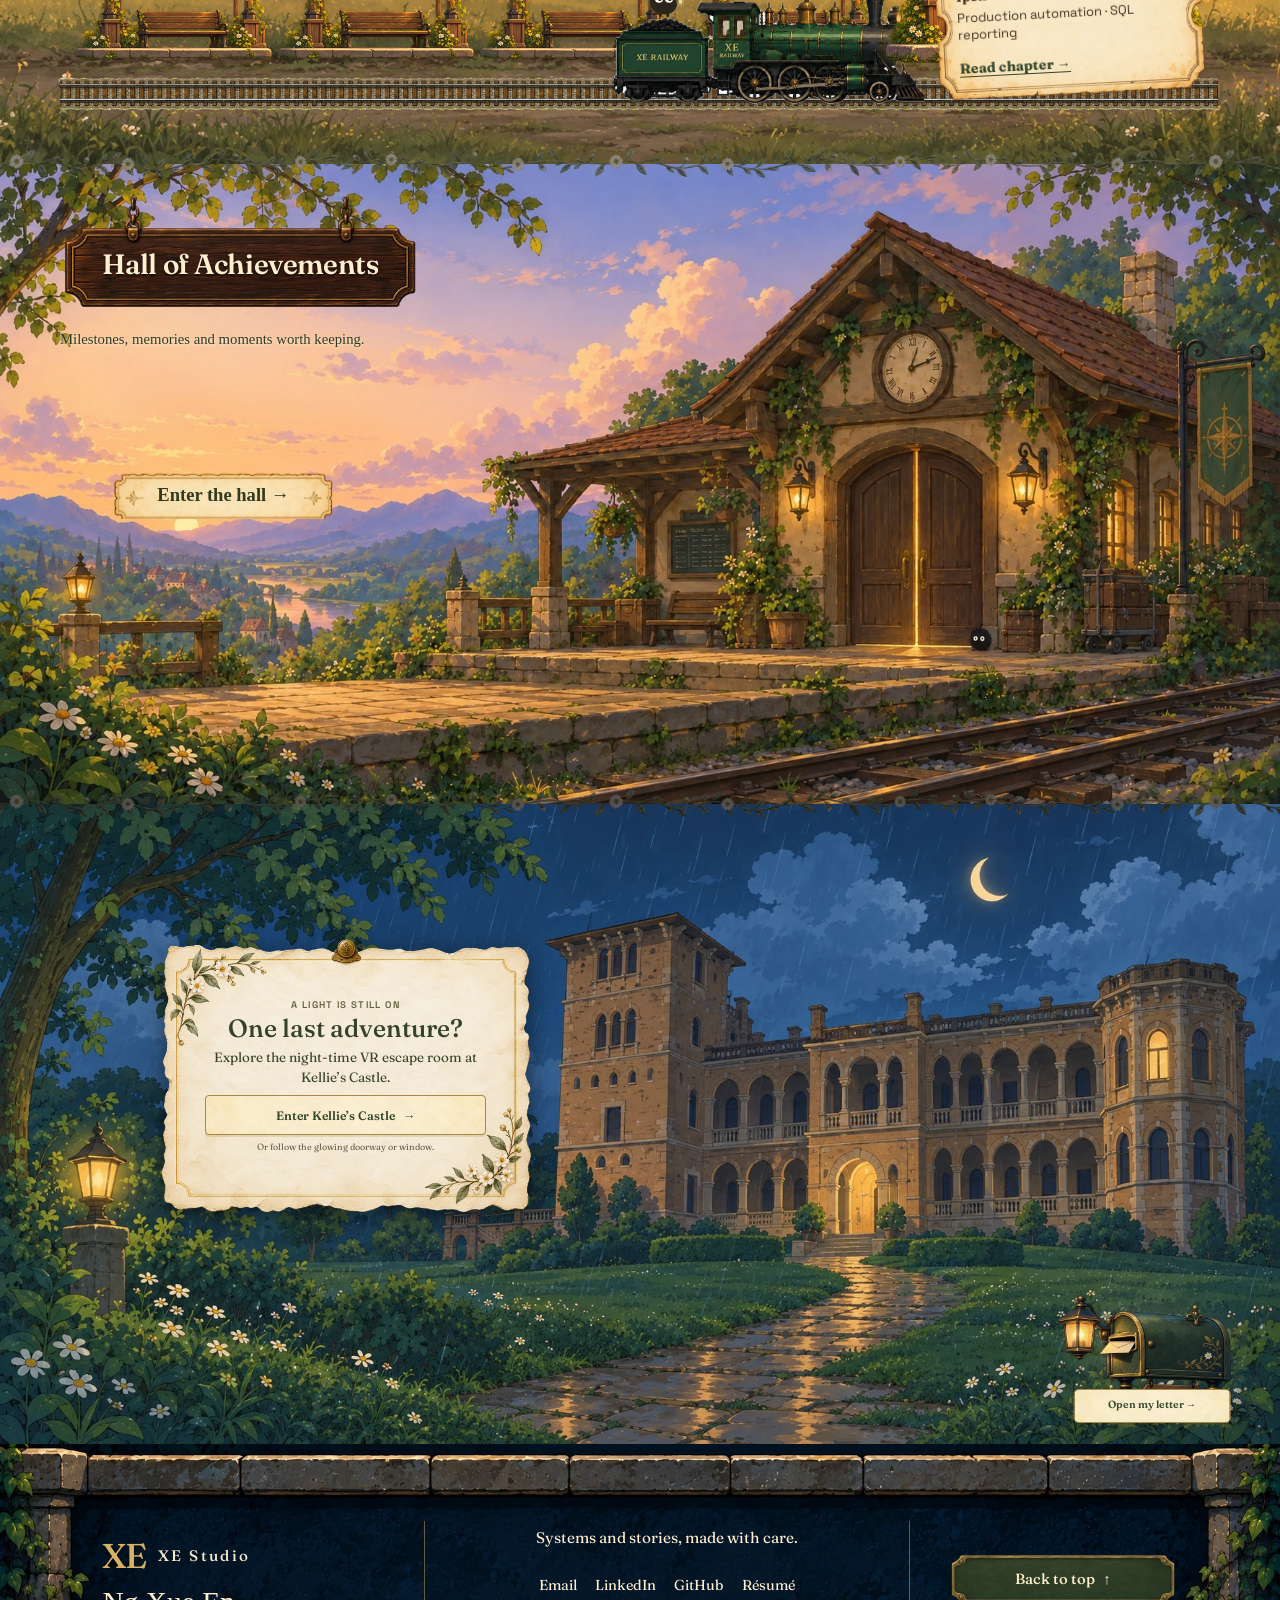
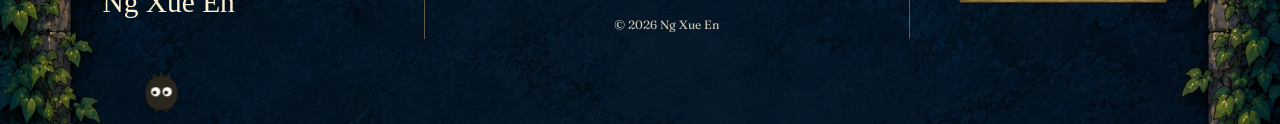
==== commit 472726c8: "Keep Suu visible during ordinary portfolio browsing" ====
--- a/index.html
+++ b/index.html
@@ -1091,7 +1091,7 @@
 <div class="toast" id="toast" hidden></div>
 
 <!-- Full styles gate later scripts; critical hero styles are already painted. -->
-<link rel="stylesheet" id="site-styles" href="css/site-runtime.css?v=full-dark-scenes-v2">
+<link rel="stylesheet" id="site-styles" href="css/site-runtime.css?v=suu-visibility-v1">
 
 <!-- natural sizes of assets/journey/*.webp, generated by tools/build-journey-assets.py;
      must load before the full DOMContentLoaded section render -->
--- a/css/site-runtime.css
+++ b/css/site-runtime.css
@@ -130,6 +130,18 @@
    scroll (world.js spriteFrame keys off scroll progress, not a cursor), so
    touch is fine. The reading lantern she'd otherwise carry is hidden on mobile,
    so she always scroll-walks. */
+
+/* Keep Suu while browsing; yield only to active readers, dialogs and controls.
+   Scope focus to the game itself so nearby story links cannot hide her. */
+body.ja-modal-open #sprite,
+body:has(.about-detail:not([hidden])) #sprite,
+body:has(.pj-overlay) #sprite,
+body:has(.hall-overlay) #sprite,
+body:has(dialog[open]) #sprite,
+body:has(.castle-experience:focus-within) #sprite,
+body:has(.dw:focus-within) #sprite {
+  opacity: 0; pointer-events: none;
+}
 
 /* night falls at the bottom of the valley */
 body.night .footer { color: #aab3c8; }
@@ -7352,7 +7364,7 @@
   .ft-scene--mill .ft-story { font-size: .72rem; padding-block: .5rem; }
 }
 
-body:has(.ft-scene--mill:hover) #sprite,body:has(.ft-scene--mill:focus-within) #sprite { opacity:0; pointer-events:none; }
+/* Hovering the painted workshop alone does not dismiss Suu. */
 
 /* Generated paper surface and one restrained olive/brass button palette. */
 .ft-scene--mill { --mill-button-paper: url('../assets/selected/workshop-button-parchment-v1.webp'); --mill-button-ink:#314529; --mill-button-brass:#b39b61; }
@@ -7402,7 +7414,7 @@
 .ft-scene--castle .film-btn { font-size: .7rem; }
 .demo.cx-host { padding: 0; border: 0; box-shadow: none; background: transparent; }
 .demo.cx-host::before,.demo.cx-host::after { display: none; }
-body.castle-in-view #sprite, body:has(.ft-scene--castle:hover) #sprite, body:has(.cx-dialog[open]) #sprite { opacity: 0; pointer-events: none; }
+/* Suu yields to focused game controls and open dialogs, not section visibility. */
 .castle-experience { position: relative; --cx-ink: #f2e2bd; --cx-muted: #c9b998; --cx-gold: #d4aa61; color: var(--cx-ink); width: 100%; min-width: 0; background: #211c16; border: 1px solid #8e713e; border-radius: 10px; overflow: hidden; box-shadow: 0 12px 28px #15201855; font: 400 .85rem/1.4 var(--body, sans-serif); }
 .castle-experience *, .cx-dialog * { box-sizing: border-box; }
 .cx-header { display: flex; align-items: center; justify-content: space-between; gap: .75rem; min-height: 56px; padding: .6rem 1rem; background: linear-gradient(#30271c, #211c16); border-bottom: 1px solid #7b6237; }
@@ -7743,7 +7755,7 @@
  .castle-glow-hint { font-size:.65rem; }
 }
 @media(prefers-reduced-motion:reduce) { .castle-glow-link { animation:none; } .castle-hotspot-label { transition:none; } }
-body:has(#castle:hover) #sprite,body:has(#castle:focus-within) #sprite { opacity:0; pointer-events:none; }
+/* The farewell invitation is browsing, not an active game. */
 @media(min-width:901px) { .castle-invitation { left:12%; top:20%; width:30%; } }
 @media(max-width:900px) { .castle-window-link .castle-hotspot-label { transform:translateX(-85%); } }
 
@@ -7782,7 +7794,7 @@
 #about .about-links { display:flex; flex-wrap:wrap; gap:18px; margin-top:16px; }
 #about .about-links a { color:#4f673e; font:600 .73rem/1.5 var(--label); text-decoration:underline; text-underline-offset:4px; }
 #about summary:focus-visible,#about a:focus-visible { outline:2px solid #4f673e; outline-offset:4px; }
-body.about-journal-in-view #sprite,body:has(#about:hover) #sprite,body:has(#about:focus-within) #sprite { opacity:0; pointer-events:none; }
+/* Ordinary About reading does not dismiss the valley companion. */
 @media (max-width:1200px) {
   #about { padding:2.5rem 12px 1rem; }
   #about .about-inner { width:min(100%,560px); aspect-ratio:auto; background:none; display:grid; gap:10px; }
--- a/css/site-runtime.css
+++ b/css/site-runtime.css
@@ -130,6 +130,18 @@
    scroll (world.js spriteFrame keys off scroll progress, not a cursor), so
    touch is fine. The reading lantern she'd otherwise carry is hidden on mobile,
    so she always scroll-walks. */
+
+/* Keep Suu while browsing; yield only to active readers, dialogs and controls.
+   Scope focus to the game itself so nearby story links cannot hide her. */
+body.ja-modal-open #sprite,
+body:has(.about-detail:not([hidden])) #sprite,
+body:has(.pj-overlay) #sprite,
+body:has(.hall-overlay) #sprite,
+body:has(dialog[open]) #sprite,
+body:has(.castle-experience:focus-within) #sprite,
+body:has(.dw:focus-within) #sprite {
+  opacity: 0; pointer-events: none;
+}
 
 /* night falls at the bottom of the valley */
 body.night .footer { color: #aab3c8; }
@@ -7352,7 +7364,7 @@
   .ft-scene--mill .ft-story { font-size: .72rem; padding-block: .5rem; }
 }
 
-body:has(.ft-scene--mill:hover) #sprite,body:has(.ft-scene--mill:focus-within) #sprite { opacity:0; pointer-events:none; }
+/* Hovering the painted workshop alone does not dismiss Suu. */
 
 /* Generated paper surface and one restrained olive/brass button palette. */
 .ft-scene--mill { --mill-button-paper: url('../assets/selected/workshop-button-parchment-v1.webp'); --mill-button-ink:#314529; --mill-button-brass:#b39b61; }
@@ -7402,7 +7414,7 @@
 .ft-scene--castle .film-btn { font-size: .7rem; }
 .demo.cx-host { padding: 0; border: 0; box-shadow: none; background: transparent; }
 .demo.cx-host::before,.demo.cx-host::after { display: none; }
-body.castle-in-view #sprite, body:has(.ft-scene--castle:hover) #sprite, body:has(.cx-dialog[open]) #sprite { opacity: 0; pointer-events: none; }
+/* Suu yields to focused game controls and open dialogs, not section visibility. */
 .castle-experience { position: relative; --cx-ink: #f2e2bd; --cx-muted: #c9b998; --cx-gold: #d4aa61; color: var(--cx-ink); width: 100%; min-width: 0; background: #211c16; border: 1px solid #8e713e; border-radius: 10px; overflow: hidden; box-shadow: 0 12px 28px #15201855; font: 400 .85rem/1.4 var(--body, sans-serif); }
 .castle-experience *, .cx-dialog * { box-sizing: border-box; }
 .cx-header { display: flex; align-items: center; justify-content: space-between; gap: .75rem; min-height: 56px; padding: .6rem 1rem; background: linear-gradient(#30271c, #211c16); border-bottom: 1px solid #7b6237; }
@@ -7743,7 +7755,7 @@
  .castle-glow-hint { font-size:.65rem; }
 }
 @media(prefers-reduced-motion:reduce) { .castle-glow-link { animation:none; } .castle-hotspot-label { transition:none; } }
-body:has(#castle:hover) #sprite,body:has(#castle:focus-within) #sprite { opacity:0; pointer-events:none; }
+/* The farewell invitation is browsing, not an active game. */
 @media(min-width:901px) { .castle-invitation { left:12%; top:20%; width:30%; } }
 @media(max-width:900px) { .castle-window-link .castle-hotspot-label { transform:translateX(-85%); } }
 
@@ -7782,7 +7794,7 @@
 #about .about-links { display:flex; flex-wrap:wrap; gap:18px; margin-top:16px; }
 #about .about-links a { color:#4f673e; font:600 .73rem/1.5 var(--label); text-decoration:underline; text-underline-offset:4px; }
 #about summary:focus-visible,#about a:focus-visible { outline:2px solid #4f673e; outline-offset:4px; }
-body.about-journal-in-view #sprite,body:has(#about:hover) #sprite,body:has(#about:focus-within) #sprite { opacity:0; pointer-events:none; }
+/* Ordinary About reading does not dismiss the valley companion. */
 @media (max-width:1200px) {
   #about { padding:2.5rem 12px 1rem; }
   #about .about-inner { width:min(100%,560px); aspect-ratio:auto; background:none; display:grid; gap:10px; }
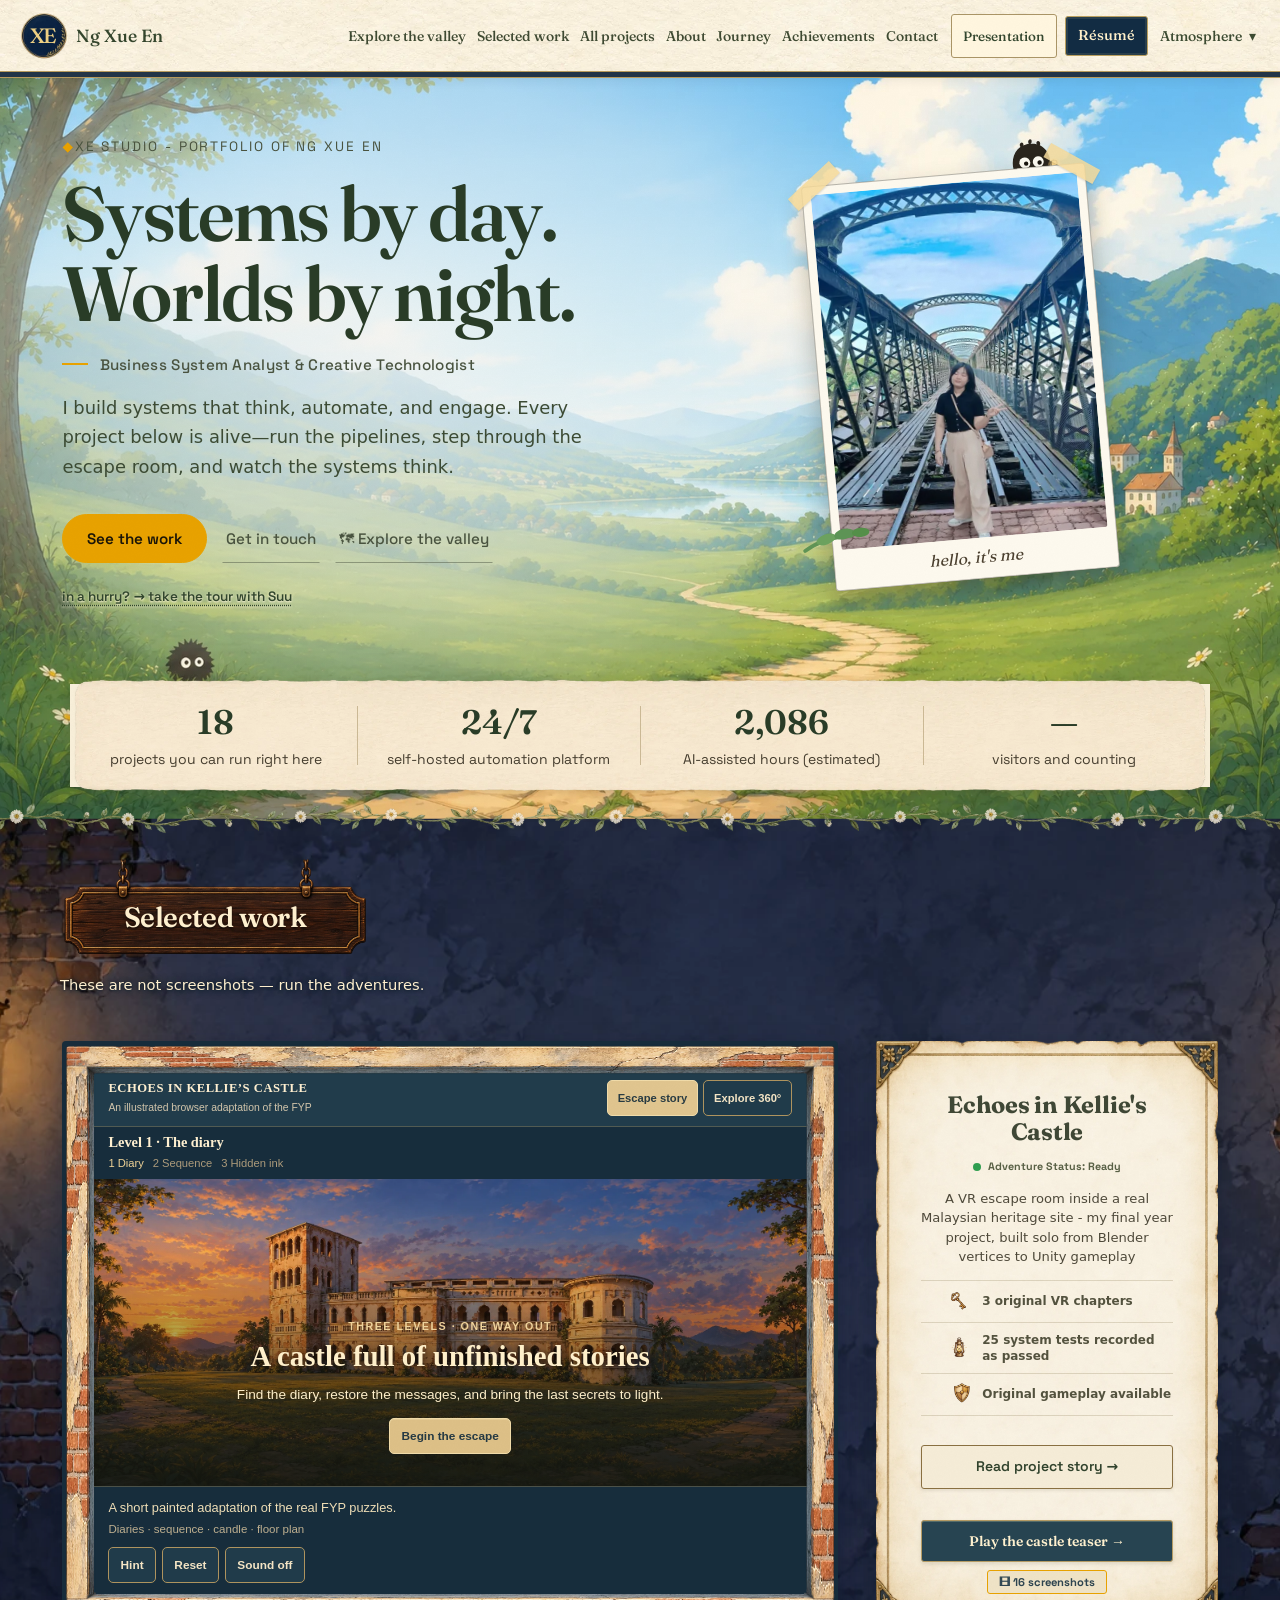
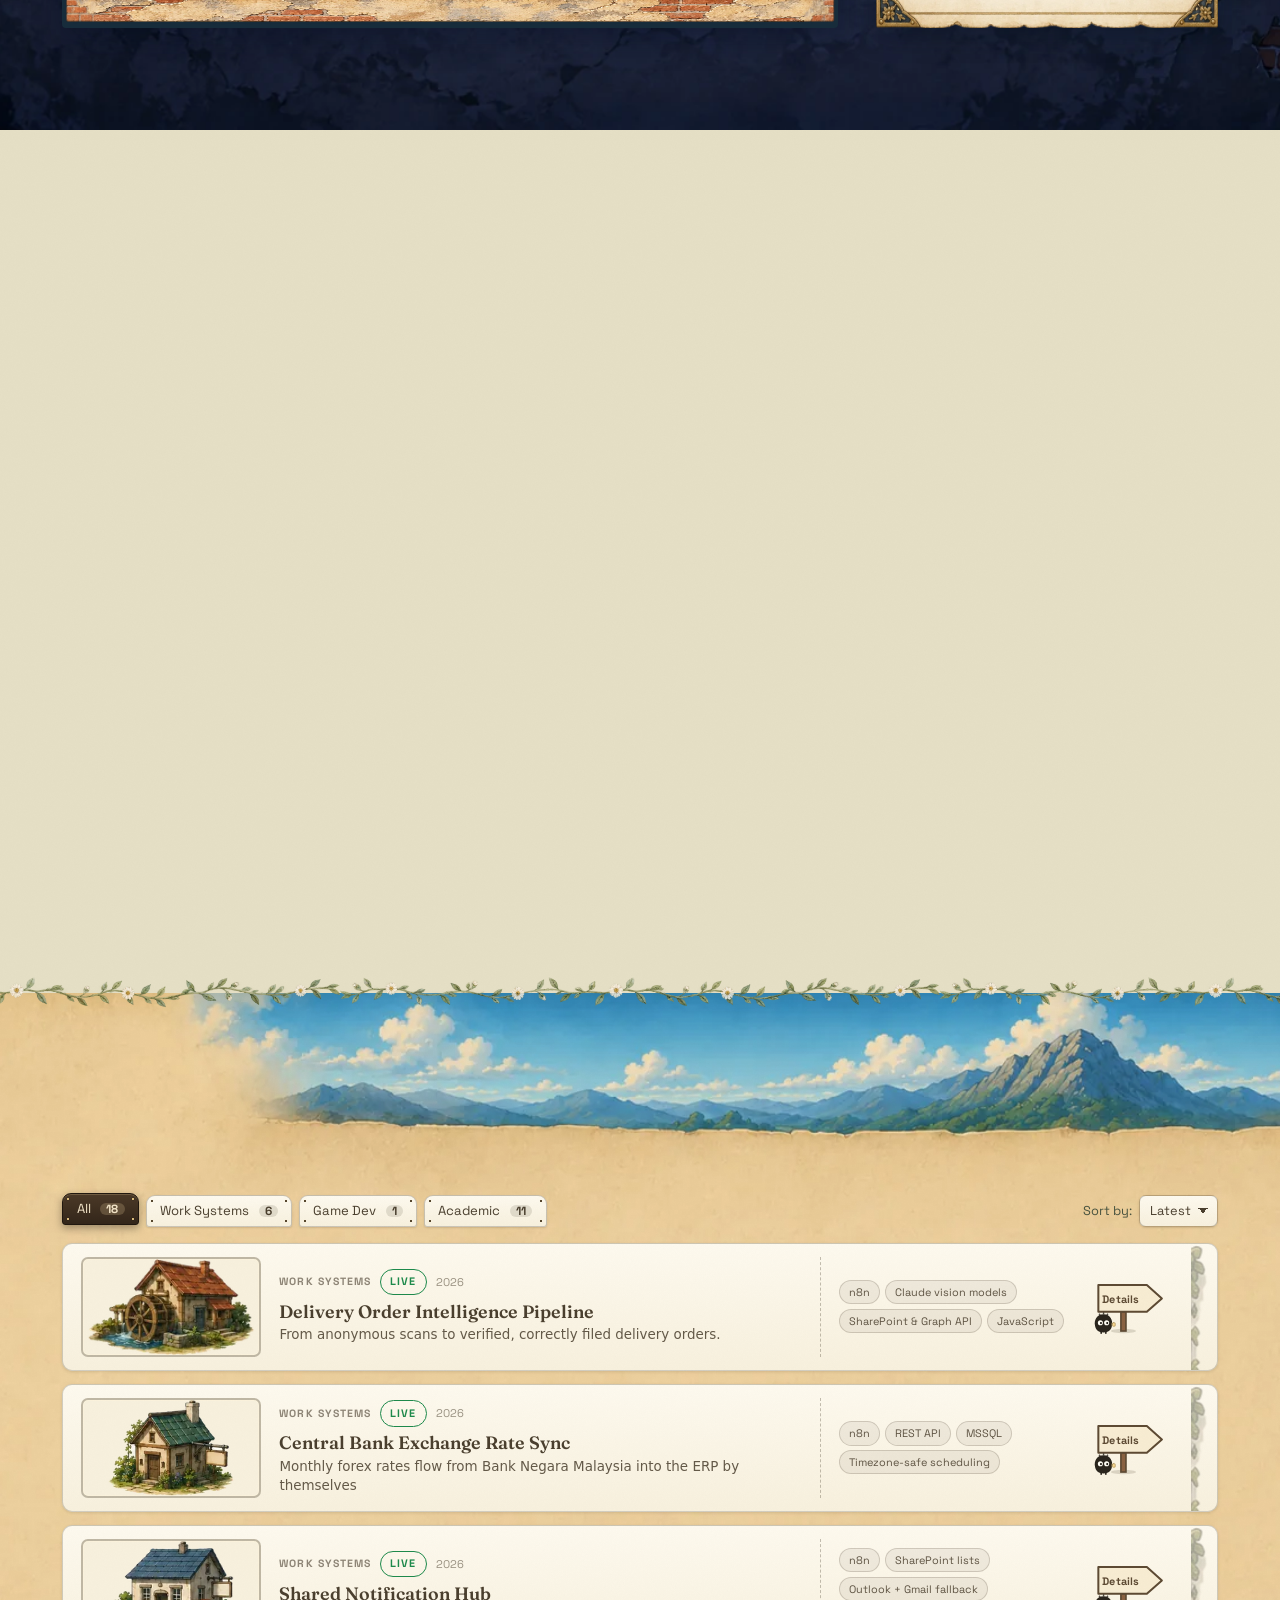
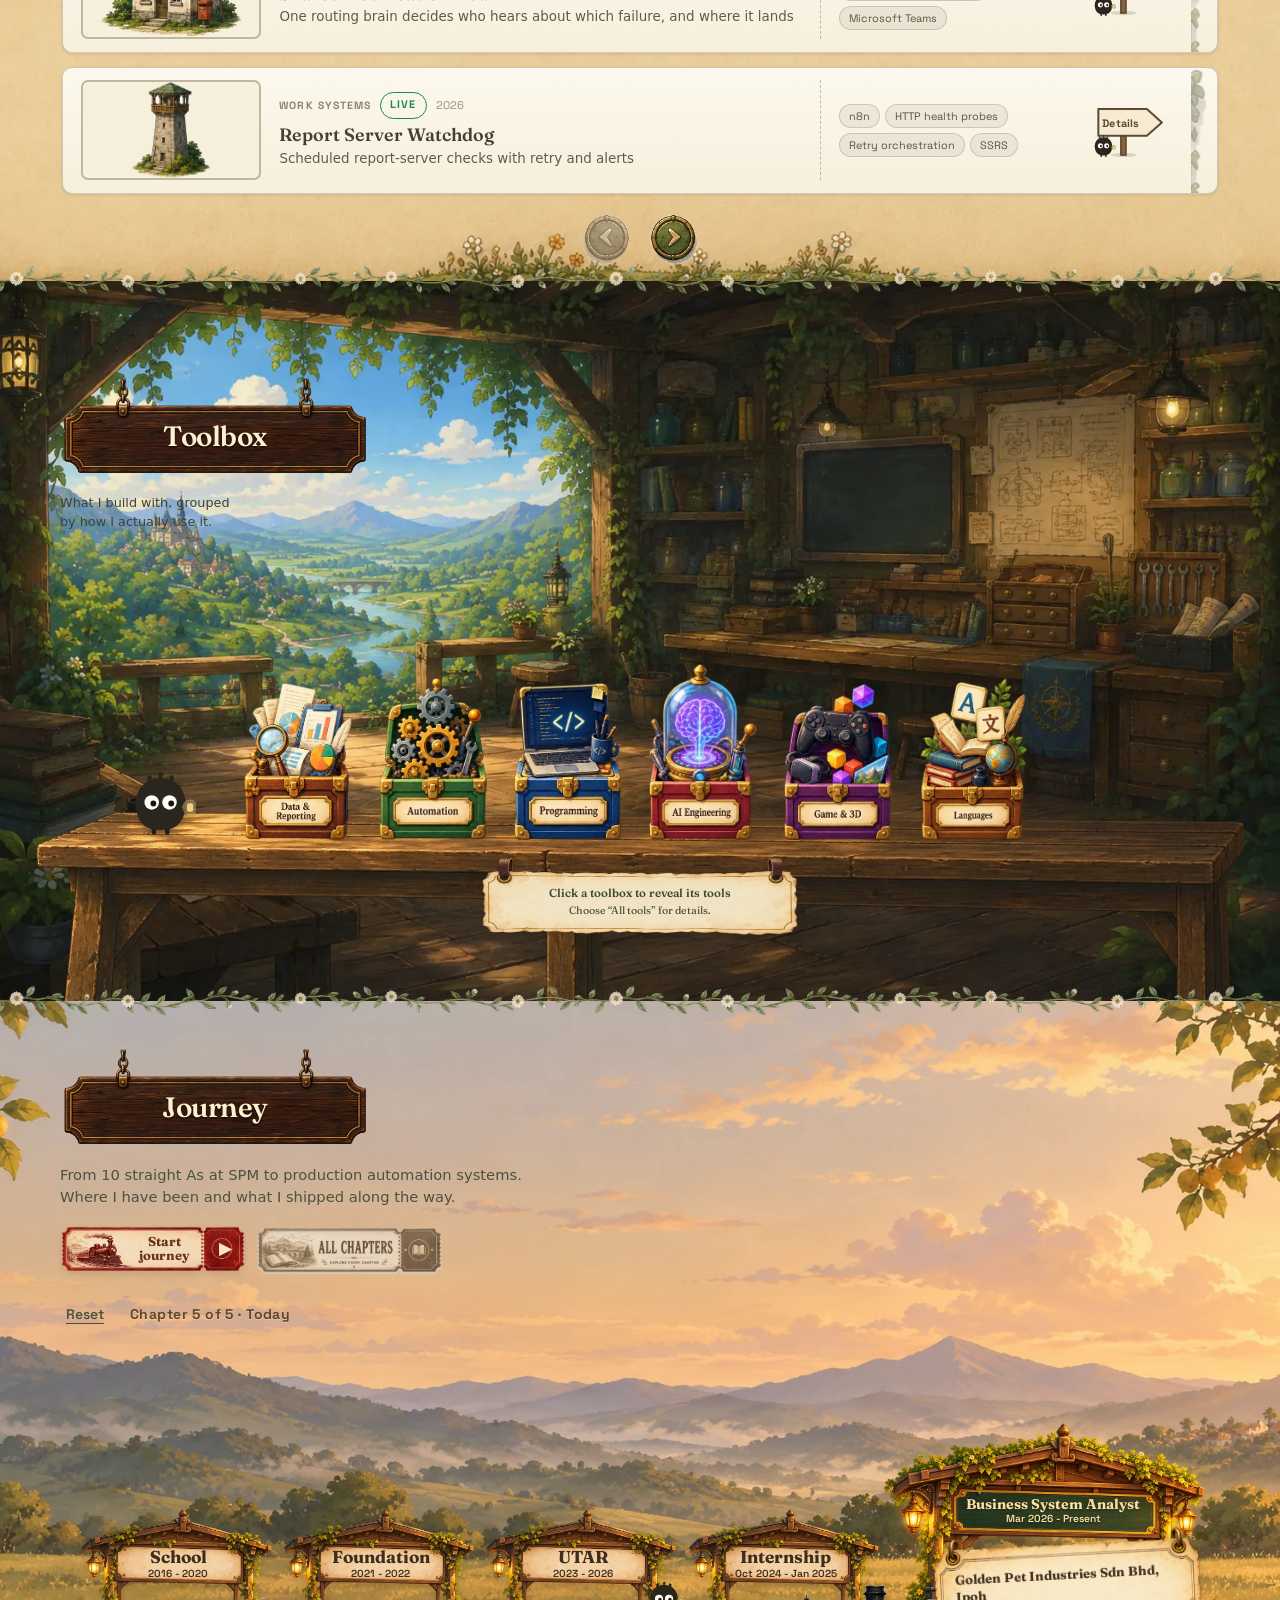
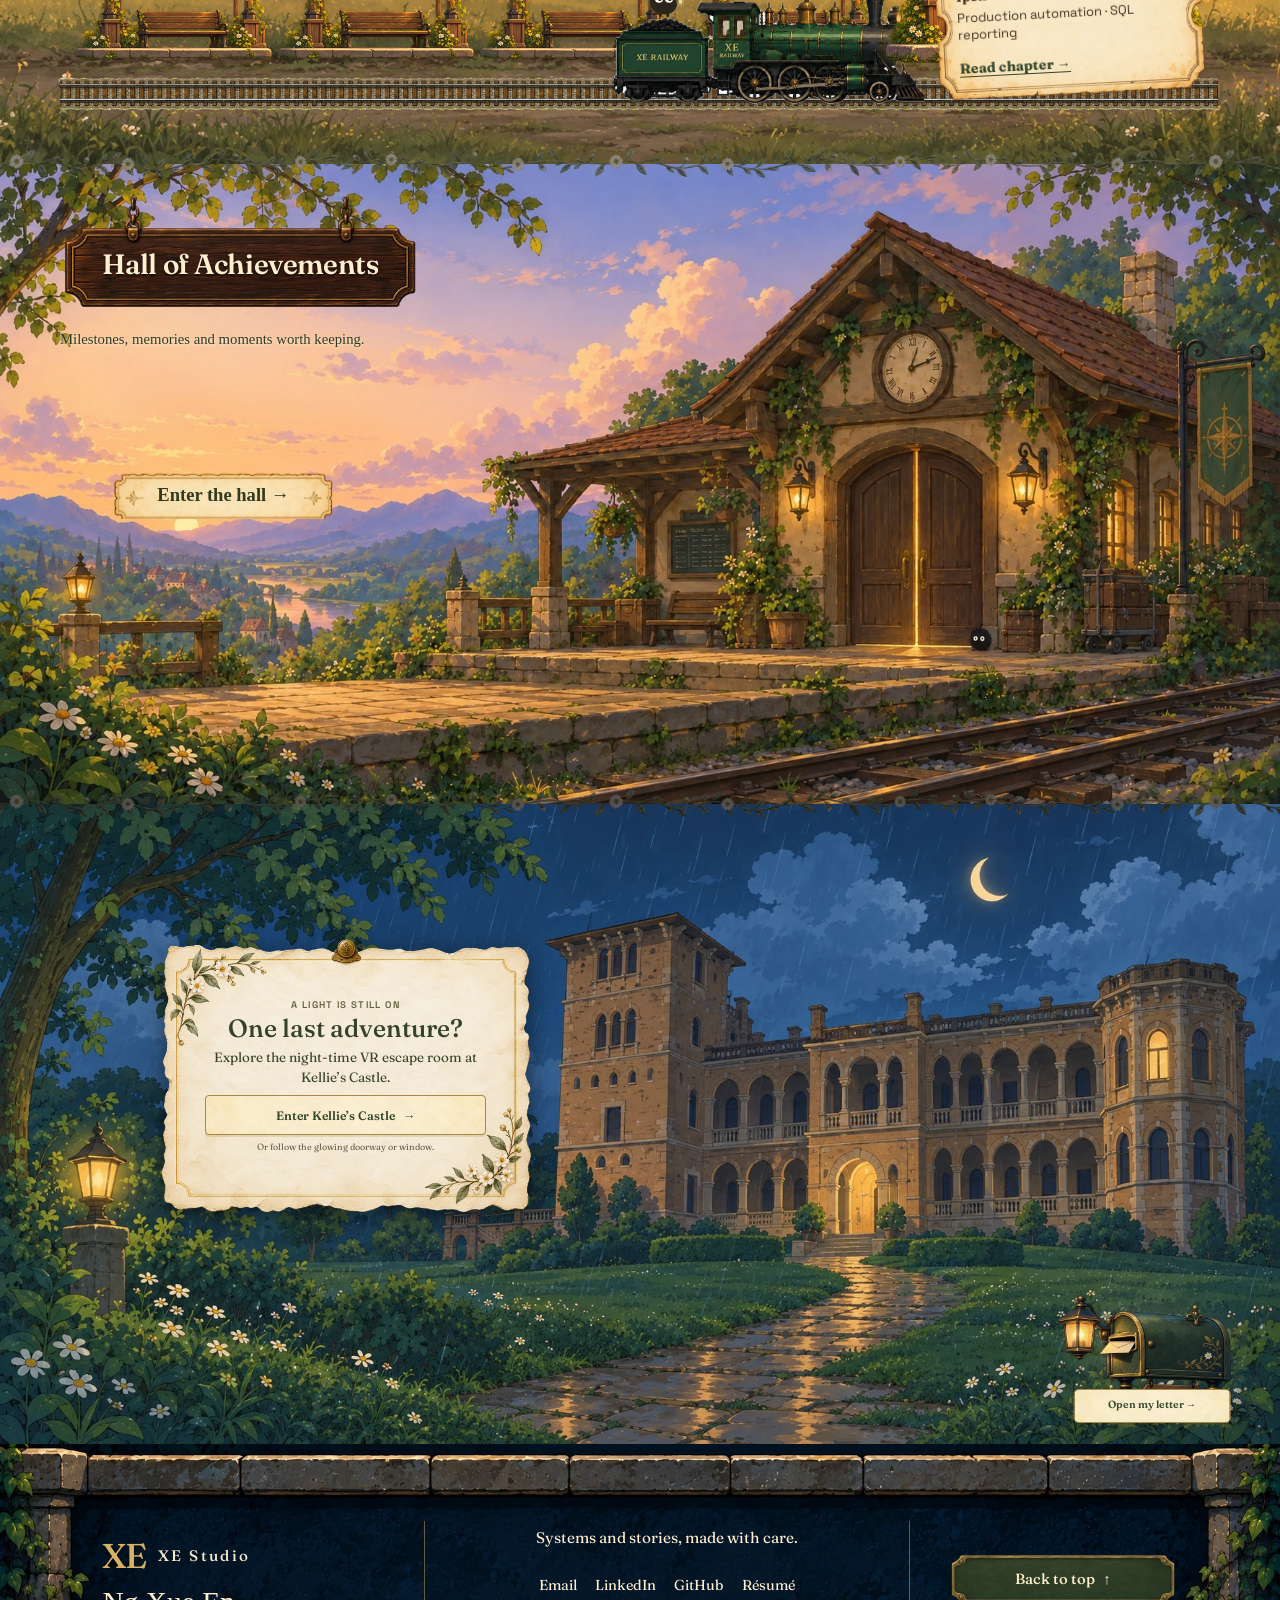
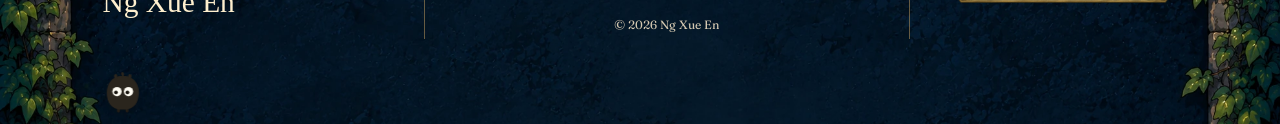
==== commit acf5cc05: "Keep candle-mode Suu inside the viewport" ====
--- a/index.html
+++ b/index.html
@@ -1147,7 +1147,7 @@
 })();
 </script>
 <script fetchpriority="low" src="js/exhibits.js?v=cr040-phone-story-v1"></script>
-<script fetchpriority="low" src="js/world.js?v=startup-v1"></script>
+<script fetchpriority="low" src="js/world.js?v=suu-candle-bounds-v1"></script>
 <script fetchpriority="low" src="js/world-art.js"></script>
 <script fetchpriority="low" src="js/worldmap.js?v=map-help-drag-v1"></script>
 <!-- The All Projects destination: a full-screen shell that owns the Map|List
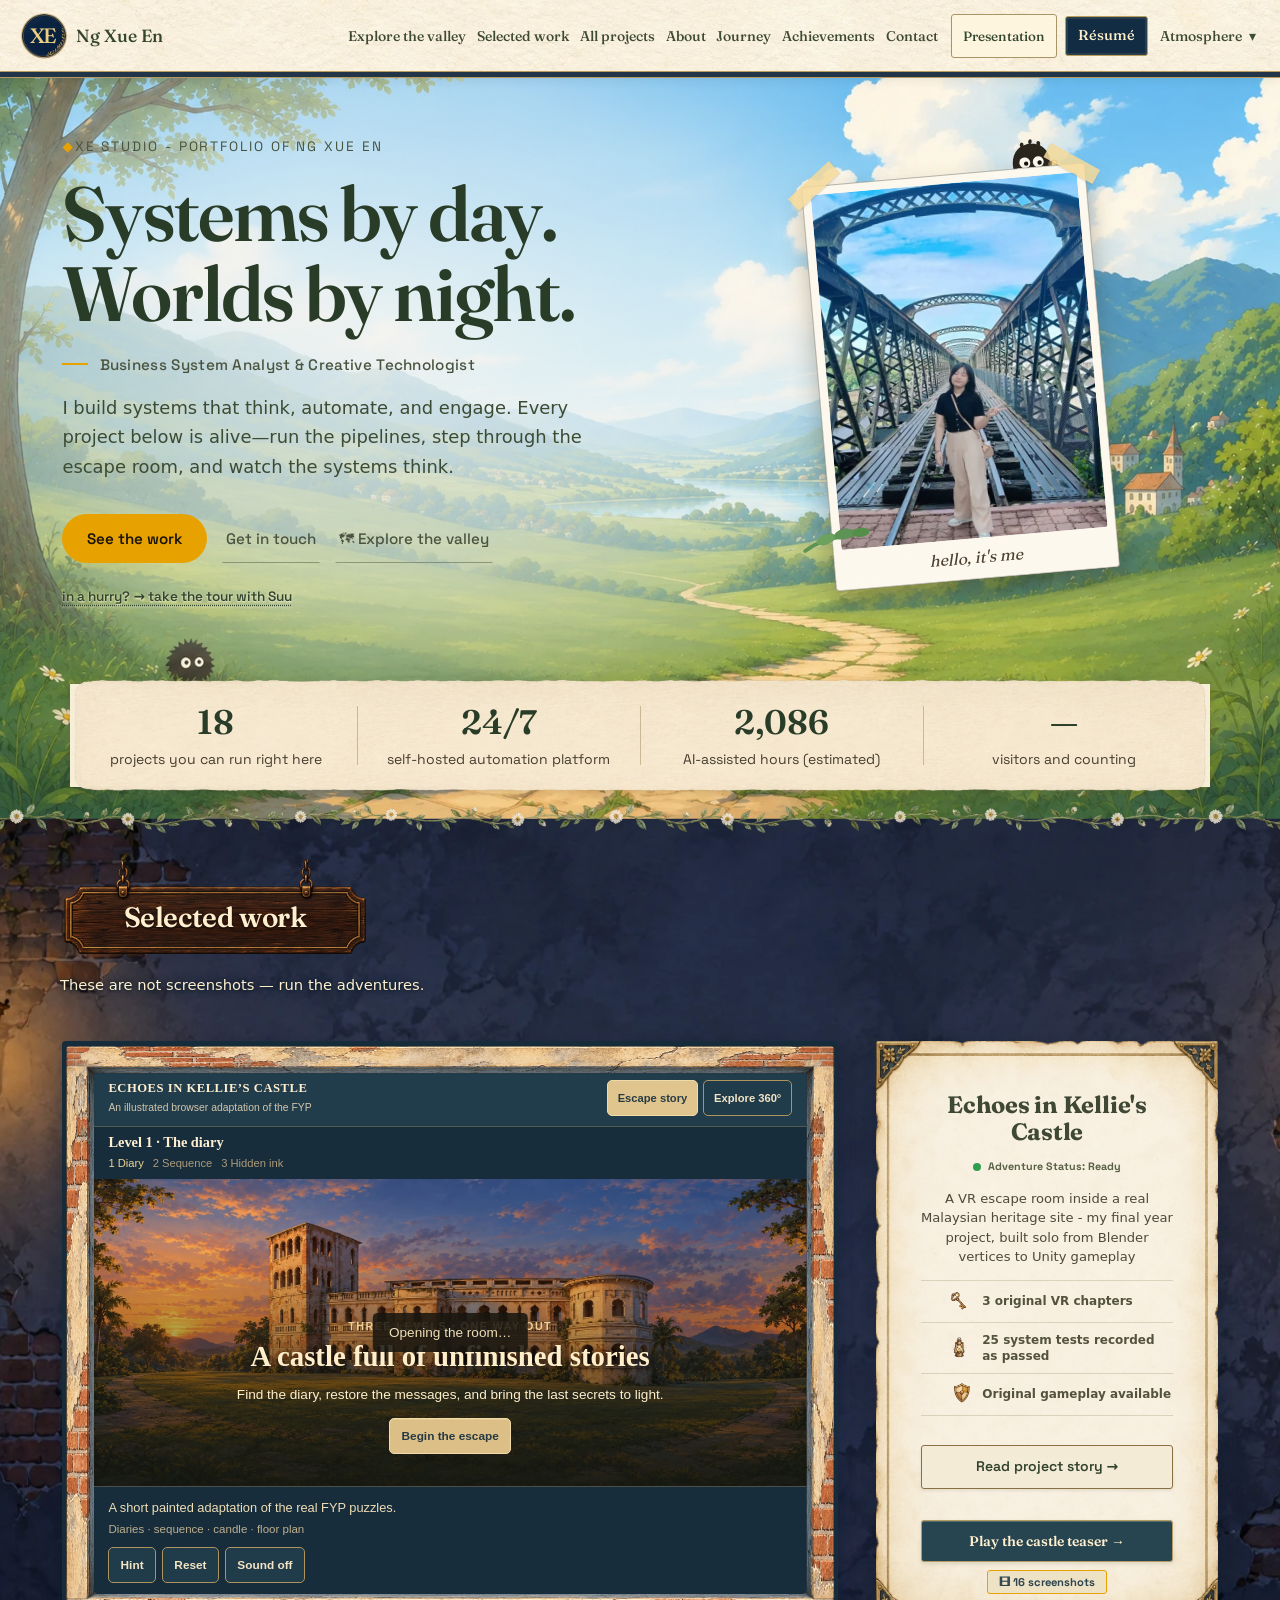
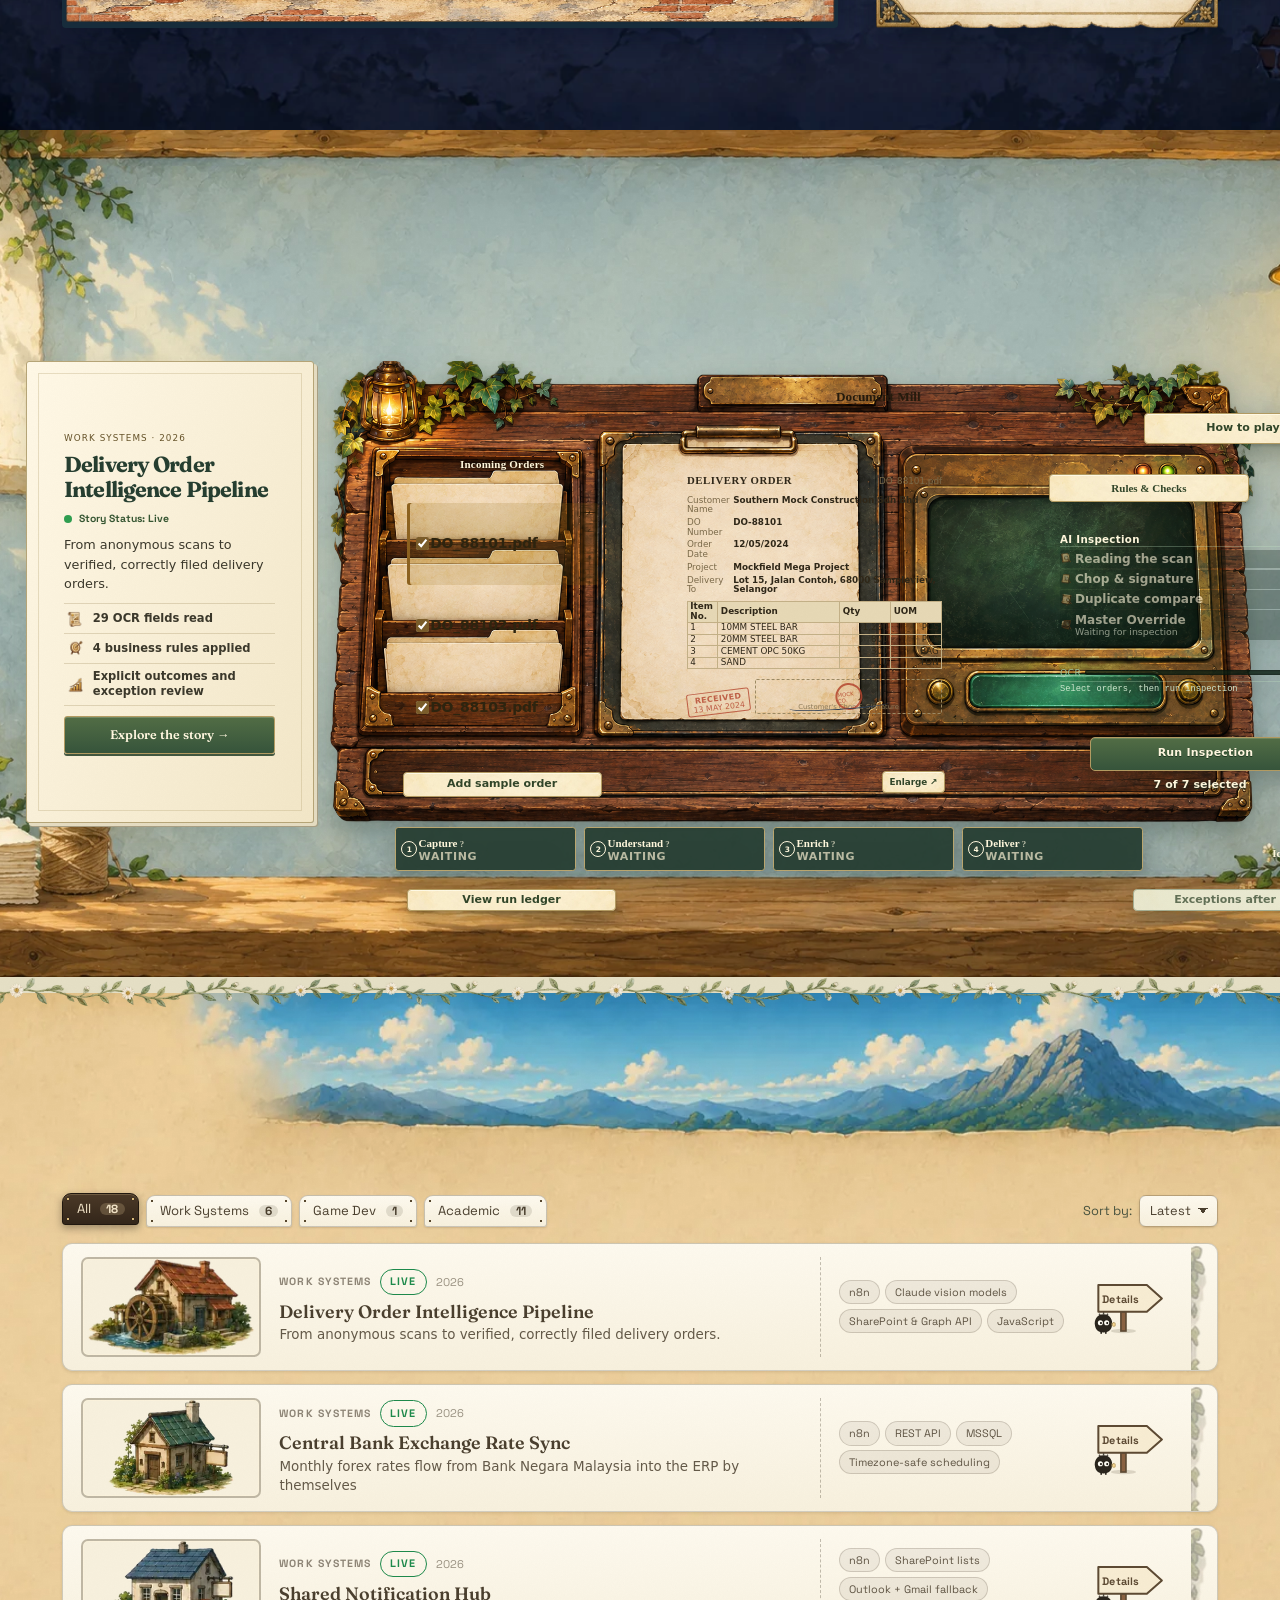
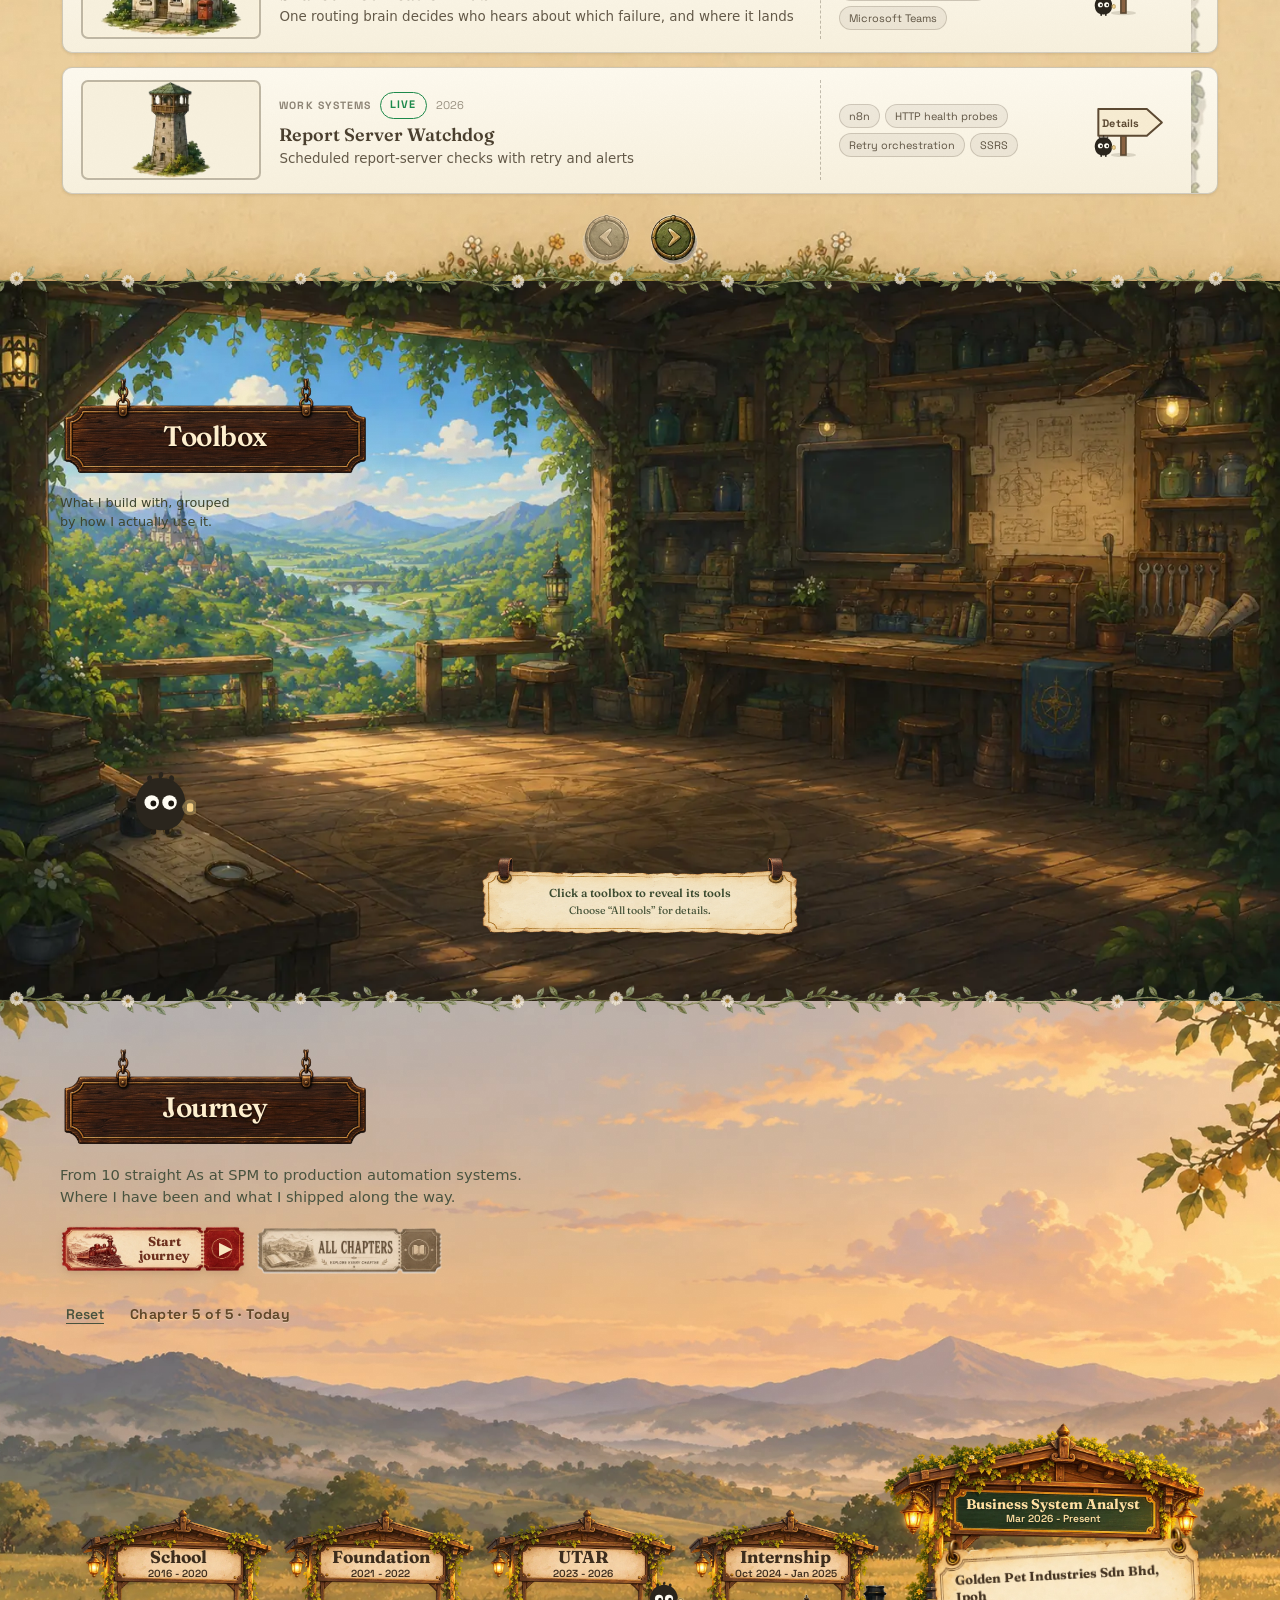
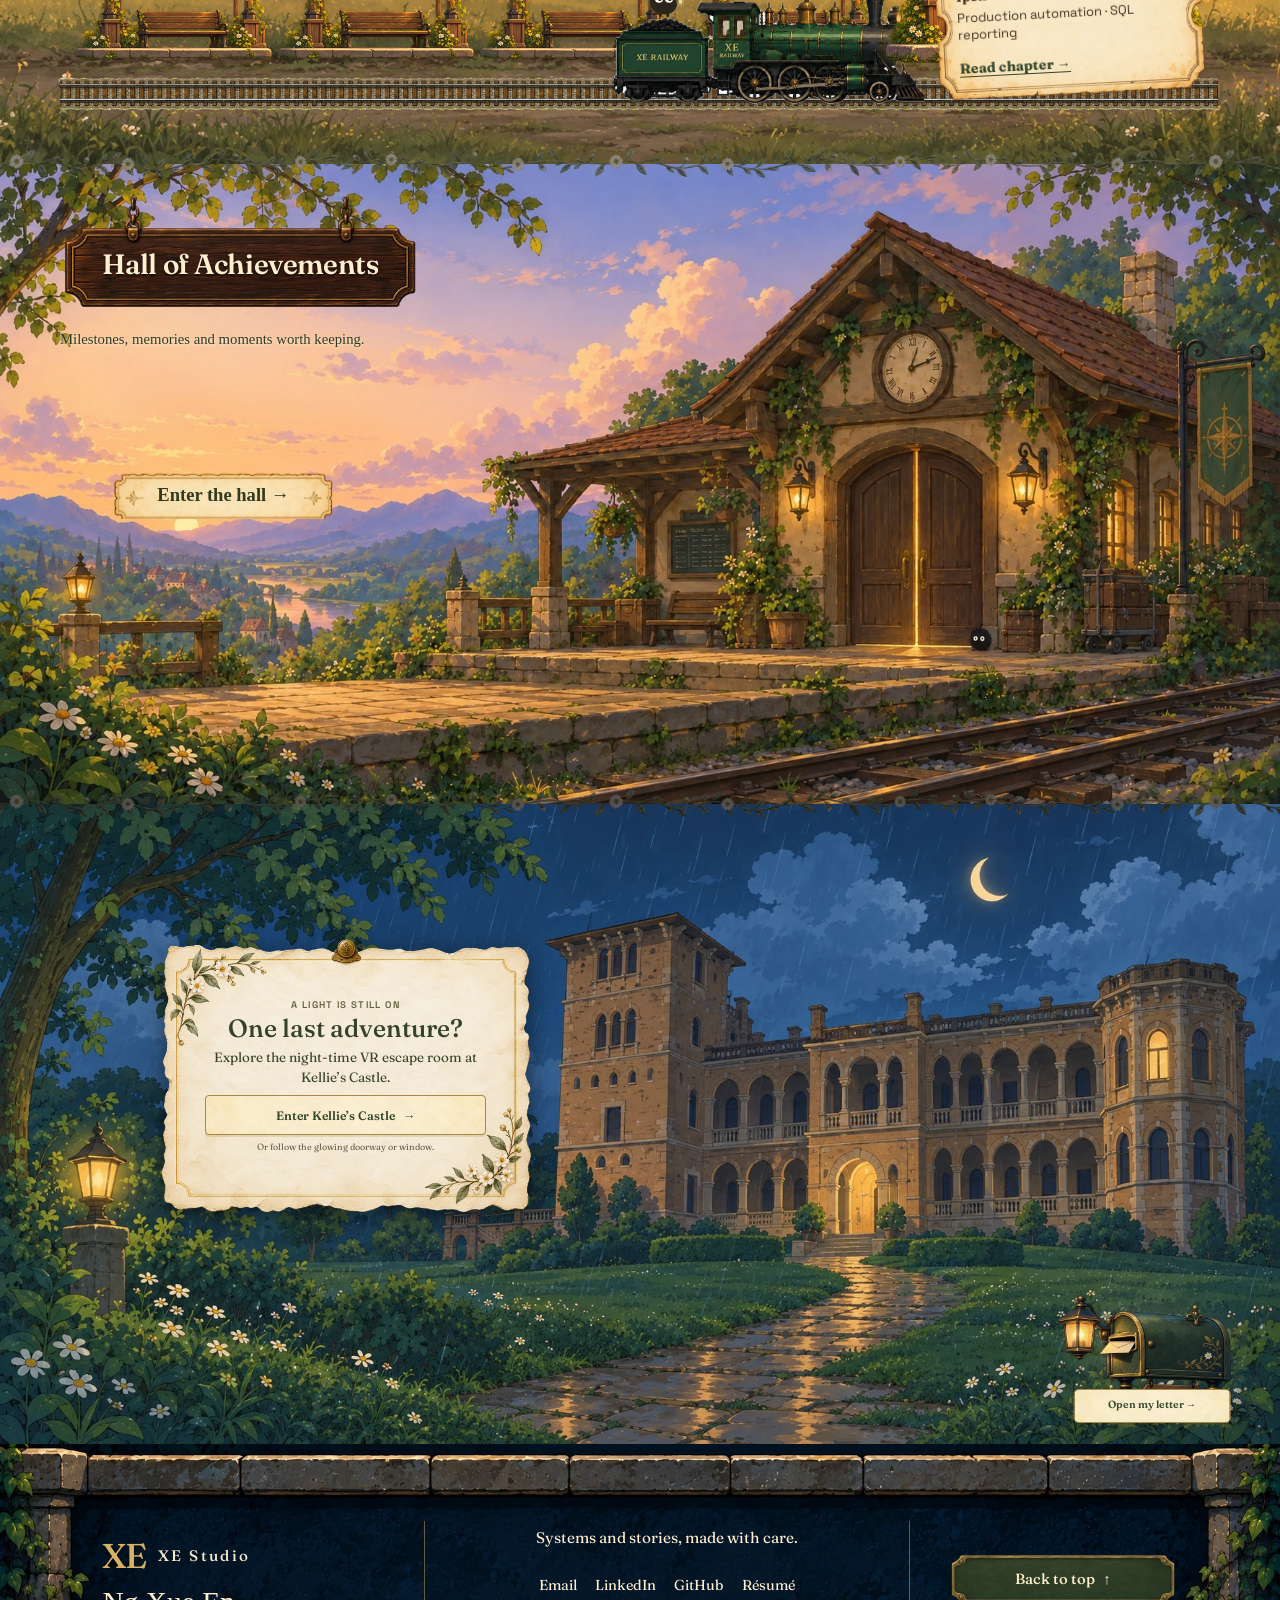
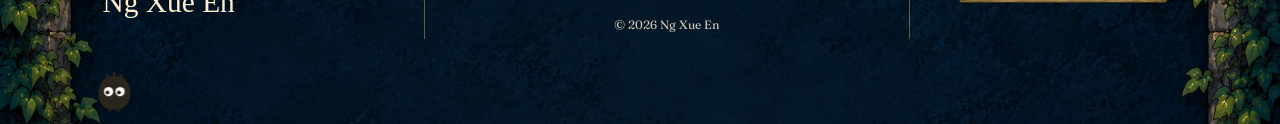
==== commit 952bcbd2: "Keep Suu visible after scrolling away from focused games" ====
--- a/index.html
+++ b/index.html
@@ -1091,7 +1091,7 @@
 <div class="toast" id="toast" hidden></div>
 
 <!-- Full styles gate later scripts; critical hero styles are already painted. -->
-<link rel="stylesheet" id="site-styles" href="css/site-runtime.css?v=suu-visibility-v1">
+<link rel="stylesheet" id="site-styles" href="css/site-runtime.css?v=suu-game-focus-v2">
 
 <!-- natural sizes of assets/journey/*.webp, generated by tools/build-journey-assets.py;
      must load before the full DOMContentLoaded section render -->
--- a/css/site-runtime.css
+++ b/css/site-runtime.css
@@ -131,16 +131,20 @@
    touch is fine. The reading lantern she'd otherwise carry is hidden on mobile,
    so she always scroll-walks. */
 
-/* Keep Suu while browsing; yield only to active readers, dialogs and controls.
+/* Keep Suu while browsing; yield only to active readers and dialogs.
    Scope focus to the game itself so nearby story links cannot hide her. */
 body.ja-modal-open #sprite,
 body:has(.about-detail:not([hidden])) #sprite,
 body:has(.pj-overlay) #sprite,
 body:has(.hall-overlay) #sprite,
-body:has(dialog[open]) #sprite,
+body:has(dialog[open]) #sprite {
+  opacity: 0; pointer-events: none;
+}
+/* Game focus can persist after scrolling away. Keep Suu visible, but let
+   pointer input pass through her while a game control retains focus. */
 body:has(.castle-experience:focus-within) #sprite,
 body:has(.dw:focus-within) #sprite {
-  opacity: 0; pointer-events: none;
+  pointer-events: none;
 }
 
 /* night falls at the bottom of the valley */
--- a/css/site-runtime.css
+++ b/css/site-runtime.css
@@ -131,16 +131,20 @@
    touch is fine. The reading lantern she'd otherwise carry is hidden on mobile,
    so she always scroll-walks. */
 
-/* Keep Suu while browsing; yield only to active readers, dialogs and controls.
+/* Keep Suu while browsing; yield only to active readers and dialogs.
    Scope focus to the game itself so nearby story links cannot hide her. */
 body.ja-modal-open #sprite,
 body:has(.about-detail:not([hidden])) #sprite,
 body:has(.pj-overlay) #sprite,
 body:has(.hall-overlay) #sprite,
-body:has(dialog[open]) #sprite,
+body:has(dialog[open]) #sprite {
+  opacity: 0; pointer-events: none;
+}
+/* Game focus can persist after scrolling away. Keep Suu visible, but let
+   pointer input pass through her while a game control retains focus. */
 body:has(.castle-experience:focus-within) #sprite,
 body:has(.dw:focus-within) #sprite {
-  opacity: 0; pointer-events: none;
+  pointer-events: none;
 }
 
 /* night falls at the bottom of the valley */
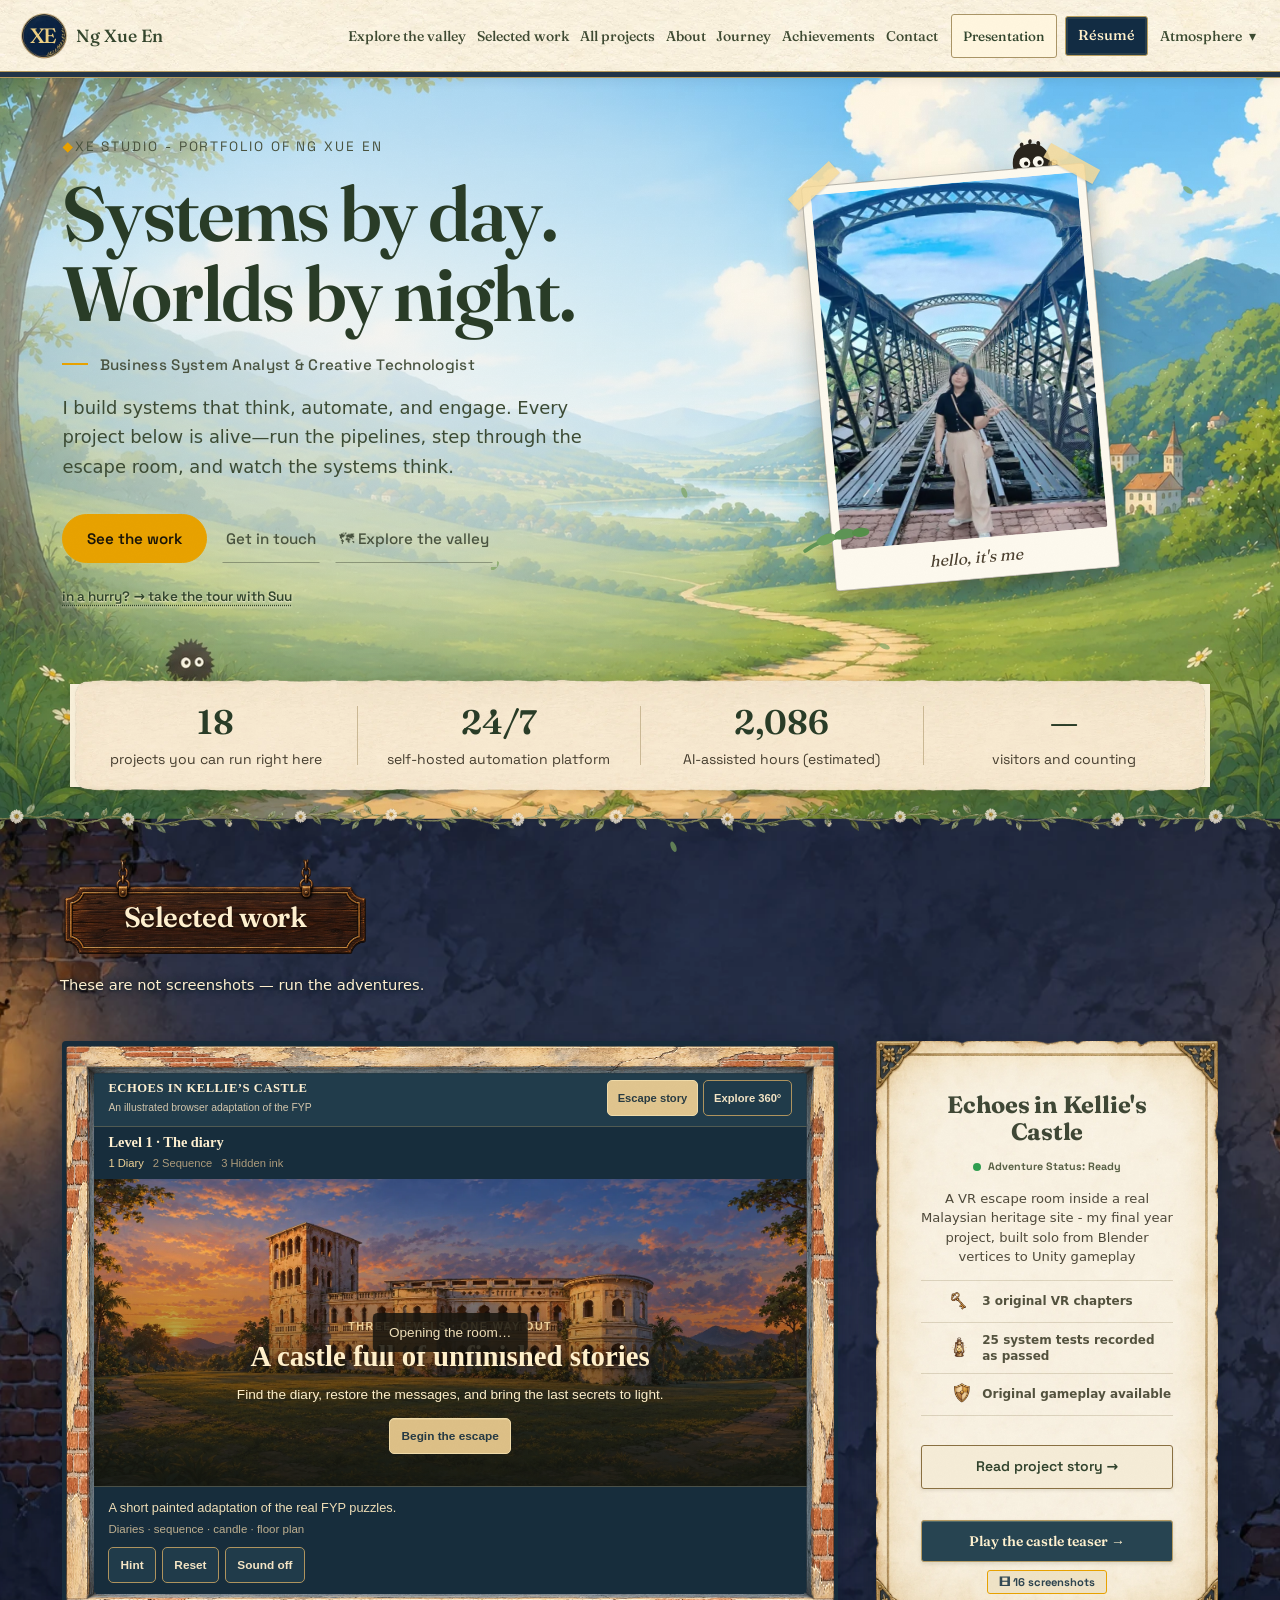
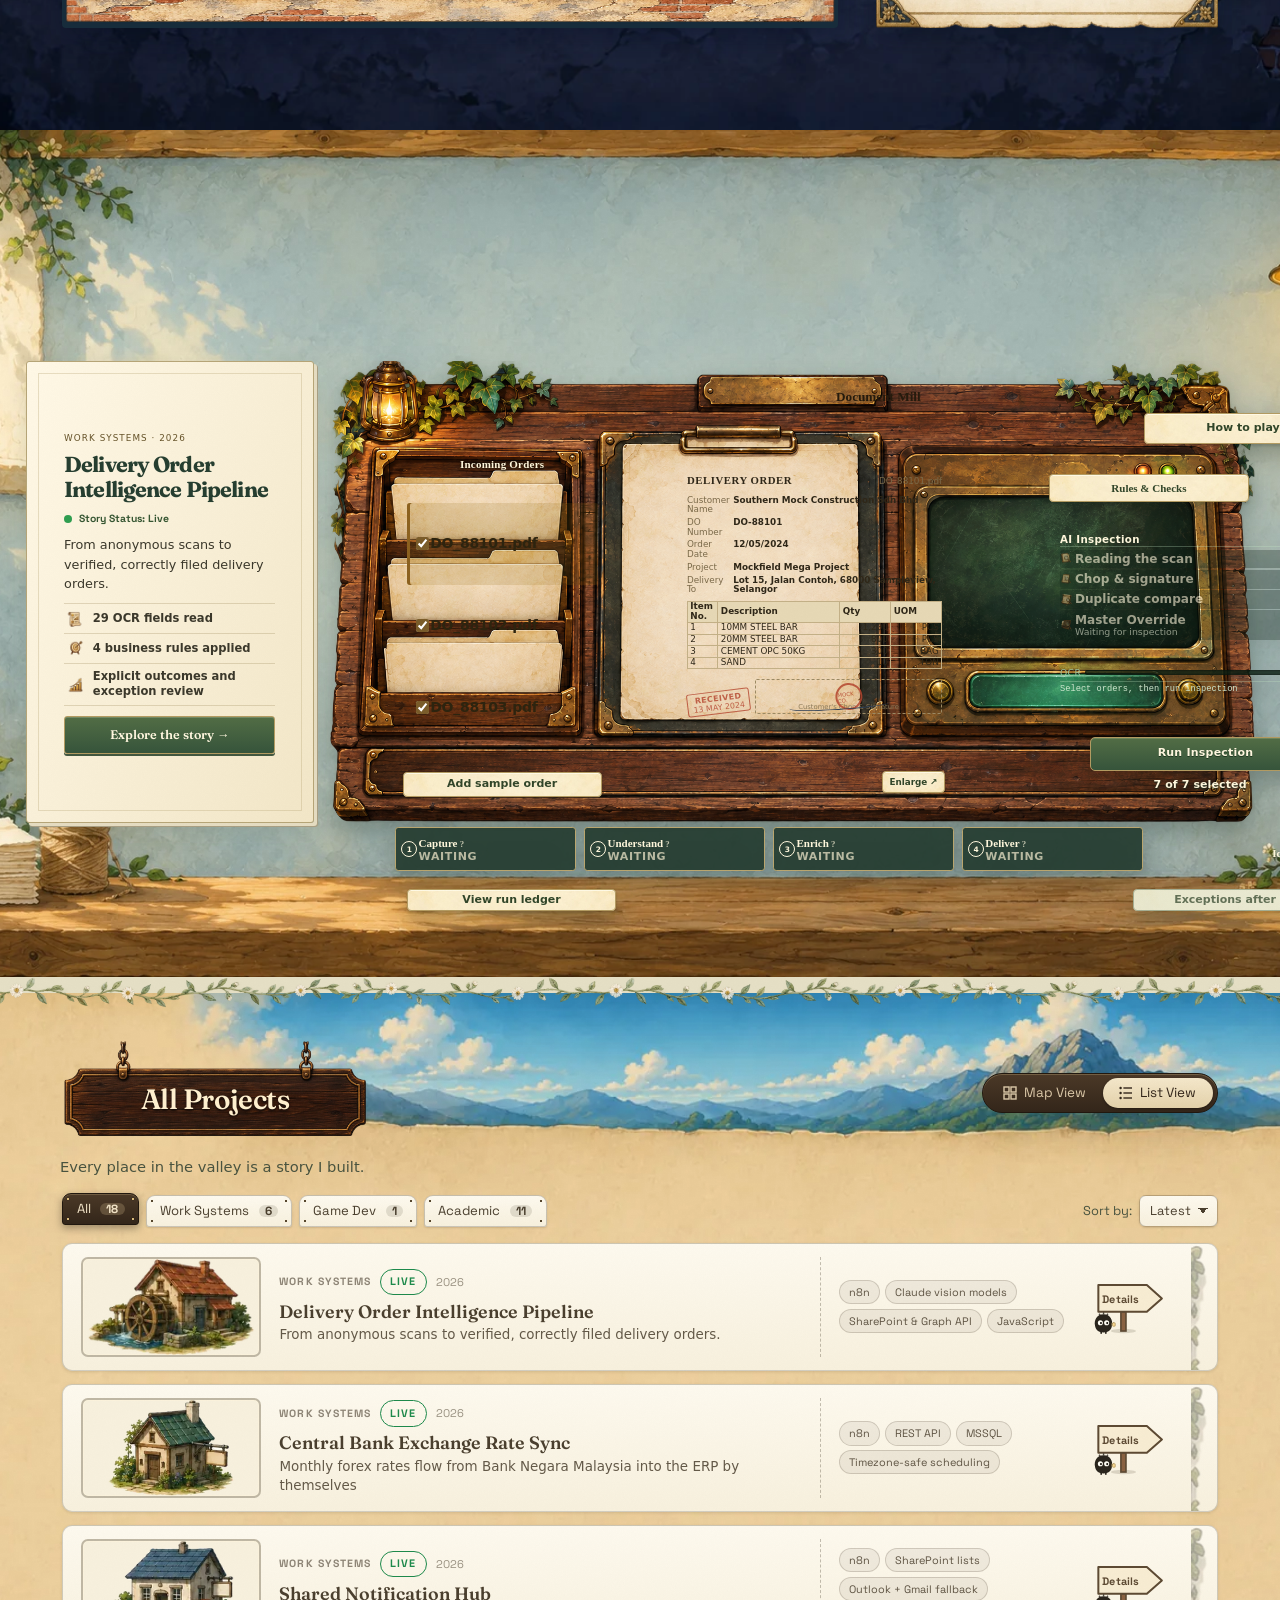
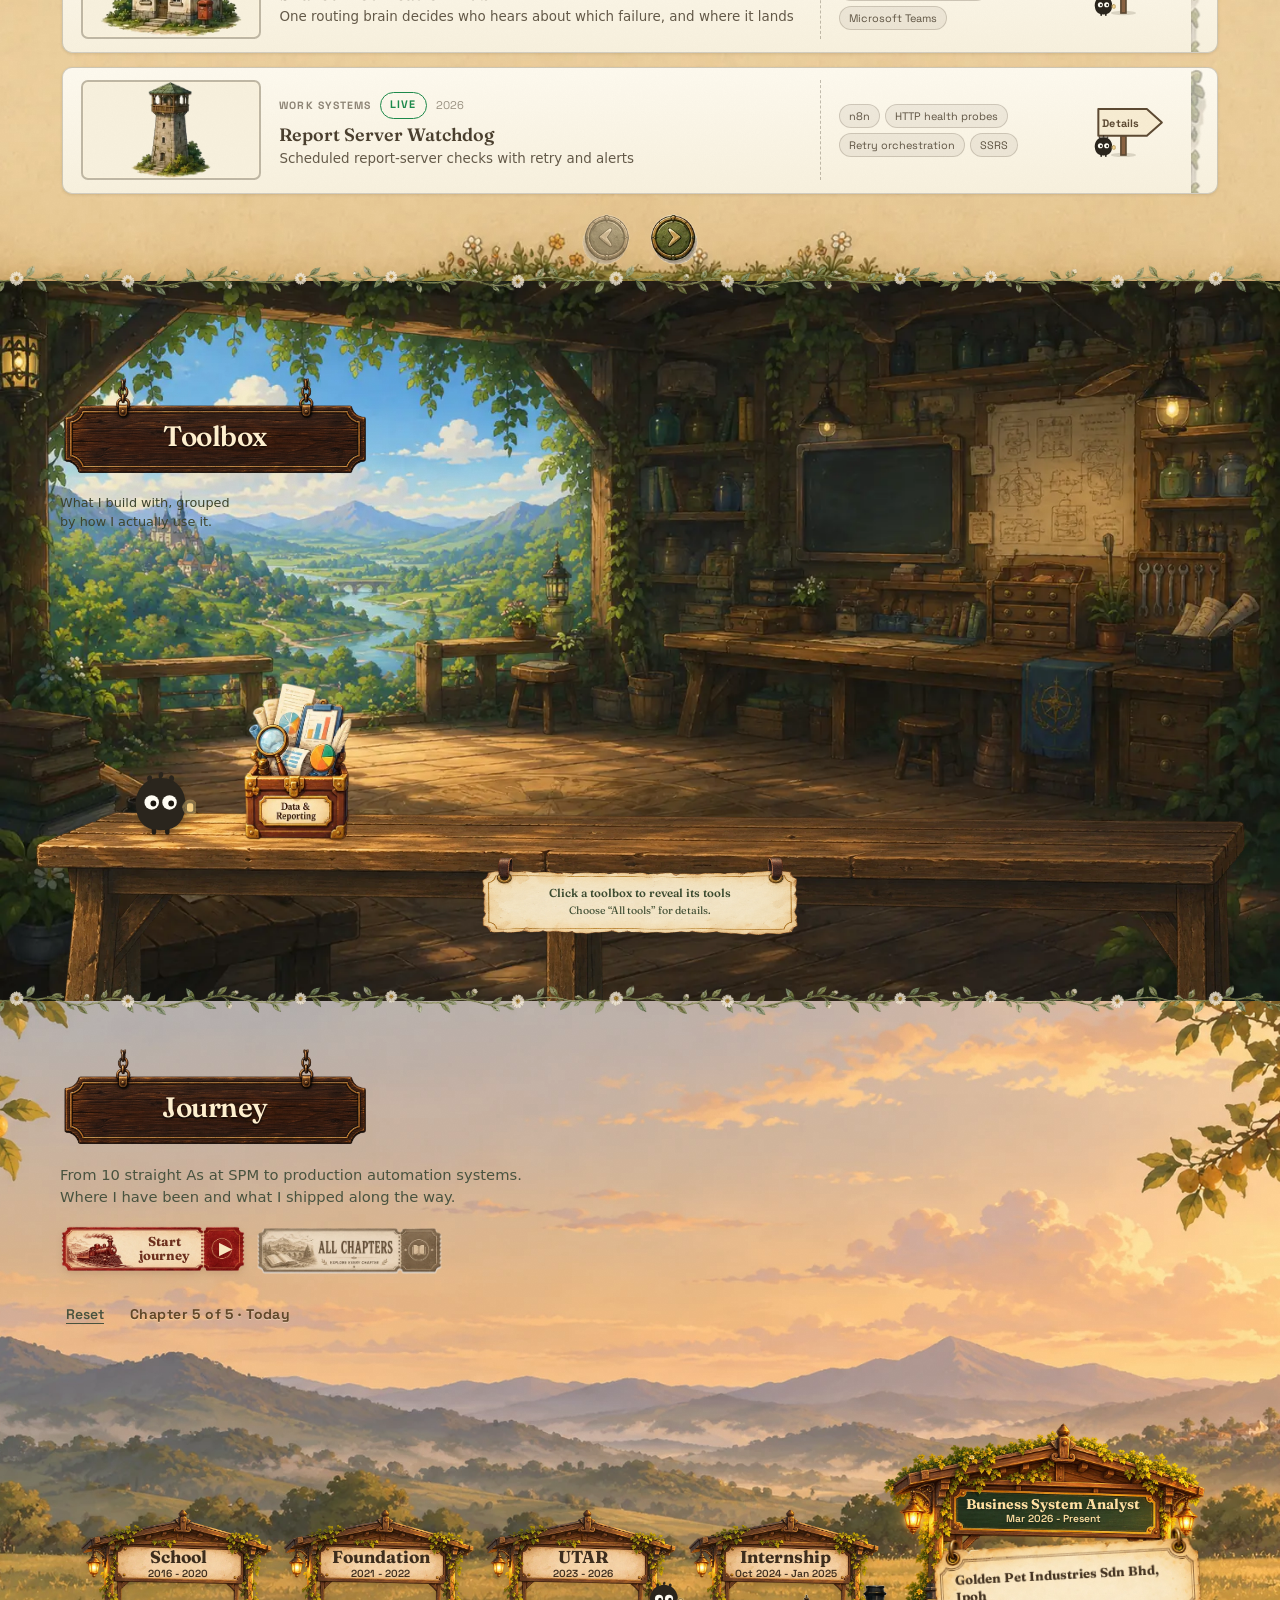
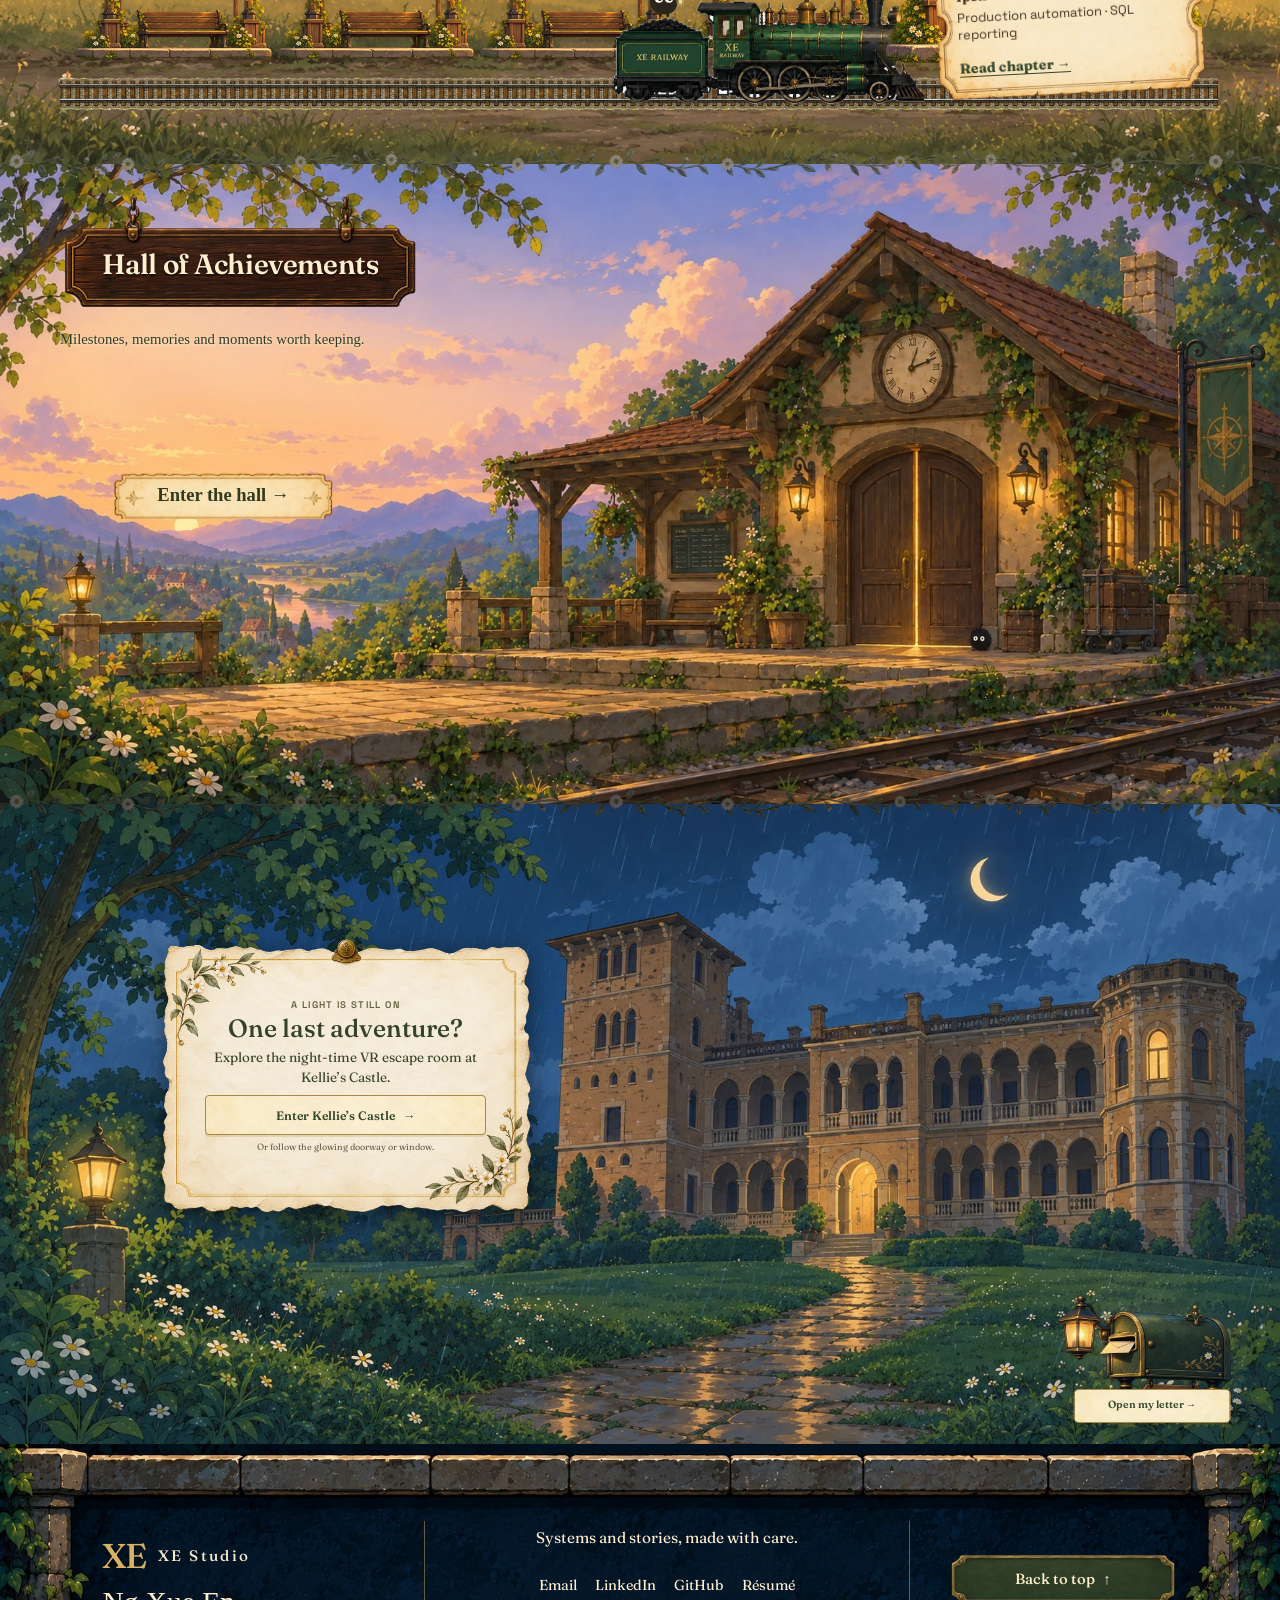
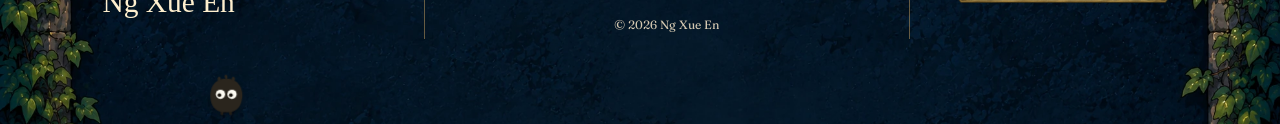
==== commit 890573f5: "Match DO Rename dark background to painted night workshop" ====
--- a/index.html
+++ b/index.html
@@ -1091,7 +1091,7 @@
 <div class="toast" id="toast" hidden></div>
 
 <!-- Full styles gate later scripts; critical hero styles are already painted. -->
-<link rel="stylesheet" id="site-styles" href="css/site-runtime.css?v=suu-game-focus-v2">
+<link rel="stylesheet" id="site-styles" href="css/site-runtime.css?v=document-workshop-night-v2">
 
 <!-- natural sizes of assets/journey/*.webp, generated by tools/build-journey-assets.py;
      must load before the full DOMContentLoaded section render -->
--- a/css/site-runtime.css
+++ b/css/site-runtime.css
@@ -8662,7 +8662,7 @@
 html[data-theme="dark"] .ft-scene { --ft-ink:var(--dark-ink); --ft-ink-2:var(--dark-muted); --ft-rule:var(--dark-rule); }
 html[data-theme="dark"] .ft-scene--castle .ft-brief { background:#172735; }
 html[data-theme="dark"] .ft-scene--castle .ft-brief::before { background-image:url('../assets/selected/full-dark-b/feature-paper-dark-v1.webp'); }
-html[data-theme="dark"] .ft-scene--mill::before { background-image:url('../assets/selected/full-dark-b/mill-night-v1.webp'); }
+html[data-theme="dark"] .ft-scene--mill::before { background-image:url('../assets/selected/full-dark-b/document-workshop-night-v2.webp'); }
 html[data-theme="dark"] .ft-scene--mill .ft-brief {
   background:linear-gradient(115deg,#223442,#14232e); border-color:#947d53;
   box-shadow:3px 3px 0 #263541,4px 4px 0 #947d53,0 9px 23px #08121c55;
--- a/css/site-runtime.css
+++ b/css/site-runtime.css
@@ -8662,7 +8662,7 @@
 html[data-theme="dark"] .ft-scene { --ft-ink:var(--dark-ink); --ft-ink-2:var(--dark-muted); --ft-rule:var(--dark-rule); }
 html[data-theme="dark"] .ft-scene--castle .ft-brief { background:#172735; }
 html[data-theme="dark"] .ft-scene--castle .ft-brief::before { background-image:url('../assets/selected/full-dark-b/feature-paper-dark-v1.webp'); }
-html[data-theme="dark"] .ft-scene--mill::before { background-image:url('../assets/selected/full-dark-b/mill-night-v1.webp'); }
+html[data-theme="dark"] .ft-scene--mill::before { background-image:url('../assets/selected/full-dark-b/document-workshop-night-v2.webp'); }
 html[data-theme="dark"] .ft-scene--mill .ft-brief {
   background:linear-gradient(115deg,#223442,#14232e); border-color:#947d53;
   box-shadow:3px 3px 0 #263541,4px 4px 0 #947d53,0 9px 23px #08121c55;
